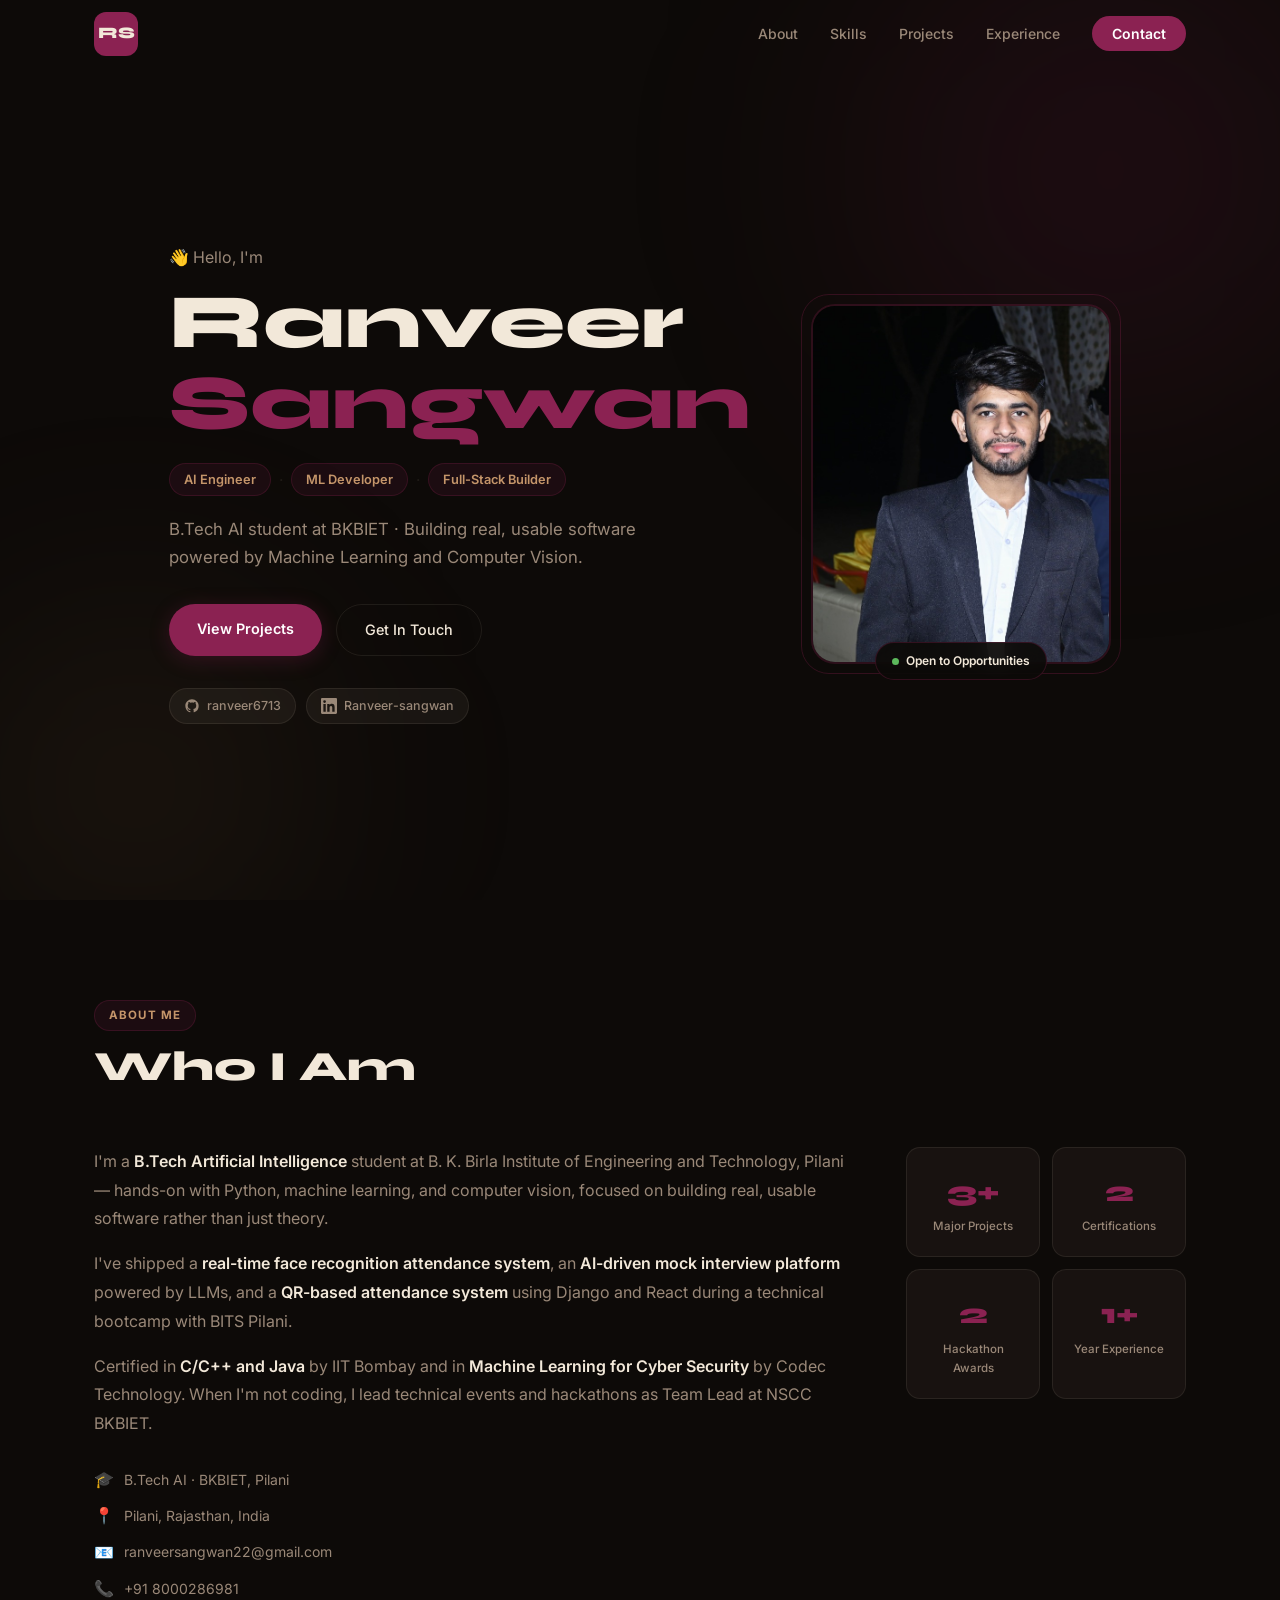
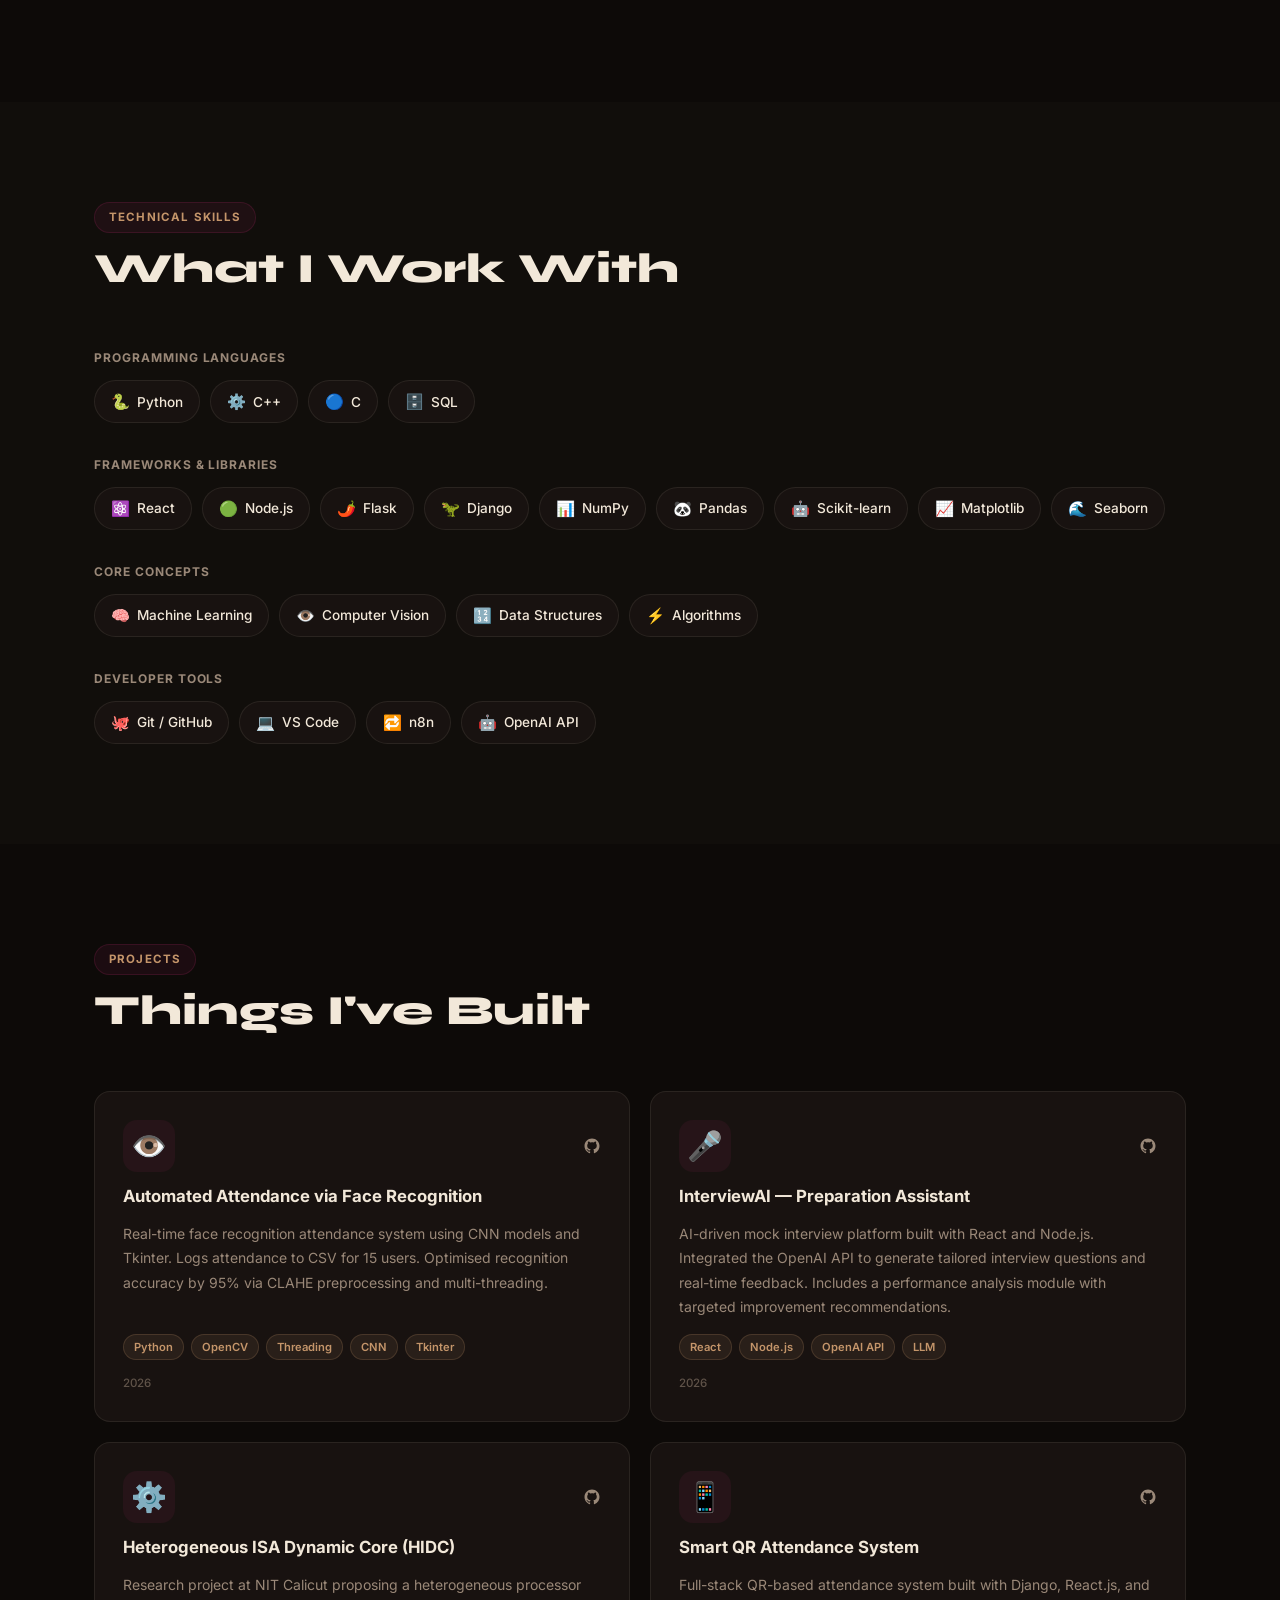
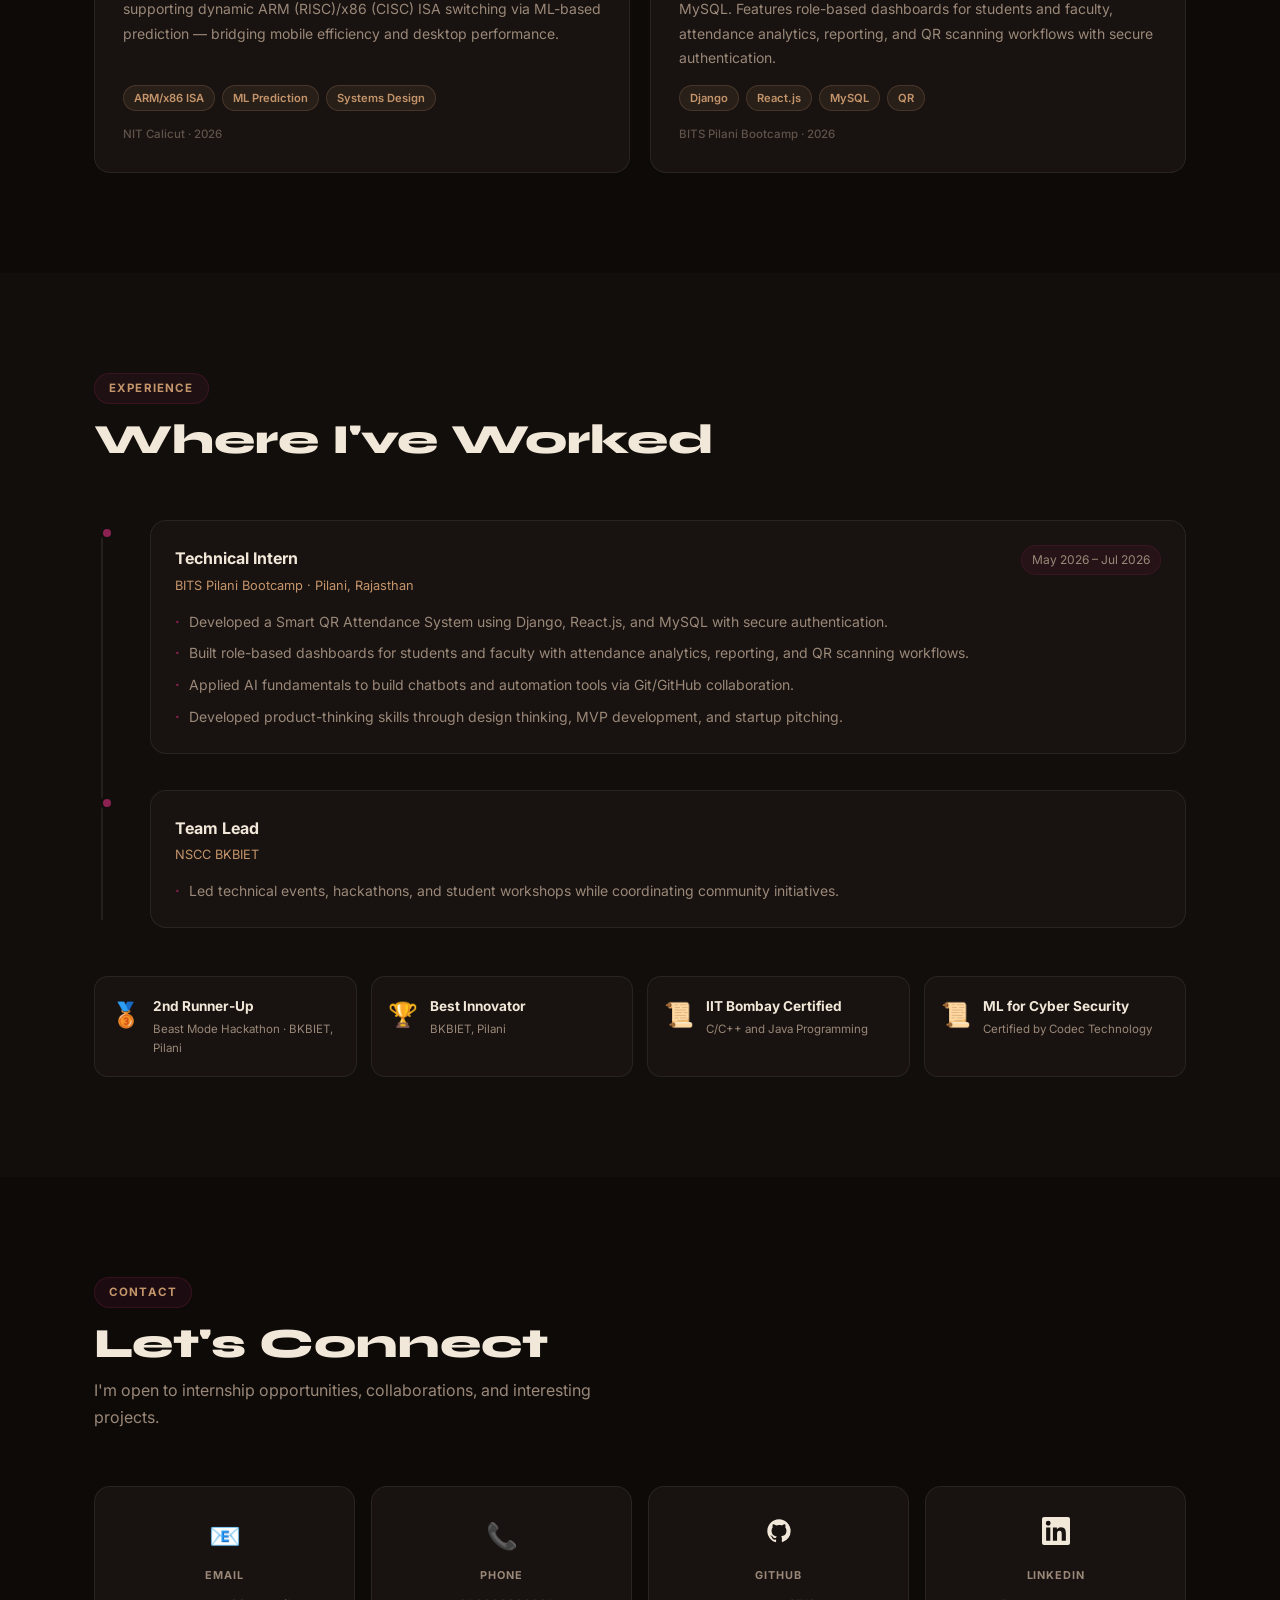
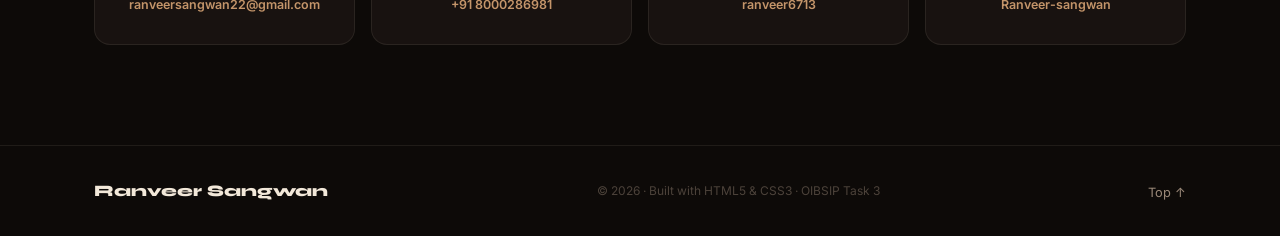
==== WebDevelopment-Task3-PersonalPortfolio/index.html @ 83afbff6 "Add Task 3 - Personal Portfolio (WebDevelopment-Task3-PersonalPortfolio)" ====
<!DOCTYPE html>
<html lang="en">
<head>
  <meta charset="UTF-8" />
  <meta name="viewport" content="width=device-width, initial-scale=1.0" />
  <meta name="description" content="Ranveer Sangwan — AI Engineer & Full-Stack Developer. Portfolio showcasing projects in Machine Learning, Computer Vision, and Web Development." />
  <title>Ranveer Sangwan — AI Engineer & Developer</title>
  <link rel="stylesheet" href="style.css" />
</head>
<body>

  <!-- ══ NAVBAR ══ -->
  <nav class="navbar" id="navbar" aria-label="Main Navigation">
    <div class="nav-inner container">
      <a href="#home" class="nav-brand" aria-label="Home">RS</a>
      <ul class="nav-links" id="navLinks" role="menubar">
        <li><a href="#about"   role="menuitem">About</a></li>
        <li><a href="#skills"  role="menuitem">Skills</a></li>
        <li><a href="#projects" role="menuitem">Projects</a></li>
        <li><a href="#experience" role="menuitem">Experience</a></li>
        <li><a href="#contact" class="nav-cta" role="menuitem" id="nav-contact-btn">Contact</a></li>
      </ul>
      <button class="hamburger" id="hamburger" aria-label="Toggle navigation" aria-expanded="false">
        <span></span><span></span><span></span>
      </button>
    </div>
  </nav>

  <!-- ══ HERO ══ -->
  <section class="hero" id="home">
    <div class="hero-bg-orb orb-1" aria-hidden="true"></div>
    <div class="hero-bg-orb orb-2" aria-hidden="true"></div>

    <div class="container hero-inner">
      <div class="hero-text">
        <div class="hero-greeting">👋 Hello, I'm</div>
        <h1 class="hero-name">Ranveer<br/><span class="name-accent">Sangwan</span></h1>
        <div class="hero-roles">
          <span class="role-badge">AI Engineer</span>
          <span class="role-sep">·</span>
          <span class="role-badge">ML Developer</span>
          <span class="role-sep">·</span>
          <span class="role-badge">Full-Stack Builder</span>
        </div>
        <p class="hero-bio">
          B.Tech AI student at BKBIET · Building real, usable software powered by Machine Learning and Computer Vision.
        </p>
        <div class="hero-actions">
          <a href="#projects" class="btn-primary" id="hero-projects-btn">View Projects</a>
          <a href="#contact"  class="btn-outline"  id="hero-contact-btn">Get In Touch</a>
        </div>
        <div class="hero-socials">
          <a href="https://github.com/ranveer6713"             target="_blank" rel="noopener" class="social-pill" aria-label="GitHub">
            <svg width="16" height="16" viewBox="0 0 24 24" fill="currentColor"><path d="M12 2C6.477 2 2 6.484 2 12.017c0 4.425 2.865 8.18 6.839 9.504.5.092.682-.217.682-.483 0-.237-.008-.868-.013-1.703-2.782.605-3.369-1.343-3.369-1.343-.454-1.158-1.11-1.466-1.11-1.466-.908-.62.069-.608.069-.608 1.003.07 1.531 1.032 1.531 1.032.892 1.53 2.341 1.088 2.91.832.092-.647.35-1.088.636-1.338-2.22-.253-4.555-1.113-4.555-4.951 0-1.093.39-1.988 1.029-2.688-.103-.253-.446-1.272.098-2.65 0 0 .84-.27 2.75 1.026A9.564 9.564 0 0112 6.844c.85.004 1.705.115 2.504.337 1.909-1.296 2.747-1.027 2.747-1.027.546 1.379.202 2.398.1 2.651.64.7 1.028 1.595 1.028 2.688 0 3.848-2.339 4.695-4.566 4.943.359.309.678.92.678 1.855 0 1.338-.012 2.419-.012 2.747 0 .268.18.58.688.482A10.019 10.019 0 0022 12.017C22 6.484 17.522 2 12 2z"/></svg>
            ranveer6713
          </a>
          <a href="https://linkedin.com/in/Ranveer-sangwan" target="_blank" rel="noopener" class="social-pill" aria-label="LinkedIn">
            <svg width="16" height="16" viewBox="0 0 24 24" fill="currentColor"><path d="M20.447 20.452h-3.554v-5.569c0-1.328-.027-3.037-1.852-3.037-1.853 0-2.136 1.445-2.136 2.939v5.667H9.351V9h3.414v1.561h.046c.477-.9 1.637-1.85 3.37-1.85 3.601 0 4.267 2.37 4.267 5.455v6.286zM5.337 7.433a2.062 2.062 0 01-2.063-2.065 2.064 2.064 0 112.063 2.065zm1.782 13.019H3.555V9h3.564v11.452zM22.225 0H1.771C.792 0 0 .774 0 1.729v20.542C0 23.227.792 24 1.771 24h20.451C23.2 24 24 23.227 24 22.271V1.729C24 .774 23.2 0 22.222 0h.003z"/></svg>
            Ranveer-sangwan
          </a>
        </div>
      </div>

      <div class="hero-photo-wrap">
        <div class="photo-ring" aria-hidden="true"></div>
        <img src="assets/profile.jpg" alt="Ranveer Sangwan" class="hero-photo" width="320" height="380" loading="eager" />
        <div class="photo-tag" aria-hidden="true">
          <span class="tag-dot"></span> Open to Opportunities
        </div>
      </div>
    </div>
  </section>

  <!-- ══ ABOUT ══ -->
  <section class="section" id="about">
    <div class="container">
      <div class="section-head">
        <span class="section-tag">About Me</span>
        <h2 class="section-title">Who I Am</h2>
      </div>

      <div class="about-grid">
        <div class="about-text">
          <p>
            I'm a <strong>B.Tech Artificial Intelligence</strong> student at B. K. Birla Institute of Engineering and Technology, Pilani — hands-on with Python, machine learning, and computer vision, focused on building real, usable software rather than just theory.
          </p>
          <p>
            I've shipped a <strong>real-time face recognition attendance system</strong>, an <strong>AI-driven mock interview platform</strong> powered by LLMs, and a <strong>QR-based attendance system</strong> using Django and React during a technical bootcamp with BITS Pilani.
          </p>
          <p>
            Certified in <strong>C/C++ and Java</strong> by IIT Bombay and in <strong>Machine Learning for Cyber Security</strong> by Codec Technology. When I'm not coding, I lead technical events and hackathons as Team Lead at NSCC BKBIET.
          </p>

          <div class="about-details">
            <div class="detail-item">
              <span class="detail-icon">🎓</span>
              <span>B.Tech AI · BKBIET, Pilani</span>
            </div>
            <div class="detail-item">
              <span class="detail-icon">📍</span>
              <span>Pilani, Rajasthan, India</span>
            </div>
            <div class="detail-item">
              <span class="detail-icon">📧</span>
              <span>ranveersangwan22@gmail.com</span>
            </div>
            <div class="detail-item">
              <span class="detail-icon">📞</span>
              <span>+91 8000286981</span>
            </div>
          </div>
        </div>

        <div class="about-stats">
          <div class="stat-box">
            <div class="stat-num">3+</div>
            <div class="stat-lbl">Major Projects</div>
          </div>
          <div class="stat-box">
            <div class="stat-num">2</div>
            <div class="stat-lbl">Certifications</div>
          </div>
          <div class="stat-box">
            <div class="stat-num">2</div>
            <div class="stat-lbl">Hackathon Awards</div>
          </div>
          <div class="stat-box">
            <div class="stat-num">1+</div>
            <div class="stat-lbl">Year Experience</div>
          </div>
        </div>
      </div>
    </div>
  </section>

  <!-- ══ SKILLS ══ -->
  <section class="section section--alt" id="skills">
    <div class="container">
      <div class="section-head">
        <span class="section-tag">Technical Skills</span>
        <h2 class="section-title">What I Work With</h2>
      </div>

      <div class="skills-wrapper">

        <div class="skill-group">
          <h3 class="skill-group-title">Programming Languages</h3>
          <div class="skill-grid">
            <div class="skill-chip"><span class="chip-icon">🐍</span> Python</div>
            <div class="skill-chip"><span class="chip-icon">⚙️</span> C++</div>
            <div class="skill-chip"><span class="chip-icon">🔵</span> C</div>
            <div class="skill-chip"><span class="chip-icon">🗄️</span> SQL</div>
          </div>
        </div>

        <div class="skill-group">
          <h3 class="skill-group-title">Frameworks & Libraries</h3>
          <div class="skill-grid">
            <div class="skill-chip"><span class="chip-icon">⚛️</span> React</div>
            <div class="skill-chip"><span class="chip-icon">🟢</span> Node.js</div>
            <div class="skill-chip"><span class="chip-icon">🌶️</span> Flask</div>
            <div class="skill-chip"><span class="chip-icon">🦖</span> Django</div>
            <div class="skill-chip"><span class="chip-icon">📊</span> NumPy</div>
            <div class="skill-chip"><span class="chip-icon">🐼</span> Pandas</div>
            <div class="skill-chip"><span class="chip-icon">🤖</span> Scikit-learn</div>
            <div class="skill-chip"><span class="chip-icon">📈</span> Matplotlib</div>
            <div class="skill-chip"><span class="chip-icon">🌊</span> Seaborn</div>
          </div>
        </div>

        <div class="skill-group">
          <h3 class="skill-group-title">Core Concepts</h3>
          <div class="skill-grid">
            <div class="skill-chip"><span class="chip-icon">🧠</span> Machine Learning</div>
            <div class="skill-chip"><span class="chip-icon">👁️</span> Computer Vision</div>
            <div class="skill-chip"><span class="chip-icon">🔢</span> Data Structures</div>
            <div class="skill-chip"><span class="chip-icon">⚡</span> Algorithms</div>
          </div>
        </div>

        <div class="skill-group">
          <h3 class="skill-group-title">Developer Tools</h3>
          <div class="skill-grid">
            <div class="skill-chip"><span class="chip-icon">🐙</span> Git / GitHub</div>
            <div class="skill-chip"><span class="chip-icon">💻</span> VS Code</div>
            <div class="skill-chip"><span class="chip-icon">🔁</span> n8n</div>
            <div class="skill-chip"><span class="chip-icon">🤖</span> OpenAI API</div>
          </div>
        </div>

      </div>
    </div>
  </section>

  <!-- ══ PROJECTS ══ -->
  <section class="section" id="projects">
    <div class="container">
      <div class="section-head">
        <span class="section-tag">Projects</span>
        <h2 class="section-title">Things I've Built</h2>
      </div>

      <div class="projects-grid">

        <article class="project-card" id="proj-attendance">
          <div class="proj-header">
            <div class="proj-icon">👁️</div>
            <div class="proj-links">
              <a href="https://github.com/ranveer6713" target="_blank" rel="noopener" class="proj-link" aria-label="GitHub repo">
                <svg width="18" height="18" viewBox="0 0 24 24" fill="currentColor"><path d="M12 2C6.477 2 2 6.484 2 12.017c0 4.425 2.865 8.18 6.839 9.504.5.092.682-.217.682-.483 0-.237-.008-.868-.013-1.703-2.782.605-3.369-1.343-3.369-1.343-.454-1.158-1.11-1.466-1.11-1.466-.908-.62.069-.608.069-.608 1.003.07 1.531 1.032 1.531 1.032.892 1.53 2.341 1.088 2.91.832.092-.647.35-1.088.636-1.338-2.22-.253-4.555-1.113-4.555-4.951 0-1.093.39-1.988 1.029-2.688-.103-.253-.446-1.272.098-2.65 0 0 .84-.27 2.75 1.026A9.564 9.564 0 0112 6.844c.85.004 1.705.115 2.504.337 1.909-1.296 2.747-1.027 2.747-1.027.546 1.379.202 2.398.1 2.651.64.7 1.028 1.595 1.028 2.688 0 3.848-2.339 4.695-4.566 4.943.359.309.678.92.678 1.855 0 1.338-.012 2.419-.012 2.747 0 .268.18.58.688.482A10.019 10.019 0 0022 12.017C22 6.484 17.522 2 12 2z"/></svg>
              </a>
            </div>
          </div>
          <h3 class="proj-title">Automated Attendance via Face Recognition</h3>
          <p class="proj-desc">Real-time face recognition attendance system using CNN models and Tkinter. Logs attendance to CSV for 15 users. Optimised recognition accuracy by 95% via CLAHE preprocessing and multi-threading.</p>
          <div class="proj-tags">
            <span class="proj-tag">Python</span>
            <span class="proj-tag">OpenCV</span>
            <span class="proj-tag">Threading</span>
            <span class="proj-tag">CNN</span>
            <span class="proj-tag">Tkinter</span>
          </div>
          <div class="proj-year">2026</div>
        </article>

        <article class="project-card" id="proj-interviewai">
          <div class="proj-header">
            <div class="proj-icon">🎤</div>
            <div class="proj-links">
              <a href="https://github.com/ranveer6713" target="_blank" rel="noopener" class="proj-link" aria-label="GitHub repo">
                <svg width="18" height="18" viewBox="0 0 24 24" fill="currentColor"><path d="M12 2C6.477 2 2 6.484 2 12.017c0 4.425 2.865 8.18 6.839 9.504.5.092.682-.217.682-.483 0-.237-.008-.868-.013-1.703-2.782.605-3.369-1.343-3.369-1.343-.454-1.158-1.11-1.466-1.11-1.466-.908-.62.069-.608.069-.608 1.003.07 1.531 1.032 1.531 1.032.892 1.53 2.341 1.088 2.91.832.092-.647.35-1.088.636-1.338-2.22-.253-4.555-1.113-4.555-4.951 0-1.093.39-1.988 1.029-2.688-.103-.253-.446-1.272.098-2.65 0 0 .84-.27 2.75 1.026A9.564 9.564 0 0112 6.844c.85.004 1.705.115 2.504.337 1.909-1.296 2.747-1.027 2.747-1.027.546 1.379.202 2.398.1 2.651.64.7 1.028 1.595 1.028 2.688 0 3.848-2.339 4.695-4.566 4.943.359.309.678.92.678 1.855 0 1.338-.012 2.419-.012 2.747 0 .268.18.58.688.482A10.019 10.019 0 0022 12.017C22 6.484 17.522 2 12 2z"/></svg>
              </a>
            </div>
          </div>
          <h3 class="proj-title">InterviewAI — Preparation Assistant</h3>
          <p class="proj-desc">AI-driven mock interview platform built with React and Node.js. Integrated the OpenAI API to generate tailored interview questions and real-time feedback. Includes a performance analysis module with targeted improvement recommendations.</p>
          <div class="proj-tags">
            <span class="proj-tag">React</span>
            <span class="proj-tag">Node.js</span>
            <span class="proj-tag">OpenAI API</span>
            <span class="proj-tag">LLM</span>
          </div>
          <div class="proj-year">2026</div>
        </article>

        <article class="project-card" id="proj-hidc">
          <div class="proj-header">
            <div class="proj-icon">⚙️</div>
            <div class="proj-links">
              <a href="https://github.com/ranveer6713" target="_blank" rel="noopener" class="proj-link" aria-label="GitHub repo">
                <svg width="18" height="18" viewBox="0 0 24 24" fill="currentColor"><path d="M12 2C6.477 2 2 6.484 2 12.017c0 4.425 2.865 8.18 6.839 9.504.5.092.682-.217.682-.483 0-.237-.008-.868-.013-1.703-2.782.605-3.369-1.343-3.369-1.343-.454-1.158-1.11-1.466-1.11-1.466-.908-.62.069-.608.069-.608 1.003.07 1.531 1.032 1.531 1.032.892 1.53 2.341 1.088 2.91.832.092-.647.35-1.088.636-1.338-2.22-.253-4.555-1.113-4.555-4.951 0-1.093.39-1.988 1.029-2.688-.103-.253-.446-1.272.098-2.65 0 0 .84-.27 2.75 1.026A9.564 9.564 0 0112 6.844c.85.004 1.705.115 2.504.337 1.909-1.296 2.747-1.027 2.747-1.027.546 1.379.202 2.398.1 2.651.64.7 1.028 1.595 1.028 2.688 0 3.848-2.339 4.695-4.566 4.943.359.309.678.92.678 1.855 0 1.338-.012 2.419-.012 2.747 0 .268.18.58.688.482A10.019 10.019 0 0022 12.017C22 6.484 17.522 2 12 2z"/></svg>
              </a>
            </div>
          </div>
          <h3 class="proj-title">Heterogeneous ISA Dynamic Core (HIDC)</h3>
          <p class="proj-desc">Research project at NIT Calicut proposing a heterogeneous processor supporting dynamic ARM (RISC)/x86 (CISC) ISA switching via ML-based prediction — bridging mobile efficiency and desktop performance.</p>
          <div class="proj-tags">
            <span class="proj-tag">ARM/x86 ISA</span>
            <span class="proj-tag">ML Prediction</span>
            <span class="proj-tag">Systems Design</span>
          </div>
          <div class="proj-year">NIT Calicut · 2026</div>
        </article>

        <article class="project-card" id="proj-qr">
          <div class="proj-header">
            <div class="proj-icon">📱</div>
            <div class="proj-links">
              <a href="https://github.com/ranveer6713" target="_blank" rel="noopener" class="proj-link" aria-label="GitHub repo">
                <svg width="18" height="18" viewBox="0 0 24 24" fill="currentColor"><path d="M12 2C6.477 2 2 6.484 2 12.017c0 4.425 2.865 8.18 6.839 9.504.5.092.682-.217.682-.483 0-.237-.008-.868-.013-1.703-2.782.605-3.369-1.343-3.369-1.343-.454-1.158-1.11-1.466-1.11-1.466-.908-.62.069-.608.069-.608 1.003.07 1.531 1.032 1.531 1.032.892 1.53 2.341 1.088 2.91.832.092-.647.35-1.088.636-1.338-2.22-.253-4.555-1.113-4.555-4.951 0-1.093.39-1.988 1.029-2.688-.103-.253-.446-1.272.098-2.65 0 0 .84-.27 2.75 1.026A9.564 9.564 0 0112 6.844c.85.004 1.705.115 2.504.337 1.909-1.296 2.747-1.027 2.747-1.027.546 1.379.202 2.398.1 2.651.64.7 1.028 1.595 1.028 2.688 0 3.848-2.339 4.695-4.566 4.943.359.309.678.92.678 1.855 0 1.338-.012 2.419-.012 2.747 0 .268.18.58.688.482A10.019 10.019 0 0022 12.017C22 6.484 17.522 2 12 2z"/></svg>
              </a>
            </div>
          </div>
          <h3 class="proj-title">Smart QR Attendance System</h3>
          <p class="proj-desc">Full-stack QR-based attendance system built with Django, React.js, and MySQL. Features role-based dashboards for students and faculty, attendance analytics, reporting, and QR scanning workflows with secure authentication.</p>
          <div class="proj-tags">
            <span class="proj-tag">Django</span>
            <span class="proj-tag">React.js</span>
            <span class="proj-tag">MySQL</span>
            <span class="proj-tag">QR</span>
          </div>
          <div class="proj-year">BITS Pilani Bootcamp · 2026</div>
        </article>

      </div>
    </div>
  </section>

  <!-- ══ EXPERIENCE ══ -->
  <section class="section section--alt" id="experience">
    <div class="container">
      <div class="section-head">
        <span class="section-tag">Experience</span>
        <h2 class="section-title">Where I've Worked</h2>
      </div>

      <div class="timeline">

        <div class="tl-item" id="exp-bits">
          <div class="tl-dot"></div>
          <div class="tl-card">
            <div class="tl-header">
              <div>
                <div class="tl-role">Technical Intern</div>
                <div class="tl-org">BITS Pilani Bootcamp · Pilani, Rajasthan</div>
              </div>
              <div class="tl-date">May 2026 – Jul 2026</div>
            </div>
            <ul class="tl-points">
              <li>Developed a Smart QR Attendance System using Django, React.js, and MySQL with secure authentication.</li>
              <li>Built role-based dashboards for students and faculty with attendance analytics, reporting, and QR scanning workflows.</li>
              <li>Applied AI fundamentals to build chatbots and automation tools via Git/GitHub collaboration.</li>
              <li>Developed product-thinking skills through design thinking, MVP development, and startup pitching.</li>
            </ul>
          </div>
        </div>

        <div class="tl-item" id="exp-nscc">
          <div class="tl-dot"></div>
          <div class="tl-card">
            <div class="tl-header">
              <div>
                <div class="tl-role">Team Lead</div>
                <div class="tl-org">NSCC BKBIET</div>
              </div>
            </div>
            <ul class="tl-points">
              <li>Led technical events, hackathons, and student workshops while coordinating community initiatives.</li>
            </ul>
          </div>
        </div>

      </div>

      <!-- Achievements -->
      <div class="achieve-row">
        <div class="achieve-card" id="ach-1">
          <span class="achieve-icon">🥉</span>
          <div>
            <div class="achieve-title">2nd Runner-Up</div>
            <div class="achieve-sub">Beast Mode Hackathon · BKBIET, Pilani</div>
          </div>
        </div>
        <div class="achieve-card" id="ach-2">
          <span class="achieve-icon">🏆</span>
          <div>
            <div class="achieve-title">Best Innovator</div>
            <div class="achieve-sub">BKBIET, Pilani</div>
          </div>
        </div>
        <div class="achieve-card" id="ach-3">
          <span class="achieve-icon">📜</span>
          <div>
            <div class="achieve-title">IIT Bombay Certified</div>
            <div class="achieve-sub">C/C++ and Java Programming</div>
          </div>
        </div>
        <div class="achieve-card" id="ach-4">
          <span class="achieve-icon">📜</span>
          <div>
            <div class="achieve-title">ML for Cyber Security</div>
            <div class="achieve-sub">Certified by Codec Technology</div>
          </div>
        </div>
      </div>

    </div>
  </section>

  <!-- ══ CONTACT ══ -->
  <section class="section" id="contact">
    <div class="container">
      <div class="section-head">
        <span class="section-tag">Contact</span>
        <h2 class="section-title">Let's Connect</h2>
        <p class="section-sub">I'm open to internship opportunities, collaborations, and interesting projects.</p>
      </div>

      <div class="contact-grid">

        <a href="mailto:ranveersangwan22@gmail.com" class="contact-card" id="contact-email" aria-label="Send Email">
          <div class="contact-icon">📧</div>
          <div class="contact-label">Email</div>
          <div class="contact-value">ranveersangwan22@gmail.com</div>
        </a>

        <a href="tel:+918000286981" class="contact-card" id="contact-phone" aria-label="Call">
          <div class="contact-icon">📞</div>
          <div class="contact-label">Phone</div>
          <div class="contact-value">+91 8000286981</div>
        </a>

        <a href="https://github.com/ranveer6713" target="_blank" rel="noopener" class="contact-card" id="contact-github" aria-label="GitHub Profile">
          <div class="contact-icon">
            <svg width="28" height="28" viewBox="0 0 24 24" fill="currentColor"><path d="M12 2C6.477 2 2 6.484 2 12.017c0 4.425 2.865 8.18 6.839 9.504.5.092.682-.217.682-.483 0-.237-.008-.868-.013-1.703-2.782.605-3.369-1.343-3.369-1.343-.454-1.158-1.11-1.466-1.11-1.466-.908-.62.069-.608.069-.608 1.003.07 1.531 1.032 1.531 1.032.892 1.53 2.341 1.088 2.91.832.092-.647.35-1.088.636-1.338-2.22-.253-4.555-1.113-4.555-4.951 0-1.093.39-1.988 1.029-2.688-.103-.253-.446-1.272.098-2.65 0 0 .84-.27 2.75 1.026A9.564 9.564 0 0112 6.844c.85.004 1.705.115 2.504.337 1.909-1.296 2.747-1.027 2.747-1.027.546 1.379.202 2.398.1 2.651.64.7 1.028 1.595 1.028 2.688 0 3.848-2.339 4.695-4.566 4.943.359.309.678.92.678 1.855 0 1.338-.012 2.419-.012 2.747 0 .268.18.58.688.482A10.019 10.019 0 0022 12.017C22 6.484 17.522 2 12 2z"/></svg>
          </div>
          <div class="contact-label">GitHub</div>
          <div class="contact-value">ranveer6713</div>
        </a>

        <a href="https://linkedin.com/in/Ranveer-sangwan" target="_blank" rel="noopener" class="contact-card" id="contact-linkedin" aria-label="LinkedIn Profile">
          <div class="contact-icon">
            <svg width="28" height="28" viewBox="0 0 24 24" fill="currentColor"><path d="M20.447 20.452h-3.554v-5.569c0-1.328-.027-3.037-1.852-3.037-1.853 0-2.136 1.445-2.136 2.939v5.667H9.351V9h3.414v1.561h.046c.477-.9 1.637-1.85 3.37-1.85 3.601 0 4.267 2.37 4.267 5.455v6.286zM5.337 7.433a2.062 2.062 0 01-2.063-2.065 2.064 2.064 0 112.063 2.065zm1.782 13.019H3.555V9h3.564v11.452zM22.225 0H1.771C.792 0 0 .774 0 1.729v20.542C0 23.227.792 24 1.771 24h20.451C23.2 24 24 23.227 24 22.271V1.729C24 .774 23.2 0 22.222 0h.003z"/></svg>
          </div>
          <div class="contact-label">LinkedIn</div>
          <div class="contact-value">Ranveer-sangwan</div>
        </a>

      </div>
    </div>
  </section>

  <!-- ══ FOOTER ══ -->
  <footer class="footer">
    <div class="container footer-inner">
      <div class="footer-brand">Ranveer Sangwan</div>
      <p class="footer-copy">© 2026 · Built with HTML5 & CSS3 · OIBSIP Task 3</p>
      <div class="footer-links">
        <a href="#home">Top ↑</a>
      </div>
    </div>
  </footer>

  <script src="script.js"></script>
</body>
</html>
---- WebDevelopment-Task3-PersonalPortfolio/style.css ----
/* =============================================
   OIBSIP Task 3 — Personal Portfolio · Ranveer
   ============================================= */

@import url('https://fonts.googleapis.com/css2?family=Inter:wght@300;400;500;600;700;800&family=Syne:wght@700;800&display=swap');

/* ── Reset ── */
*, *::before, *::after { box-sizing: border-box; margin: 0; padding: 0; }

/* ── Variables ── */
:root {
  --bg:          #0d0a08;
  --bg-alt:      #110e0b;
  --card:        #181210;
  --border:      rgba(245,232,210,0.08);
  --accent:      #8b2252;
  --accent-h:    #a0275f;
  --accent-dim:  rgba(139,34,82,0.12);
  --caramel:     #c4956a;
  --text:        #f2e8d9;
  --muted:       #9a8878;
  --nav-h:       68px;
  --radius:      16px;
  --tr:          0.28s ease;
  --max-w:       1140px;
}

html { scroll-behavior: smooth; }

body {
  font-family: 'Inter', sans-serif;
  background: var(--bg);
  color: var(--text);
  line-height: 1.65;
  overflow-x: hidden;
}

::-webkit-scrollbar { width: 5px; }
::-webkit-scrollbar-track { background: var(--bg); }
::-webkit-scrollbar-thumb { background: var(--accent); border-radius: 3px; }

/* ── Container ── */
.container {
  max-width: var(--max-w);
  margin: 0 auto;
  padding: 0 24px;
}

/* ══════════════════════════════════
   NAVBAR
══════════════════════════════════ */
.navbar {
  position: fixed;
  top: 0; left: 0; right: 0;
  height: var(--nav-h);
  z-index: 1000;
  transition: background var(--tr), border-color var(--tr);
  border-bottom: 1px solid transparent;
}

.navbar.scrolled {
  background: rgba(13,10,8,0.88);
  backdrop-filter: blur(18px);
  -webkit-backdrop-filter: blur(18px);
  border-color: var(--border);
}

.nav-inner {
  display: flex;
  align-items: center;
  justify-content: space-between;
  height: 100%;
}

.nav-brand {
  font-family: 'Syne', sans-serif;
  font-size: 1.4rem;
  font-weight: 800;
  color: var(--text);
  text-decoration: none;
  width: 44px;
  height: 44px;
  border-radius: 12px;
  background: var(--accent);
  display: flex;
  align-items: center;
  justify-content: center;
  font-size: 1rem;
  letter-spacing: 0;
  transition: background var(--tr);
}

.nav-brand:hover { background: var(--accent-h); }

.nav-links {
  display: flex;
  align-items: center;
  gap: 32px;
  list-style: none;
}

.nav-links a {
  text-decoration: none;
  color: var(--muted);
  font-size: 0.875rem;
  font-weight: 500;
  transition: color var(--tr);
  position: relative;
}

.nav-links a::after {
  content: '';
  position: absolute;
  bottom: -3px; left: 0;
  width: 0; height: 2px;
  background: var(--accent);
  border-radius: 2px;
  transition: width var(--tr);
}

.nav-links a:hover { color: var(--text); }
.nav-links a:hover::after { width: 100%; }

.nav-cta {
  padding: 9px 20px;
  background: var(--accent);
  border-radius: 50px;
  color: #fff !important;
  font-weight: 600 !important;
  transition: background var(--tr), transform var(--tr) !important;
}

.nav-cta:hover { background: var(--accent-h) !important; transform: translateY(-1px); }
.nav-cta::after { display: none !important; }

.hamburger {
  display: none;
  flex-direction: column;
  gap: 5px;
  cursor: pointer;
  background: none;
  border: none;
  padding: 4px;
}

.hamburger span {
  display: block;
  width: 22px;
  height: 2px;
  background: var(--text);
  border-radius: 2px;
  transition: var(--tr);
}

/* ══════════════════════════════════
   HERO
══════════════════════════════════ */
.hero {
  min-height: 100vh;
  display: flex;
  align-items: center;
  padding-top: var(--nav-h);
  position: relative;
  overflow: hidden;
}

.hero-bg-orb {
  position: absolute;
  border-radius: 50%;
  filter: blur(120px);
  pointer-events: none;
  z-index: 0;
}

.orb-1 {
  width: 500px; height: 500px;
  background: rgba(139,34,82,0.13);
  top: -80px; right: -80px;
}

.orb-2 {
  width: 350px; height: 350px;
  background: rgba(196,149,106,0.08);
  bottom: -60px; left: -40px;
}

.hero-inner {
  position: relative;
  z-index: 1;
  display: grid;
  grid-template-columns: 1fr auto;
  gap: 60px;
  align-items: center;
  padding: 80px 0;
}

.hero-greeting {
  font-size: 1rem;
  color: var(--muted);
  margin-bottom: 12px;
  animation: fadeUp 0.5s ease both;
}

.hero-name {
  font-family: 'Syne', sans-serif;
  font-size: clamp(3rem, 6vw, 5rem);
  font-weight: 800;
  line-height: 1.05;
  margin-bottom: 20px;
  animation: fadeUp 0.5s 0.08s ease both;
}

.name-accent { color: var(--accent); }

.hero-roles {
  display: flex;
  align-items: center;
  flex-wrap: wrap;
  gap: 8px;
  margin-bottom: 20px;
  animation: fadeUp 0.5s 0.14s ease both;
}

.role-badge {
  padding: 5px 14px;
  border-radius: 50px;
  background: var(--accent-dim);
  border: 1px solid rgba(139,34,82,0.25);
  font-size: 0.8rem;
  font-weight: 600;
  color: var(--caramel);
}

.role-sep { color: var(--border); font-size: 1rem; }

.hero-bio {
  font-size: 1.05rem;
  color: var(--muted);
  max-width: 520px;
  margin-bottom: 32px;
  animation: fadeUp 0.5s 0.2s ease both;
}

.hero-actions {
  display: flex;
  gap: 14px;
  flex-wrap: wrap;
  margin-bottom: 32px;
  animation: fadeUp 0.5s 0.26s ease both;
}

.btn-primary {
  padding: 13px 28px;
  background: var(--accent);
  border-radius: 50px;
  color: #fff;
  text-decoration: none;
  font-weight: 600;
  font-size: 0.9rem;
  box-shadow: 0 4px 20px rgba(139,34,82,0.28);
  transition: background var(--tr), transform var(--tr), box-shadow var(--tr);
}

.btn-primary:hover {
  background: var(--accent-h);
  transform: translateY(-2px);
  box-shadow: 0 6px 28px rgba(139,34,82,0.38);
}

.btn-outline {
  padding: 13px 28px;
  border: 1.5px solid var(--border);
  border-radius: 50px;
  color: var(--text);
  text-decoration: none;
  font-weight: 500;
  font-size: 0.9rem;
  transition: border-color var(--tr), background var(--tr);
}

.btn-outline:hover {
  border-color: rgba(139,34,82,0.5);
  background: var(--accent-dim);
}

.hero-socials {
  display: flex;
  gap: 10px;
  flex-wrap: wrap;
  animation: fadeUp 0.5s 0.32s ease both;
}

.social-pill {
  display: inline-flex;
  align-items: center;
  gap: 7px;
  padding: 7px 14px;
  border-radius: 50px;
  background: rgba(245,232,210,0.05);
  border: 1px solid var(--border);
  color: var(--muted);
  text-decoration: none;
  font-size: 0.78rem;
  font-weight: 500;
  transition: border-color var(--tr), background var(--tr), color var(--tr);
}

.social-pill:hover {
  border-color: rgba(139,34,82,0.4);
  background: var(--accent-dim);
  color: var(--text);
}

/* Photo */
.hero-photo-wrap {
  position: relative;
  flex-shrink: 0;
  animation: fadeUp 0.5s 0.1s ease both;
}

.photo-ring {
  position: absolute;
  inset: -10px;
  border-radius: 28px;
  border: 1.5px solid rgba(139,34,82,0.3);
  animation: spin-slow 12s linear infinite;
}

@keyframes spin-slow {
  to { transform: rotate(360deg); }
}

.hero-photo {
  width: 300px;
  height: 360px;
  object-fit: cover;
  object-position: top center;
  border-radius: 24px;
  border: 2px solid rgba(139,34,82,0.25);
  display: block;
  position: relative;
  z-index: 1;
}

.photo-tag {
  position: absolute;
  bottom: -16px;
  left: 50%;
  transform: translateX(-50%);
  white-space: nowrap;
  padding: 8px 16px;
  background: rgba(13,10,8,0.92);
  border: 1px solid rgba(139,34,82,0.3);
  border-radius: 50px;
  font-size: 0.75rem;
  font-weight: 600;
  color: var(--text);
  display: flex;
  align-items: center;
  gap: 7px;
  z-index: 2;
  backdrop-filter: blur(10px);
}

.tag-dot {
  width: 7px; height: 7px;
  border-radius: 50%;
  background: #5cb85c;
  animation: pulse 2s infinite;
}

@keyframes pulse {
  0%,100% { opacity:1; transform:scale(1); }
  50% { opacity:0.5; transform:scale(1.4); }
}

/* ══════════════════════════════════
   SECTION BASE
══════════════════════════════════ */
.section { padding: 100px 0; }
.section--alt { background: var(--bg-alt); }

.section-head {
  margin-bottom: 56px;
}

.section-head.centered { text-align: center; }
.section-head.centered .section-sub { margin: 12px auto 0; }

.section-tag {
  display: inline-block;
  padding: 5px 14px;
  border-radius: 50px;
  background: var(--accent-dim);
  border: 1px solid rgba(139,34,82,0.25);
  color: var(--caramel);
  font-size: 0.72rem;
  font-weight: 700;
  letter-spacing: 0.1em;
  text-transform: uppercase;
  margin-bottom: 12px;
}

.section-title {
  font-family: 'Syne', sans-serif;
  font-size: clamp(1.8rem, 3.5vw, 2.6rem);
  font-weight: 800;
  line-height: 1.15;
}

.section-sub {
  color: var(--muted);
  font-size: 1rem;
  max-width: 520px;
  margin-top: 10px;
}

/* ══════════════════════════════════
   ABOUT
══════════════════════════════════ */
.about-grid {
  display: grid;
  grid-template-columns: 1fr 280px;
  gap: 60px;
  align-items: start;
}

.about-text p {
  font-size: 1rem;
  color: var(--muted);
  line-height: 1.8;
  margin-bottom: 16px;
}

.about-text p:last-of-type { margin-bottom: 0; }
.about-text strong { color: var(--text); font-weight: 600; }

.about-details {
  margin-top: 28px;
  display: flex;
  flex-direction: column;
  gap: 10px;
}

.detail-item {
  display: flex;
  align-items: center;
  gap: 10px;
  font-size: 0.875rem;
  color: var(--muted);
}

.detail-icon { font-size: 1rem; flex-shrink: 0; }

.about-stats {
  display: grid;
  grid-template-columns: 1fr 1fr;
  gap: 12px;
}

.stat-box {
  padding: 20px;
  border-radius: 14px;
  background: var(--card);
  border: 1px solid var(--border);
  text-align: center;
  transition: border-color var(--tr), transform var(--tr);
}

.stat-box:hover { border-color: rgba(139,34,82,0.3); transform: translateY(-3px); }

.stat-num {
  font-family: 'Syne', sans-serif;
  font-size: 1.8rem;
  font-weight: 800;
  color: var(--accent);
}

.stat-lbl {
  font-size: 0.72rem;
  color: var(--muted);
  margin-top: 2px;
  font-weight: 500;
}

/* ══════════════════════════════════
   SKILLS
══════════════════════════════════ */
.skills-wrapper {
  display: flex;
  flex-direction: column;
  gap: 32px;
}

.skill-group-title {
  font-size: 0.75rem;
  font-weight: 700;
  letter-spacing: 0.08em;
  text-transform: uppercase;
  color: var(--muted);
  margin-bottom: 12px;
}

.skill-grid {
  display: flex;
  flex-wrap: wrap;
  gap: 10px;
}

.skill-chip {
  display: inline-flex;
  align-items: center;
  gap: 7px;
  padding: 8px 16px;
  border-radius: 50px;
  background: var(--card);
  border: 1px solid var(--border);
  font-size: 0.85rem;
  font-weight: 500;
  color: var(--text);
  transition: border-color var(--tr), background var(--tr), transform var(--tr);
  cursor: default;
}

.skill-chip:hover {
  border-color: rgba(139,34,82,0.4);
  background: rgba(139,34,82,0.08);
  transform: translateY(-2px);
}

.chip-icon { font-size: 0.95rem; }

/* ══════════════════════════════════
   PROJECTS
══════════════════════════════════ */
.projects-grid {
  display: grid;
  grid-template-columns: repeat(2, 1fr);
  gap: 20px;
}

.project-card {
  padding: 28px;
  border-radius: var(--radius);
  background: var(--card);
  border: 1.5px solid var(--border);
  display: flex;
  flex-direction: column;
  gap: 14px;
  transition: border-color var(--tr), transform var(--tr), box-shadow var(--tr);
  position: relative;
}

.project-card:hover {
  border-color: rgba(139,34,82,0.38);
  transform: translateY(-4px);
  box-shadow: 0 16px 50px rgba(0,0,0,0.3);
}

.proj-header {
  display: flex;
  align-items: center;
  justify-content: space-between;
}

.proj-icon {
  font-size: 1.8rem;
  width: 52px;
  height: 52px;
  border-radius: 14px;
  background: var(--accent-dim);
  display: flex;
  align-items: center;
  justify-content: center;
}

.proj-links { display: flex; gap: 10px; }

.proj-link {
  color: var(--muted);
  text-decoration: none;
  transition: color var(--tr);
  display: flex;
  align-items: center;
}

.proj-link:hover { color: var(--caramel); }

.proj-title {
  font-size: 1.05rem;
  font-weight: 700;
  line-height: 1.3;
}

.proj-desc {
  font-size: 0.875rem;
  color: var(--muted);
  line-height: 1.75;
  flex: 1;
}

.proj-tags {
  display: flex;
  flex-wrap: wrap;
  gap: 7px;
}

.proj-tag {
  padding: 3px 10px;
  border-radius: 50px;
  background: rgba(196,149,106,0.1);
  border: 1px solid rgba(196,149,106,0.2);
  font-size: 0.7rem;
  font-weight: 600;
  color: var(--caramel);
}

.proj-year {
  font-size: 0.72rem;
  color: rgba(154,136,120,0.55);
  font-weight: 500;
}

/* ══════════════════════════════════
   EXPERIENCE / TIMELINE
══════════════════════════════════ */
.timeline {
  position: relative;
  display: flex;
  flex-direction: column;
  gap: 0;
  margin-bottom: 48px;
  padding-left: 28px;
}

.timeline::before {
  content: '';
  position: absolute;
  left: 7px;
  top: 8px;
  bottom: 8px;
  width: 1.5px;
  background: var(--border);
}

.tl-item {
  position: relative;
  padding: 0 0 36px 28px;
}

.tl-item:last-child { padding-bottom: 0; }

.tl-dot {
  position: absolute;
  left: -22px;
  top: 6px;
  width: 14px;
  height: 14px;
  border-radius: 50%;
  background: var(--accent);
  border: 3px solid var(--bg-alt);
}

.tl-card {
  padding: 24px;
  border-radius: var(--radius);
  background: var(--card);
  border: 1px solid var(--border);
  transition: border-color var(--tr);
}

.tl-card:hover { border-color: rgba(139,34,82,0.3); }

.tl-header {
  display: flex;
  justify-content: space-between;
  align-items: flex-start;
  gap: 12px;
  margin-bottom: 14px;
  flex-wrap: wrap;
}

.tl-role {
  font-size: 1rem;
  font-weight: 700;
}

.tl-org {
  font-size: 0.8rem;
  color: var(--caramel);
  margin-top: 3px;
}

.tl-date {
  font-size: 0.75rem;
  color: var(--muted);
  white-space: nowrap;
  padding: 4px 10px;
  border-radius: 50px;
  background: var(--accent-dim);
  border: 1px solid rgba(139,34,82,0.2);
  flex-shrink: 0;
}

.tl-points {
  list-style: none;
  display: flex;
  flex-direction: column;
  gap: 8px;
}

.tl-points li {
  font-size: 0.875rem;
  color: var(--muted);
  padding-left: 14px;
  position: relative;
  line-height: 1.7;
}

.tl-points li::before {
  content: '·';
  position: absolute;
  left: 0;
  color: var(--accent);
  font-weight: 700;
}

/* Achievements */
.achieve-row {
  display: grid;
  grid-template-columns: repeat(4, 1fr);
  gap: 14px;
}

.achieve-card {
  padding: 18px 16px;
  border-radius: 14px;
  background: var(--card);
  border: 1px solid var(--border);
  display: flex;
  align-items: flex-start;
  gap: 12px;
  transition: border-color var(--tr), transform var(--tr);
}

.achieve-card:hover {
  border-color: rgba(139,34,82,0.3);
  transform: translateY(-3px);
}

.achieve-icon { font-size: 1.5rem; flex-shrink: 0; }
.achieve-title { font-size: 0.85rem; font-weight: 700; }
.achieve-sub { font-size: 0.72rem; color: var(--muted); margin-top: 2px; }

/* ══════════════════════════════════
   CONTACT
══════════════════════════════════ */
.contact-grid {
  display: grid;
  grid-template-columns: repeat(4, 1fr);
  gap: 16px;
}

.contact-card {
  padding: 28px 20px;
  border-radius: var(--radius);
  background: var(--card);
  border: 1.5px solid var(--border);
  display: flex;
  flex-direction: column;
  align-items: center;
  gap: 10px;
  text-align: center;
  text-decoration: none;
  color: inherit;
  transition: border-color var(--tr), transform var(--tr), box-shadow var(--tr);
}

.contact-card:hover {
  border-color: rgba(139,34,82,0.4);
  transform: translateY(-4px);
  box-shadow: 0 14px 40px rgba(0,0,0,0.25);
}

.contact-icon { font-size: 1.6rem; }

.contact-label {
  font-size: 0.68rem;
  font-weight: 700;
  letter-spacing: 0.08em;
  text-transform: uppercase;
  color: var(--muted);
}

.contact-value {
  font-size: 0.78rem;
  font-weight: 600;
  color: var(--caramel);
  word-break: break-all;
}

/* ══════════════════════════════════
   FOOTER
══════════════════════════════════ */
.footer {
  padding: 32px 0;
  border-top: 1px solid var(--border);
}

.footer-inner {
  display: flex;
  align-items: center;
  justify-content: space-between;
  gap: 16px;
  flex-wrap: wrap;
}

.footer-brand {
  font-family: 'Syne', sans-serif;
  font-weight: 800;
  font-size: 1rem;
}

.footer-copy {
  font-size: 0.75rem;
  color: rgba(154,136,120,0.45);
}

.footer-links a {
  color: var(--muted);
  text-decoration: none;
  font-size: 0.8rem;
  transition: color var(--tr);
}

.footer-links a:hover { color: var(--caramel); }

/* ── Fade-up animation ── */
@keyframes fadeUp {
  from { opacity: 0; transform: translateY(20px); }
  to   { opacity: 1; transform: translateY(0); }
}

/* ── Scroll-reveal class (added by JS) ── */
.reveal {
  opacity: 0;
  transform: translateY(24px);
  transition: opacity 0.55s ease, transform 0.55s ease;
}

.reveal.visible {
  opacity: 1;
  transform: translateY(0);
}

/* ══════════════════════════════════
   RESPONSIVE
══════════════════════════════════ */
@media (max-width: 1024px) {
  .achieve-row { grid-template-columns: repeat(2, 1fr); }
  .contact-grid { grid-template-columns: repeat(2, 1fr); }
}

@media (max-width: 860px) {
  .hero-inner { grid-template-columns: 1fr; text-align: center; }
  .hero-text { order: 2; }
  .hero-photo-wrap { order: 1; display: flex; justify-content: center; }
  .hero-roles, .hero-actions, .hero-socials { justify-content: center; }
  .about-grid { grid-template-columns: 1fr; }
  .projects-grid { grid-template-columns: 1fr; }
}

@media (max-width: 768px) {
  .nav-links {
    display: none;
    position: fixed;
    top: var(--nav-h); left: 0; right: 0;
    background: rgba(13,10,8,0.97);
    backdrop-filter: blur(18px);
    padding: 20px 24px;
    flex-direction: column;
    gap: 0;
    border-bottom: 1px solid var(--border);
  }

  .nav-links.open { display: flex; }

  .nav-links li { width: 100%; }

  .nav-links a {
    display: block;
    padding: 13px 0;
    border-bottom: 1px solid var(--border);
    font-size: 1rem;
  }

  .nav-links a::after { display: none; }
  .nav-cta { margin-top: 10px; border-radius: 8px !important; border-bottom: none !important; text-align: center; }
  .hamburger { display: flex; }

  .hero-photo { width: 240px; height: 290px; }
  .about-stats { grid-template-columns: repeat(4, 1fr); }
  .achieve-row { grid-template-columns: 1fr 1fr; }
  .contact-grid { grid-template-columns: repeat(2, 1fr); }
}

@media (max-width: 480px) {
  .section { padding: 72px 0; }
  .hero-photo { width: 200px; height: 240px; }
  .about-stats { grid-template-columns: 1fr 1fr; }
  .contact-grid { grid-template-columns: 1fr; }
  .achieve-row { grid-template-columns: 1fr; }
  .footer-inner { flex-direction: column; text-align: center; }
}
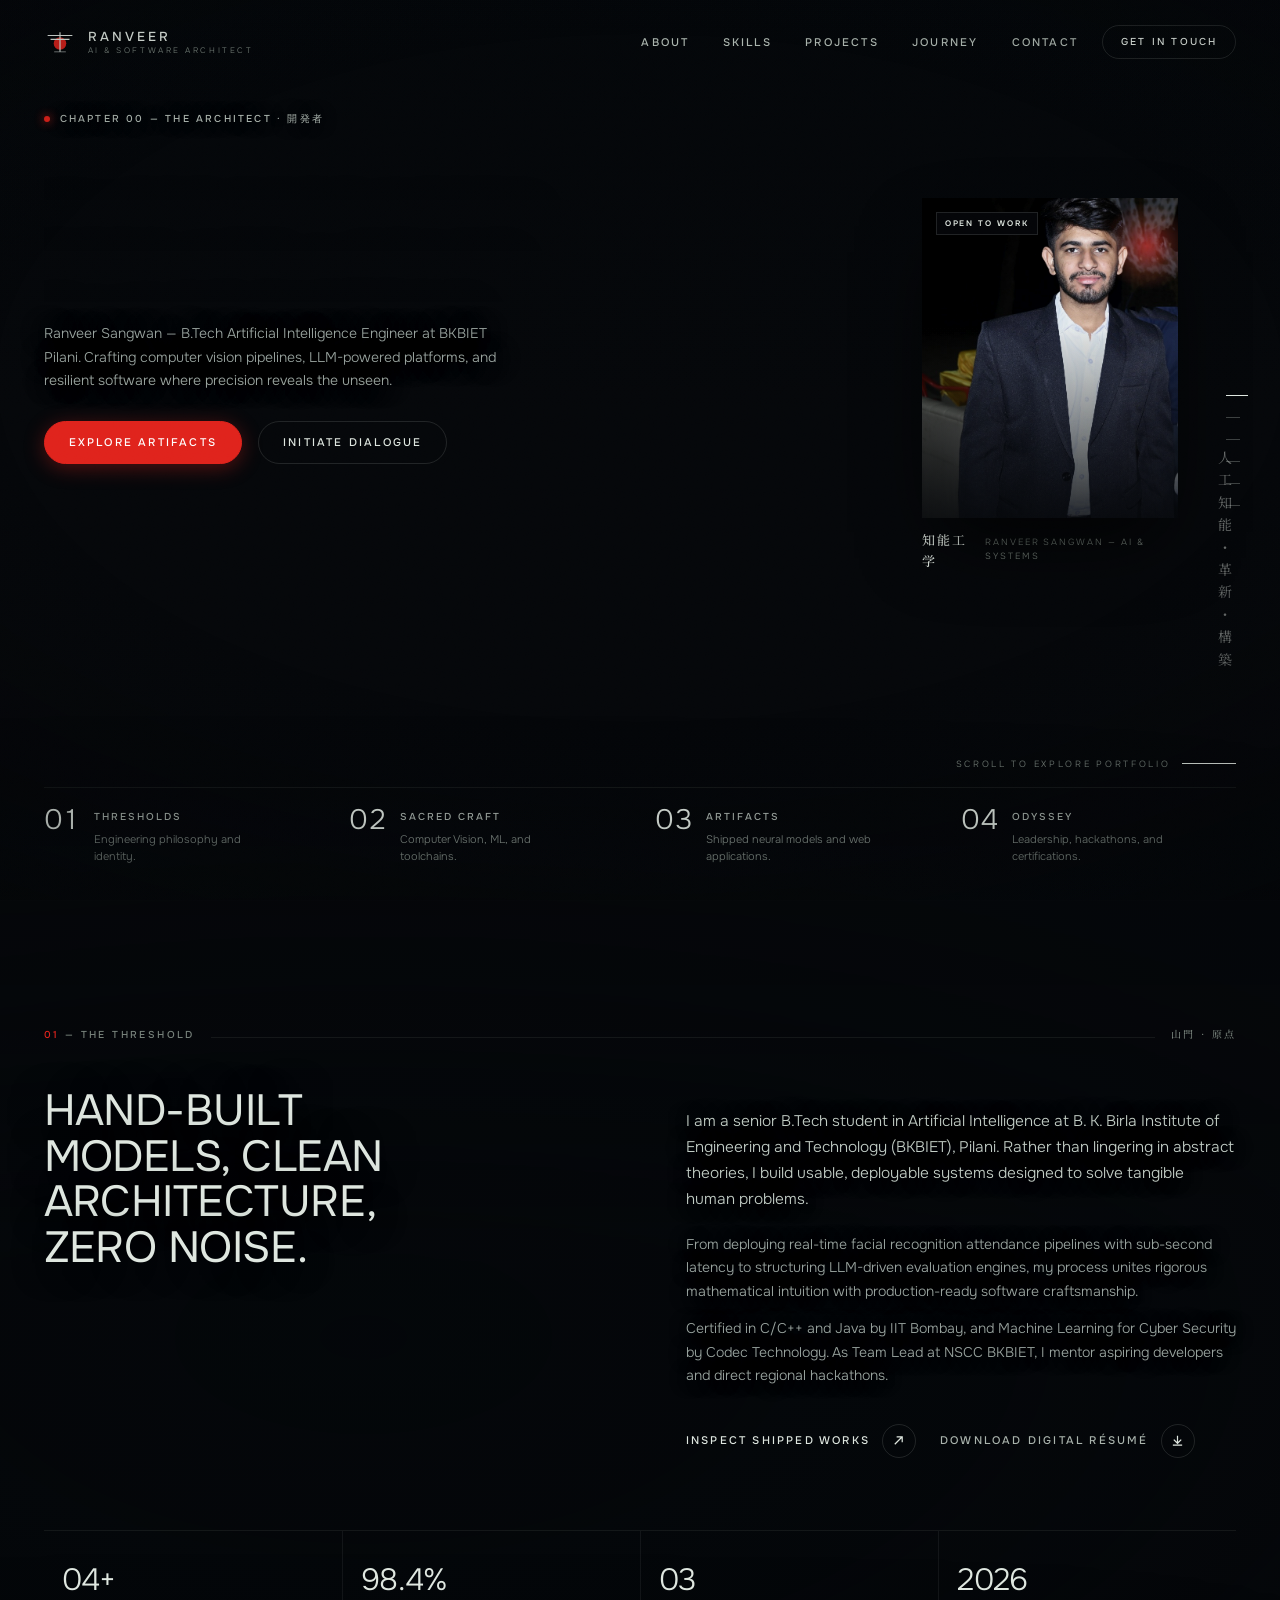
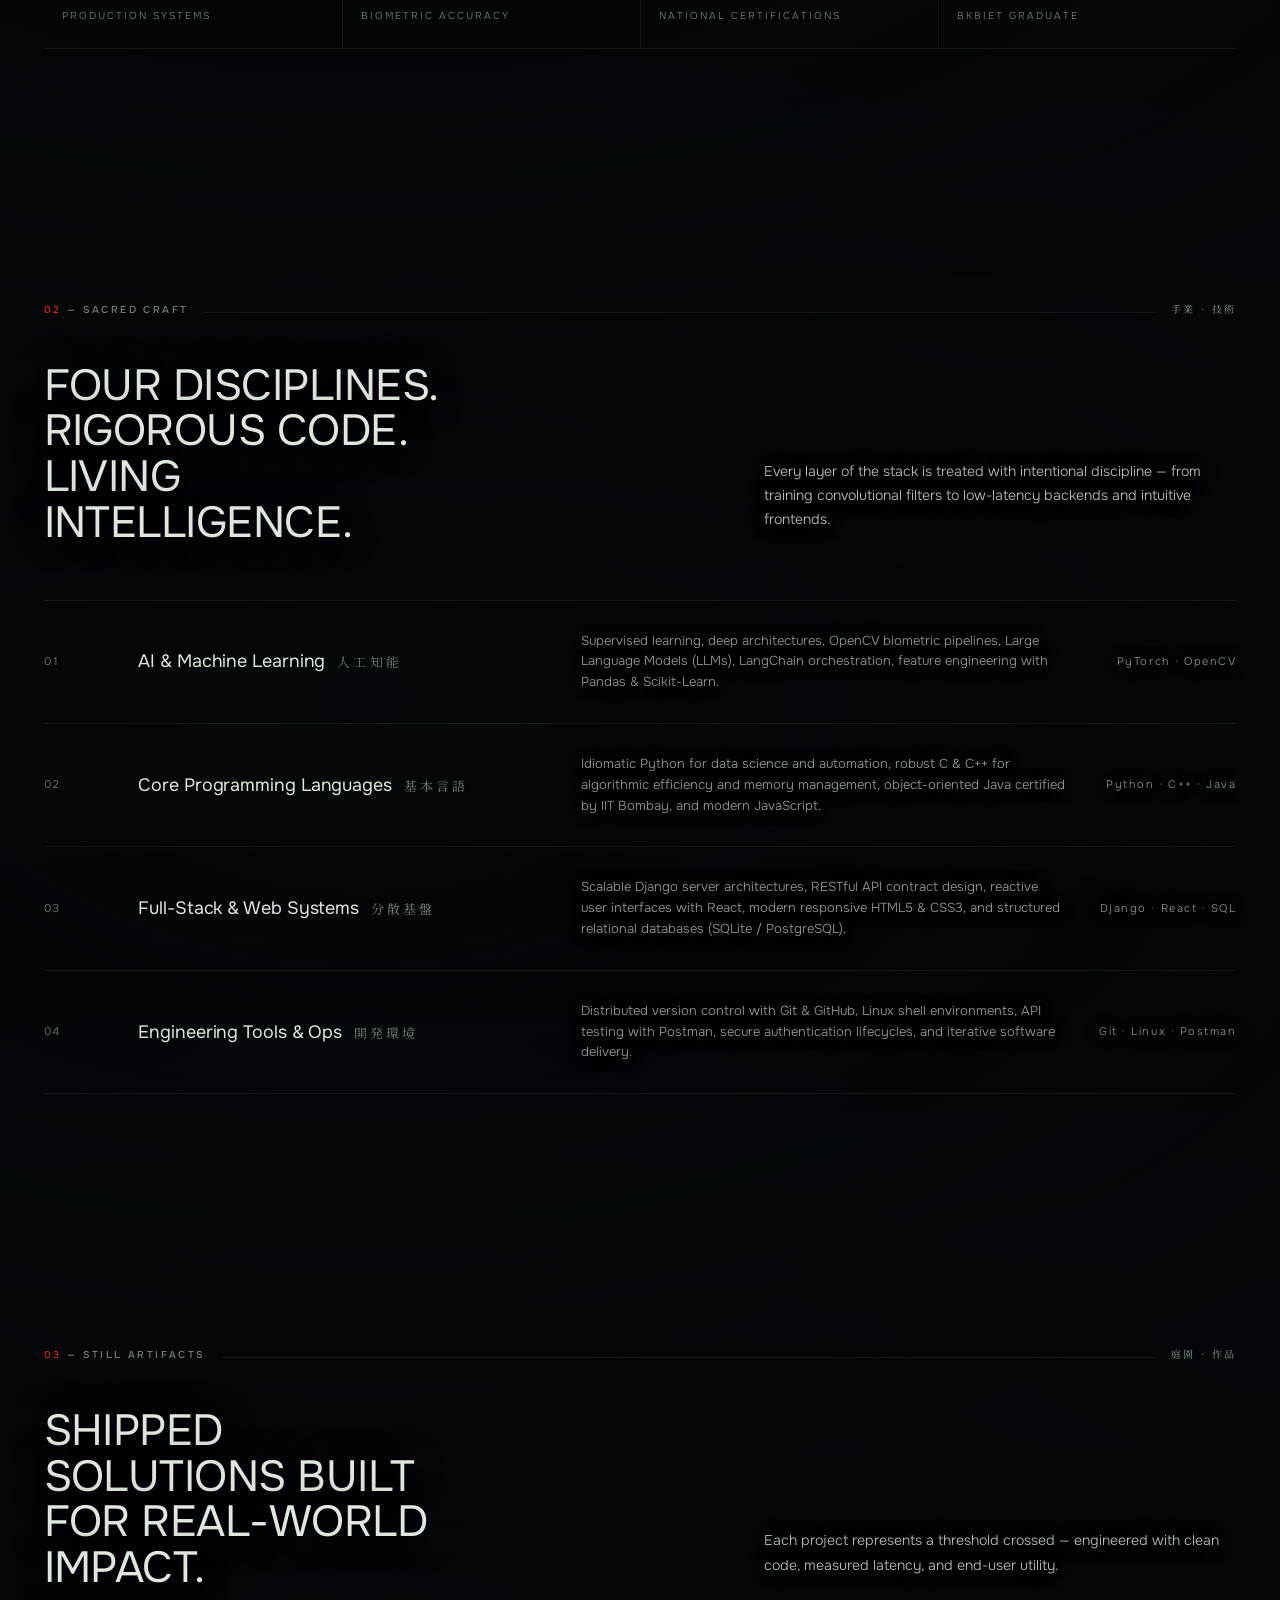
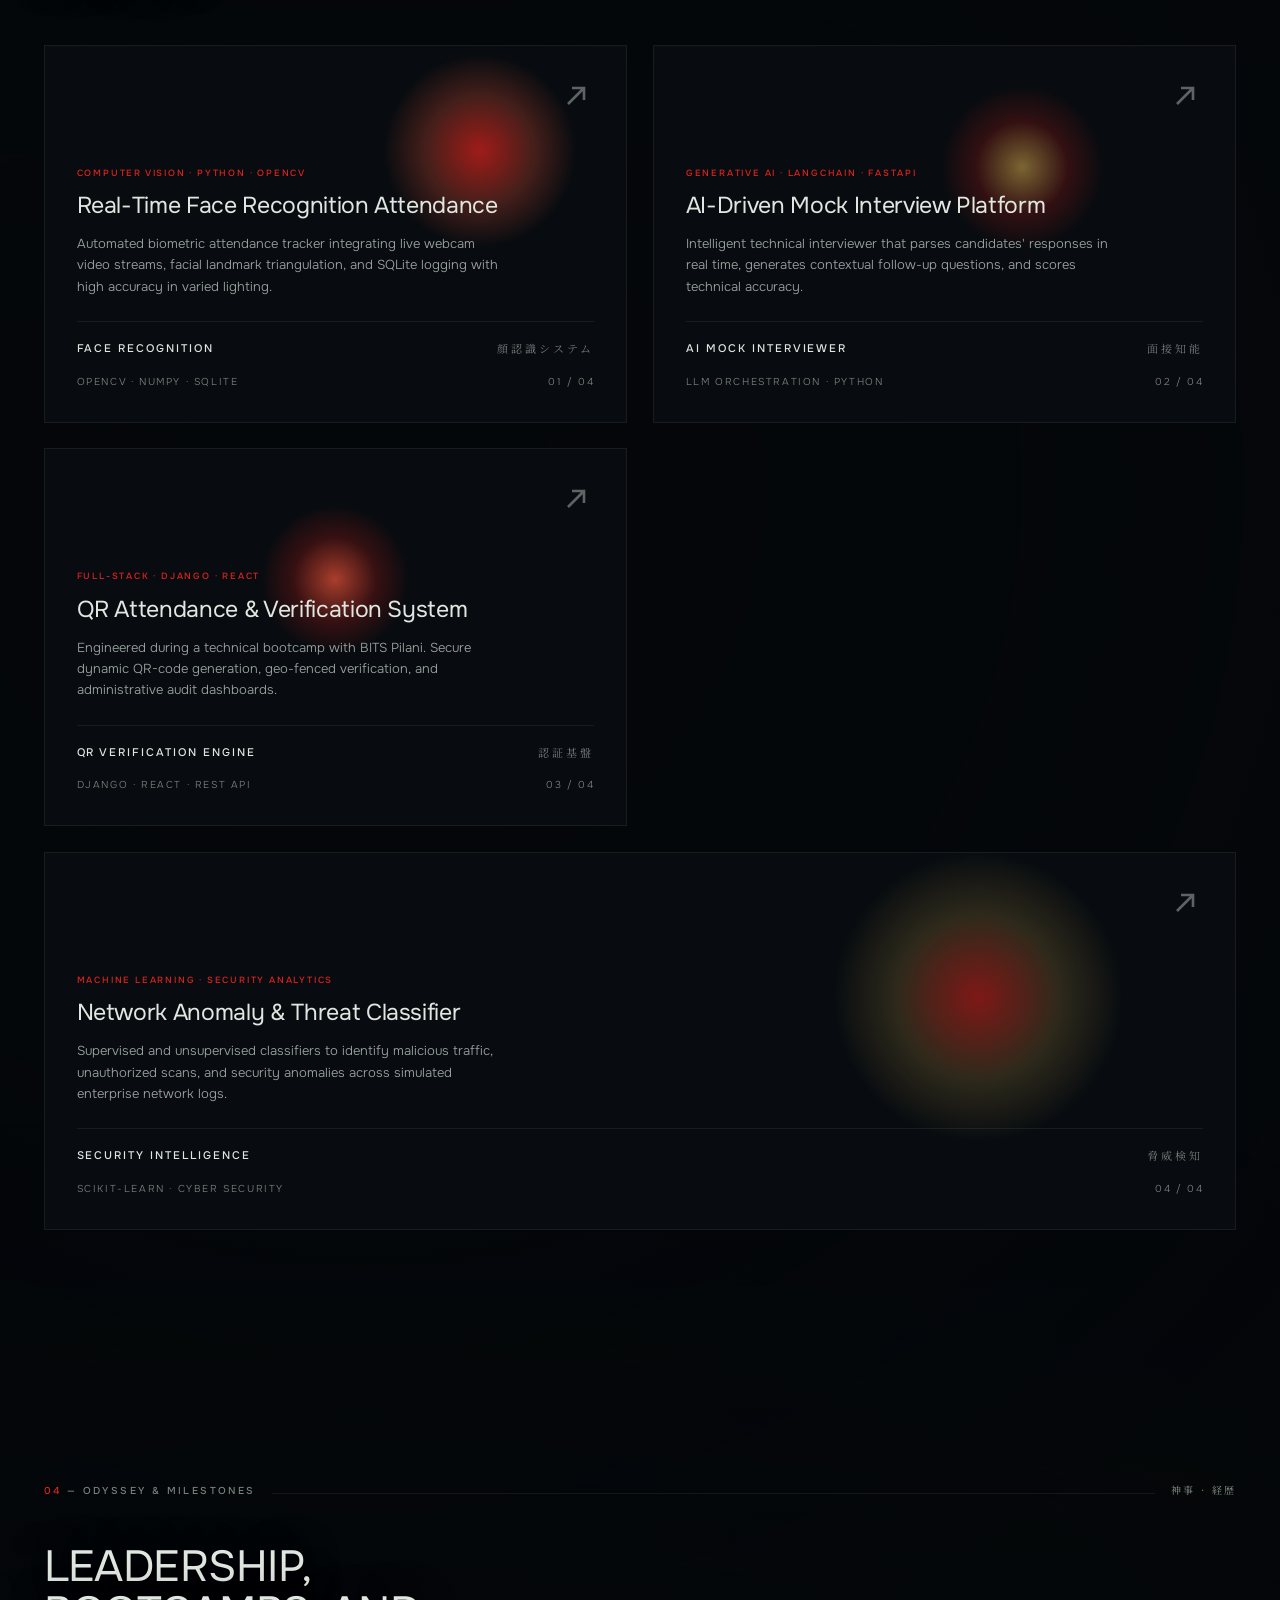
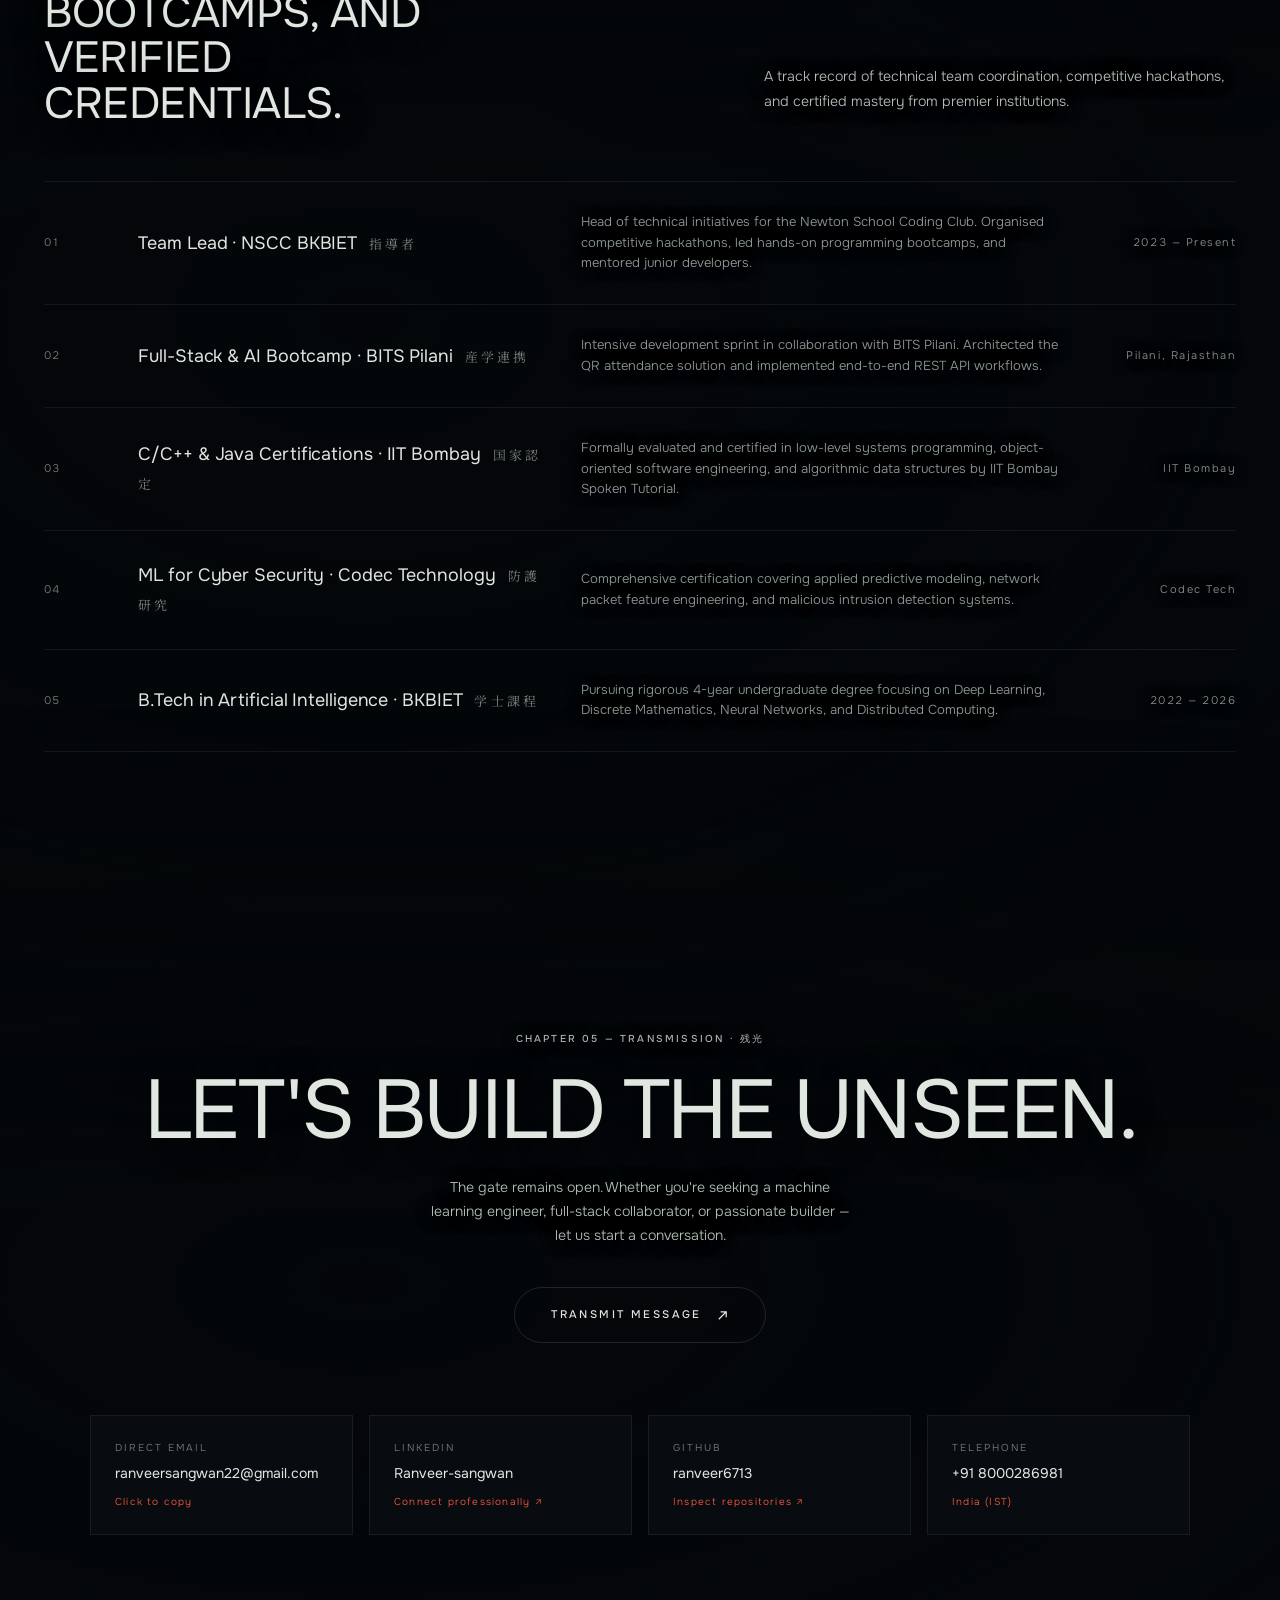
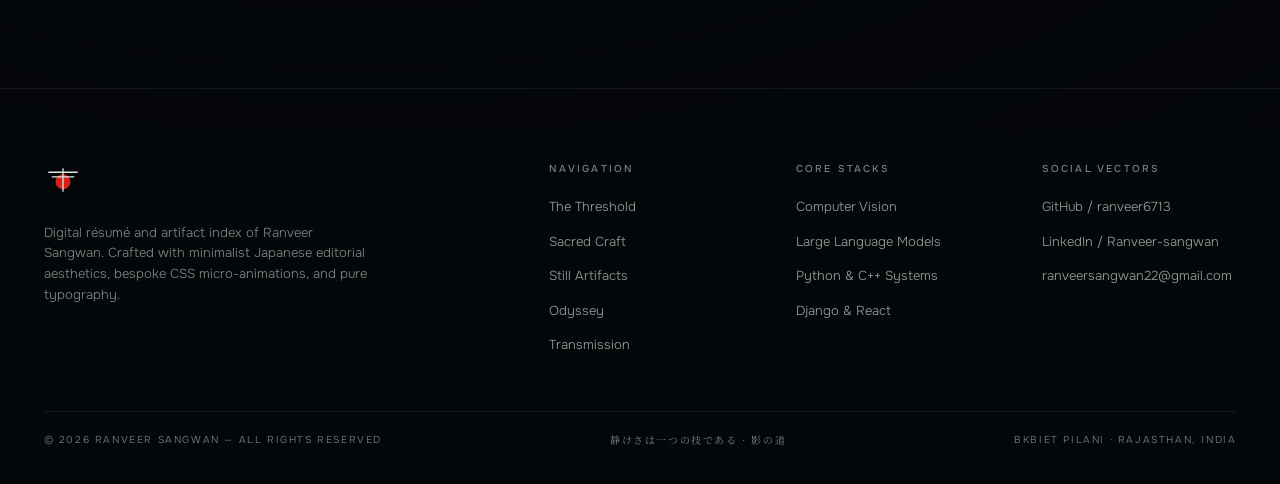
==== commit 95de88be: "Revamp Task 3 Portfolio with ultra-aesthetic Kage-inspired Japanese editorial UI" ====
--- a/WebDevelopment-Task3-PersonalPortfolio/index.html
+++ b/WebDevelopment-Task3-PersonalPortfolio/index.html
@@ -1,425 +1,580 @@
 <!DOCTYPE html>
 <html lang="en">
 <head>
-  <meta charset="UTF-8" />
-  <meta name="viewport" content="width=device-width, initial-scale=1.0" />
-  <meta name="description" content="Ranveer Sangwan — AI Engineer & Full-Stack Developer. Portfolio showcasing projects in Machine Learning, Computer Vision, and Web Development." />
-  <title>Ranveer Sangwan — AI Engineer & Developer</title>
-  <link rel="stylesheet" href="style.css" />
+  <meta charset="utf-8">
+  <meta name="viewport" content="width=device-width, initial-scale=1, viewport-fit=cover">
+  <title>Ranveer Sangwan — AI Engineer & Software Architect</title>
+  <meta name="description" content="Personal portfolio and digital résumé of Ranveer Sangwan. AI Engineer, Machine Learning developer, and Full-Stack builder.">
+  <link rel="icon" href="data:image/svg+xml,%3Csvg xmlns='http://www.w3.org/2000/svg' viewBox='0 0 32 32'%3E%3Crect width='32' height='32' fill='%2305070a'/%3E%3Ccircle cx='16' cy='17' r='8' fill='%23e0231c'/%3E%3Crect x='4' y='8' width='24' height='2.6' fill='%23dfe7e0'/%3E%3Crect x='7' y='13' width='18' height='2' fill='%23dfe7e0'/%3E%3C/svg%3E">
+  
+  <!-- Google Fonts: Onest & Noto Serif JP for pure editorial elegance -->
+  <link rel="preconnect" href="https://fonts.googleapis.com">
+  <link rel="preconnect" href="https://fonts.gstatic.com" crossorigin>
+  <link href="https://fonts.googleapis.com/css2?family=Noto+Serif+JP:wght@400;600&family=Onest:wght@200;300;400;500;600;700&display=swap" rel="stylesheet">
+  
+  <link rel="stylesheet" href="style.css">
 </head>
-<body>
-
-  <!-- ══ NAVBAR ══ -->
-  <nav class="navbar" id="navbar" aria-label="Main Navigation">
-    <div class="nav-inner container">
-      <a href="#home" class="nav-brand" aria-label="Home">RS</a>
-      <ul class="nav-links" id="navLinks" role="menubar">
-        <li><a href="#about"   role="menuitem">About</a></li>
-        <li><a href="#skills"  role="menuitem">Skills</a></li>
-        <li><a href="#projects" role="menuitem">Projects</a></li>
-        <li><a href="#experience" role="menuitem">Experience</a></li>
-        <li><a href="#contact" class="nav-cta" role="menuitem" id="nav-contact-btn">Contact</a></li>
-      </ul>
-      <button class="hamburger" id="hamburger" aria-label="Toggle navigation" aria-expanded="false">
-        <span></span><span></span><span></span>
+<body data-layout-hero="b" data-layout-story="b" data-layout-gallery="b" data-layout-curriculum="b" data-layout-closing="b" data-layout-footer="b">
+
+  <!-- Aesthetic Overlays -->
+  <div id="vignette" aria-hidden="true"></div>
+  <div id="grain" aria-hidden="true"></div>
+  <div class="cur-dot" id="cursor" aria-hidden="true"></div>
+
+  <!-- ══ NAVIGATION ══ -->
+  <header class="nav" id="nav">
+    <a class="brand" href="#top" data-cursor aria-label="Ranveer Sangwan Homepage">
+      <svg viewBox="0 0 44 44" fill="none" aria-hidden="true">
+        <circle cx="22" cy="24" r="8.6" fill="#e0231c" fill-opacity=".95"/>
+        <path d="M5 13h34M9 18.4h26M22 8.5v27" stroke="#dfe7e0" stroke-width="1.5"/>
+        <path d="M14 35.5h16" stroke="#dfe7e0" stroke-width="1.2" stroke-opacity=".6"/>
+      </svg>
+      <span class="brand-tx">
+        <b>RANVEER</b>
+        <i>AI & SOFTWARE ARCHITECT</i>
+      </span>
+    </a>
+
+    <nav class="nav-links" id="navlinks" aria-label="Main Navigation">
+      <a class="nav-link" href="#about" data-cursor><span>About</span><span class="alt">概要</span></a>
+      <a class="nav-link" href="#skills" data-cursor><span>Skills</span><span class="alt">技術</span></a>
+      <a class="nav-link" href="#projects" data-cursor><span>Projects</span><span class="alt">作品</span></a>
+      <a class="nav-link" href="#experience" data-cursor><span>Journey</span><span class="alt">経歴</span></a>
+      <a class="nav-link" href="#contact" data-cursor><span>Contact</span><span class="alt">連絡</span></a>
+    </nav>
+
+    <div class="nav-actions">
+      <a href="#contact" class="nav-cta-btn" data-cursor>Get in Touch</a>
+      <button class="nav-burger" id="burger" aria-label="Toggle Navigation" data-cursor>
+        <i></i><i></i>
       </button>
     </div>
-  </nav>
-
-  <!-- ══ HERO ══ -->
-  <section class="hero" id="home">
-    <div class="hero-bg-orb orb-1" aria-hidden="true"></div>
-    <div class="hero-bg-orb orb-2" aria-hidden="true"></div>
-
-    <div class="container hero-inner">
-      <div class="hero-text">
-        <div class="hero-greeting">👋 Hello, I'm</div>
-        <h1 class="hero-name">Ranveer<br/><span class="name-accent">Sangwan</span></h1>
-        <div class="hero-roles">
-          <span class="role-badge">AI Engineer</span>
-          <span class="role-sep">·</span>
-          <span class="role-badge">ML Developer</span>
-          <span class="role-sep">·</span>
-          <span class="role-badge">Full-Stack Builder</span>
-        </div>
-        <p class="hero-bio">
-          B.Tech AI student at BKBIET · Building real, usable software powered by Machine Learning and Computer Vision.
+  </header>
+
+  <!-- Progress Rail on Right Side -->
+  <aside class="rail" id="rail" aria-label="Section Navigation">
+    <button data-target="hero" aria-label="Hero Section" class="on" data-cursor><i></i></button>
+    <button data-target="about" aria-label="About Section" data-cursor><i></i></button>
+    <button data-target="skills" aria-label="Skills Section" data-cursor><i></i></button>
+    <button data-target="projects" aria-label="Projects Section" data-cursor><i></i></button>
+    <button data-target="experience" aria-label="Experience Section" data-cursor><i></i></button>
+    <button data-target="contact" aria-label="Contact Section" data-cursor><i></i></button>
+  </aside>
+
+  <!-- ══ MAIN PAGE CONTENT ══ -->
+  <div class="page" id="top">
+
+    <!-- ── 00 · HERO ── -->
+    <section class="hero" id="hero">
+      <div class="hero-top">
+        <div class="eyebrow" data-rv="fade">
+          <span class="dot"></span> Chapter 00 — The Architect · 開発者
+        </div>
+        <h1 class="display h-hero">
+          <span class="mask-line"><span>Where code meets</span></span>
+          <span class="mask-line"><span>deep intelligence</span></span>
+          <span class="mask-line"><span class="accent-text">&amp; living systems.</span></span>
+        </h1>
+        <p class="hero-sub body" data-rv="up">
+          Ranveer Sangwan — B.Tech Artificial Intelligence Engineer at BKBIET Pilani.
+          Crafting computer vision pipelines, LLM-powered platforms, and resilient software where precision reveals the unseen.
         </p>
-        <div class="hero-actions">
-          <a href="#projects" class="btn-primary" id="hero-projects-btn">View Projects</a>
-          <a href="#contact"  class="btn-outline"  id="hero-contact-btn">Get In Touch</a>
-        </div>
-        <div class="hero-socials">
-          <a href="https://github.com/ranveer6713"             target="_blank" rel="noopener" class="social-pill" aria-label="GitHub">
-            <svg width="16" height="16" viewBox="0 0 24 24" fill="currentColor"><path d="M12 2C6.477 2 2 6.484 2 12.017c0 4.425 2.865 8.18 6.839 9.504.5.092.682-.217.682-.483 0-.237-.008-.868-.013-1.703-2.782.605-3.369-1.343-3.369-1.343-.454-1.158-1.11-1.466-1.11-1.466-.908-.62.069-.608.069-.608 1.003.07 1.531 1.032 1.531 1.032.892 1.53 2.341 1.088 2.91.832.092-.647.35-1.088.636-1.338-2.22-.253-4.555-1.113-4.555-4.951 0-1.093.39-1.988 1.029-2.688-.103-.253-.446-1.272.098-2.65 0 0 .84-.27 2.75 1.026A9.564 9.564 0 0112 6.844c.85.004 1.705.115 2.504.337 1.909-1.296 2.747-1.027 2.747-1.027.546 1.379.202 2.398.1 2.651.64.7 1.028 1.595 1.028 2.688 0 3.848-2.339 4.695-4.566 4.943.359.309.678.92.678 1.855 0 1.338-.012 2.419-.012 2.747 0 .268.18.58.688.482A10.019 10.019 0 0022 12.017C22 6.484 17.522 2 12 2z"/></svg>
-            ranveer6713
+
+        <div class="hero-button-row" data-rv="up">
+          <a href="#projects" class="hero-btn primary" data-cursor>Explore Artifacts</a>
+          <a href="#contact" class="hero-btn secondary" data-cursor>Initiate Dialogue</a>
+        </div>
+      </div>
+
+      <!-- Floating profile peek window (Kage signature aesthetic) -->
+      <div class="peek" data-rv="fade">
+        <div class="peek-fr" data-cursor>
+          <img src="assets/profile.jpg" alt="Ranveer Sangwan" class="peek-img" loading="eager" />
+          <div class="peek-scanline"></div>
+          <i class="glow glow--flame" style="--gx:88%; --gy:15%; --gr:24%; --gt:4s; --gt2:6s; --gc1:rgba(224,35,28,.65); --gc2:rgba(255,90,60,.2)"></i>
+          <span class="peek-badge">OPEN TO WORK</span>
+        </div>
+        <div class="peek-cap">
+          <b class="jp">知能工学</b>
+          <i>Ranveer Sangwan — AI &amp; Systems</i>
+        </div>
+      </div>
+
+      <!-- Vertical Japanese Calligraphy Hanging on Right -->
+      <div class="hero-side" data-rv="up" aria-hidden="true">
+        <span class="v jp">人工知能・革新・構築</span>
+      </div>
+
+      <div class="hero-spacer"></div>
+
+      <!-- Hero Footer & Chapter Chips -->
+      <div class="hero-foot">
+        <div class="hero-cue" data-rv="fade">
+          <span>Scroll to explore portfolio</span>
+          <span class="track"><i></i></span>
+        </div>
+
+        <div class="chapters" id="chips">
+          <div class="chip on" data-chip="about" data-rv="up" data-cursor>
+            <span class="num">01</span>
+            <span class="tx">
+              <b>Thresholds</b>
+              <p>Engineering philosophy and identity.</p>
+            </span>
+          </div>
+
+          <div class="chip" data-chip="skills" data-rv="up" data-cursor>
+            <span class="num">02</span>
+            <span class="tx">
+              <b>Sacred Craft</b>
+              <p>Computer Vision, ML, and toolchains.</p>
+            </span>
+          </div>
+
+          <div class="chip" data-chip="projects" data-rv="up" data-cursor>
+            <span class="num">03</span>
+            <span class="tx">
+              <b>Artifacts</b>
+              <p>Shipped neural models and web applications.</p>
+            </span>
+          </div>
+
+          <div class="chip" data-chip="experience" data-rv="up" data-cursor>
+            <span class="num">04</span>
+            <span class="tx">
+              <b>Odyssey</b>
+              <p>Leadership, hackathons, and certifications.</p>
+            </span>
+          </div>
+        </div>
+      </div>
+    </section>
+
+    <!-- ── 01 · ABOUT ── -->
+    <section class="sec" id="about">
+      <div class="sec-head" data-rv="fade">
+        <span class="k"><b>01</b> — The Threshold</span>
+        <span class="rule"></span>
+        <span class="k jp">山門 · 原点</span>
+      </div>
+
+      <div class="gate-grid">
+        <h2 class="display h-sec" data-rv="up">
+          Hand-built models, clean architecture, zero noise.
+        </h2>
+
+        <div class="gate-copy">
+          <p class="lead" data-rv="up">
+            I am a senior B.Tech student in Artificial Intelligence at B. K. Birla Institute of Engineering and Technology (BKBIET), Pilani.
+            Rather than lingering in abstract theories, I build usable, deployable systems designed to solve tangible human problems.
+          </p>
+
+          <p class="body" data-rv="up">
+            From deploying real-time facial recognition attendance pipelines with sub-second latency to structuring LLM-driven evaluation engines,
+            my process unites rigorous mathematical intuition with production-ready software craftsmanship.
+          </p>
+
+          <p class="body" data-rv="up">
+            Certified in C/C++ and Java by IIT Bombay, and Machine Learning for Cyber Security by Codec Technology. As Team Lead at NSCC BKBIET,
+            I mentor aspiring developers and direct regional hackathons.
+          </p>
+
+          <div class="gate-actions" data-rv="fade">
+            <a class="arrowlink" href="#projects" data-cursor>
+              <span>Inspect Shipped Works</span>
+              <span class="ar">
+                <svg viewBox="0 0 14 14" fill="none"><path d="M3 11 11 3M5 3h6v6" stroke="#dfe7e0" stroke-width="1.3"/></svg>
+              </span>
+            </a>
+
+            <a class="arrowlink secondary-link" href="#contact" data-cursor>
+              <span>Download Digital Résumé</span>
+              <span class="ar">
+                <svg viewBox="0 0 14 14" fill="none"><path d="M7 2v8M3 6l4 4 4-4M2 12h10" stroke="#dfe7e0" stroke-width="1.3"/></svg>
+              </span>
+            </a>
+          </div>
+        </div>
+      </div>
+
+      <!-- Ruled stats band (Kage story spread aesthetic) -->
+      <div class="gate-stats" data-rv="up">
+        <div>
+          <b>04+</b>
+          <span>Production Systems</span>
+        </div>
+        <div>
+          <b>98.4%</b>
+          <span>Biometric Accuracy</span>
+        </div>
+        <div>
+          <b>03</b>
+          <span>National Certifications</span>
+        </div>
+        <div>
+          <b>2026</b>
+          <span>BKBIET Graduate</span>
+        </div>
+      </div>
+    </section>
+
+    <!-- ── 02 · SKILLS (SACRED CRAFT) ── -->
+    <section class="sec" id="skills">
+      <div class="sec-head" data-rv="fade">
+        <span class="k"><b>02</b> — Sacred Craft</span>
+        <span class="rule"></span>
+        <span class="k jp">手業 · 技術</span>
+      </div>
+
+      <div class="cur-head">
+        <h2 class="display h-sec" data-rv="up">
+          Four disciplines. Rigorous code. Living intelligence.
+        </h2>
+        <p class="body-lg" data-rv="up">
+          Every layer of the stack is treated with intentional discipline — from training convolutional filters to low-latency backends and intuitive frontends.
+        </p>
+      </div>
+
+      <div class="cur" id="cur">
+        <!-- Skill Item 1 -->
+        <div class="les" data-les="0" data-cursor>
+          <span class="k">01</span>
+          <h3>AI &amp; Machine Learning<em class="jp">人工知能</em></h3>
+          <p>Supervised learning, deep architectures, OpenCV biometric pipelines, Large Language Models (LLMs), LangChain orchestration, feature engineering with Pandas &amp; Scikit-Learn.</p>
+          <span class="t">PyTorch · OpenCV</span>
+          <i class="bar"></i>
+        </div>
+
+        <!-- Skill Item 2 -->
+        <div class="les" data-les="1" data-cursor>
+          <span class="k">02</span>
+          <h3>Core Programming Languages<em class="jp">基本言語</em></h3>
+          <p>Idiomatic Python for data science and automation, robust C &amp; C++ for algorithmic efficiency and memory management, object-oriented Java certified by IIT Bombay, and modern JavaScript.</p>
+          <span class="t">Python · C++ · Java</span>
+          <i class="bar"></i>
+        </div>
+
+        <!-- Skill Item 3 -->
+        <div class="les" data-les="2" data-cursor>
+          <span class="k">03</span>
+          <h3>Full-Stack &amp; Web Systems<em class="jp">分散基盤</em></h3>
+          <p>Scalable Django server architectures, RESTful API contract design, reactive user interfaces with React, modern responsive HTML5 &amp; CSS3, and structured relational databases (SQLite / PostgreSQL).</p>
+          <span class="t">Django · React · SQL</span>
+          <i class="bar"></i>
+        </div>
+
+        <!-- Skill Item 4 -->
+        <div class="les" data-les="3" data-cursor>
+          <span class="k">04</span>
+          <h3>Engineering Tools &amp; Ops<em class="jp">開発環境</em></h3>
+          <p>Distributed version control with Git &amp; GitHub, Linux shell environments, API testing with Postman, secure authentication lifecycles, and iterative software delivery.</p>
+          <span class="t">Git · Linux · Postman</span>
+          <i class="bar"></i>
+        </div>
+      </div>
+    </section>
+
+    <!-- ── 03 · PROJECTS (STILL GARDENS / ARTIFACTS) ── -->
+    <section class="sec" id="projects">
+      <div class="sec-head" data-rv="fade">
+        <span class="k"><b>03</b> — Still Artifacts</span>
+        <span class="rule"></span>
+        <span class="k jp">庭園 · 作品</span>
+      </div>
+
+      <div class="cur-head">
+        <h2 class="display h-sec" data-rv="up">
+          Shipped solutions built for real-world impact.
+        </h2>
+        <p class="body-lg" data-rv="up">
+          Each project represents a threshold crossed — engineered with clean code, measured latency, and end-user utility.
+        </p>
+      </div>
+
+      <!-- Kage Mosaic Cards Grid -->
+      <div class="cards" id="cards">
+
+        <!-- Card 1 (Lead Tall Card) -->
+        <article class="card" data-rv="up" data-cursor>
+          <a href="https://github.com/ranveer6713" target="_blank" rel="noopener" class="card-link" aria-label="Face Recognition Attendance System GitHub">
+            <div class="card-fr">
+              <span class="card-ar">
+                <svg viewBox="0 0 14 14" fill="none"><path d="M3 11 11 3M5 3h6v6" stroke="#dfe7e0" stroke-width="1.3"/></svg>
+              </span>
+              <!-- Screened vermilion ember glow -->
+              <i class="glow glow--flame" style="--gx:78%; --gy:26%; --gr:26%; --gt:4.2s; --gt2:6.8s; --gc1:rgba(224,35,28,.7); --gc2:rgba(255,90,60,.25)"></i>
+              
+              <div class="card-content-overlay">
+                <span class="card-tag">Computer Vision · Python · OpenCV</span>
+                <h3>Real-Time Face Recognition Attendance</h3>
+                <p>Automated biometric attendance tracker integrating live webcam video streams, facial landmark triangulation, and SQLite logging with high accuracy in varied lighting.</p>
+              </div>
+
+              <div class="card-lab">
+                <b>Face Recognition</b>
+                <span class="jp">顔認識システム</span>
+              </div>
+            </div>
+            <div class="card-meta">
+              <span>OpenCV · NumPy · SQLite</span>
+              <span>01 / 04</span>
+            </div>
           </a>
-          <a href="https://linkedin.com/in/Ranveer-sangwan" target="_blank" rel="noopener" class="social-pill" aria-label="LinkedIn">
-            <svg width="16" height="16" viewBox="0 0 24 24" fill="currentColor"><path d="M20.447 20.452h-3.554v-5.569c0-1.328-.027-3.037-1.852-3.037-1.853 0-2.136 1.445-2.136 2.939v5.667H9.351V9h3.414v1.561h.046c.477-.9 1.637-1.85 3.37-1.85 3.601 0 4.267 2.37 4.267 5.455v6.286zM5.337 7.433a2.062 2.062 0 01-2.063-2.065 2.064 2.064 0 112.063 2.065zm1.782 13.019H3.555V9h3.564v11.452zM22.225 0H1.771C.792 0 0 .774 0 1.729v20.542C0 23.227.792 24 1.771 24h20.451C23.2 24 24 23.227 24 22.271V1.729C24 .774 23.2 0 22.222 0h.003z"/></svg>
-            Ranveer-sangwan
+        </article>
+
+        <!-- Card 2 -->
+        <article class="card" data-rv="up" data-cursor>
+          <a href="https://github.com/ranveer6713" target="_blank" rel="noopener" class="card-link" aria-label="AI Mock Interview Platform GitHub">
+            <div class="card-fr">
+              <span class="card-ar">
+                <svg viewBox="0 0 14 14" fill="none"><path d="M3 11 11 3M5 3h6v6" stroke="#dfe7e0" stroke-width="1.3"/></svg>
+              </span>
+              <i class="glow" style="--gx:65%; --gy:32%; --gr:22%; --gt:5.8s; --gt2:8.4s; --gc1:rgba(201,162,74,.6); --gc2:rgba(224,35,28,.2)"></i>
+
+              <div class="card-content-overlay">
+                <span class="card-tag">Generative AI · LangChain · FastAPI</span>
+                <h3>AI-Driven Mock Interview Platform</h3>
+                <p>Intelligent technical interviewer that parses candidates' responses in real time, generates contextual follow-up questions, and scores technical accuracy.</p>
+              </div>
+
+              <div class="card-lab">
+                <b>AI Mock Interviewer</b>
+                <span class="jp">面接知能</span>
+              </div>
+            </div>
+            <div class="card-meta">
+              <span>LLM Orchestration · Python</span>
+              <span>02 / 04</span>
+            </div>
           </a>
-        </div>
-      </div>
-
-      <div class="hero-photo-wrap">
-        <div class="photo-ring" aria-hidden="true"></div>
-        <img src="assets/profile.jpg" alt="Ranveer Sangwan" class="hero-photo" width="320" height="380" loading="eager" />
-        <div class="photo-tag" aria-hidden="true">
-          <span class="tag-dot"></span> Open to Opportunities
-        </div>
-      </div>
-    </div>
-  </section>
-
-  <!-- ══ ABOUT ══ -->
-  <section class="section" id="about">
-    <div class="container">
-      <div class="section-head">
-        <span class="section-tag">About Me</span>
-        <h2 class="section-title">Who I Am</h2>
-      </div>
-
-      <div class="about-grid">
-        <div class="about-text">
+        </article>
+
+        <!-- Card 3 -->
+        <article class="card" data-rv="up" data-cursor>
+          <a href="https://github.com/ranveer6713" target="_blank" rel="noopener" class="card-link" aria-label="QR Attendance System GitHub">
+            <div class="card-fr">
+              <span class="card-ar">
+                <svg viewBox="0 0 14 14" fill="none"><path d="M3 11 11 3M5 3h6v6" stroke="#dfe7e0" stroke-width="1.3"/></svg>
+              </span>
+              <i class="glow glow--flame" style="--gx:50%; --gy:35%; --gr:20%; --gt:3.6s; --gt2:5.2s; --gc1:rgba(255,90,60,.65); --gc2:rgba(224,35,28,.22)"></i>
+
+              <div class="card-content-overlay">
+                <span class="card-tag">Full-Stack · Django · React</span>
+                <h3>QR Attendance &amp; Verification System</h3>
+                <p>Engineered during a technical bootcamp with BITS Pilani. Secure dynamic QR-code generation, geo-fenced verification, and administrative audit dashboards.</p>
+              </div>
+
+              <div class="card-lab">
+                <b>QR Verification Engine</b>
+                <span class="jp">認証基盤</span>
+              </div>
+            </div>
+            <div class="card-meta">
+              <span>Django · React · REST API</span>
+              <span>03 / 04</span>
+            </div>
+          </a>
+        </article>
+
+        <!-- Card 4 (Full Width Card) -->
+        <article class="card card-wide" data-rv="up" data-cursor>
+          <a href="https://github.com/ranveer6713" target="_blank" rel="noopener" class="card-link" aria-label="Cyber Security Anomaly Detection GitHub">
+            <div class="card-fr">
+              <span class="card-ar">
+                <svg viewBox="0 0 14 14" fill="none"><path d="M3 11 11 3M5 3h6v6" stroke="#dfe7e0" stroke-width="1.3"/></svg>
+              </span>
+              <i class="glow" style="--gx:80%; --gy:40%; --gr:18%; --gt:6.5s; --gt2:9.5s; --gc1:rgba(224,35,28,.55); --gc2:rgba(201,162,74,.2)"></i>
+
+              <div class="card-content-overlay">
+                <span class="card-tag">Machine Learning · Security Analytics</span>
+                <h3>Network Anomaly &amp; Threat Classifier</h3>
+                <p>Supervised and unsupervised classifiers to identify malicious traffic, unauthorized scans, and security anomalies across simulated enterprise network logs.</p>
+              </div>
+
+              <div class="card-lab">
+                <b>Security Intelligence</b>
+                <span class="jp">脅威検知</span>
+              </div>
+            </div>
+            <div class="card-meta">
+              <span>Scikit-Learn · Cyber Security</span>
+              <span>04 / 04</span>
+            </div>
+          </a>
+        </article>
+
+      </div>
+    </section>
+
+    <!-- ── 04 · EXPERIENCE & ODYSSEY (RITUALS) ── -->
+    <section class="sec" id="experience">
+      <div class="sec-head" data-rv="fade">
+        <span class="k"><b>04</b> — Odyssey &amp; Milestones</span>
+        <span class="rule"></span>
+        <span class="k jp">神事 · 経歴</span>
+      </div>
+
+      <div class="cur-head">
+        <h2 class="display h-sec" data-rv="up">
+          Leadership, bootcamps, and verified credentials.
+        </h2>
+        <p class="body-lg" data-rv="up">
+          A track record of technical team coordination, competitive hackathons, and certified mastery from premier institutions.
+        </p>
+      </div>
+
+      <div class="cur">
+        <!-- Milestone 1 -->
+        <div class="les" data-cursor>
+          <span class="k">01</span>
+          <h3>Team Lead · NSCC BKBIET<em class="jp">指導者</em></h3>
+          <p>Head of technical initiatives for the Newton School Coding Club. Organised competitive hackathons, led hands-on programming bootcamps, and mentored junior developers.</p>
+          <span class="t">2023 — Present</span>
+          <i class="bar"></i>
+        </div>
+
+        <!-- Milestone 2 -->
+        <div class="les" data-cursor>
+          <span class="k">02</span>
+          <h3>Full-Stack &amp; AI Bootcamp · BITS Pilani<em class="jp">産学連携</em></h3>
+          <p>Intensive development sprint in collaboration with BITS Pilani. Architected the QR attendance solution and implemented end-to-end REST API workflows.</p>
+          <span class="t">Pilani, Rajasthan</span>
+          <i class="bar"></i>
+        </div>
+
+        <!-- Milestone 3 -->
+        <div class="les" data-cursor>
+          <span class="k">03</span>
+          <h3>C/C++ &amp; Java Certifications · IIT Bombay<em class="jp">国家認定</em></h3>
+          <p>Formally evaluated and certified in low-level systems programming, object-oriented software engineering, and algorithmic data structures by IIT Bombay Spoken Tutorial.</p>
+          <span class="t">IIT Bombay</span>
+          <i class="bar"></i>
+        </div>
+
+        <!-- Milestone 4 -->
+        <div class="les" data-cursor>
+          <span class="k">04</span>
+          <h3>ML for Cyber Security · Codec Technology<em class="jp">防護研究</em></h3>
+          <p>Comprehensive certification covering applied predictive modeling, network packet feature engineering, and malicious intrusion detection systems.</p>
+          <span class="t">Codec Tech</span>
+          <i class="bar"></i>
+        </div>
+
+        <!-- Milestone 5 -->
+        <div class="les" data-cursor>
+          <span class="k">05</span>
+          <h3>B.Tech in Artificial Intelligence · BKBIET<em class="jp">学士課程</em></h3>
+          <p>Pursuing rigorous 4-year undergraduate degree focusing on Deep Learning, Discrete Mathematics, Neural Networks, and Distributed Computing.</p>
+          <span class="t">2022 — 2026</span>
+          <i class="bar"></i>
+        </div>
+      </div>
+    </section>
+
+    <!-- ── 05 · CONTACT (AFTERLIGHT / ETERNITY) ── -->
+    <section class="sec fin" id="contact">
+      <div class="eyebrow" data-rv="fade">
+        <span class="dot"></span> Chapter 05 — Transmission · 残光
+      </div>
+      
+      <h2 class="display" data-rv="up">
+        Let's Build the Unseen.
+      </h2>
+      
+      <p class="body-lg" data-rv="up">
+        The gate remains open. Whether you're seeking a machine learning engineer, full-stack collaborator, or passionate builder — let us start a conversation.
+      </p>
+
+      <div class="cta-wrap" data-rv="fade">
+        <a class="cta" href="mailto:ranveersangwan22@gmail.com" data-cursor>
+          <i></i>
+          <span>Transmit Message</span>
+          <svg viewBox="0 0 14 14" fill="none" width="13" height="13">
+            <path d="M3 11 11 3M5 3h6v6" stroke="#dfe7e0" stroke-width="1.3"/>
+          </svg>
+        </a>
+      </div>
+
+      <!-- Contact details row -->
+      <div class="contact-cards-grid" data-rv="up">
+        <div class="c-card" data-cursor onclick="navigator.clipboard.writeText('ranveersangwan22@gmail.com'); alert('Copied email to clipboard!');">
+          <span class="c-label">Direct Email</span>
+          <b class="c-val">ranveersangwan22@gmail.com</b>
+          <span class="c-sub">Click to copy</span>
+        </div>
+
+        <a class="c-card" href="https://linkedin.com/in/Ranveer-sangwan" target="_blank" rel="noopener" data-cursor>
+          <span class="c-label">LinkedIn</span>
+          <b class="c-val">Ranveer-sangwan</b>
+          <span class="c-sub">Connect professionally ↗</span>
+        </a>
+
+        <a class="c-card" href="https://github.com/ranveer6713" target="_blank" rel="noopener" data-cursor>
+          <span class="c-label">GitHub</span>
+          <b class="c-val">ranveer6713</b>
+          <span class="c-sub">Inspect repositories ↗</span>
+        </a>
+
+        <div class="c-card" data-cursor>
+          <span class="c-label">Telephone</span>
+          <b class="c-val">+91 8000286981</b>
+          <span class="c-sub">India (IST)</span>
+        </div>
+      </div>
+    </section>
+
+    <!-- ── FOOTER (COLOPHON) ── -->
+    <footer class="foot">
+      <div class="foot-grid">
+        <div class="foot-brand">
+          <svg viewBox="0 0 44 44" fill="none" width="38" height="38" aria-hidden="true">
+            <circle cx="22" cy="24" r="8.6" fill="#e0231c" fill-opacity=".95"/>
+            <path d="M5 13h34M9 18.4h26M22 8.5v27" stroke="#dfe7e0" stroke-width="1.5"/>
+          </svg>
           <p>
-            I'm a <strong>B.Tech Artificial Intelligence</strong> student at B. K. Birla Institute of Engineering and Technology, Pilani — hands-on with Python, machine learning, and computer vision, focused on building real, usable software rather than just theory.
+            Digital résumé and artifact index of Ranveer Sangwan. Crafted with minimalist Japanese editorial aesthetics, bespoke CSS micro-animations, and pure typography.
           </p>
-          <p>
-            I've shipped a <strong>real-time face recognition attendance system</strong>, an <strong>AI-driven mock interview platform</strong> powered by LLMs, and a <strong>QR-based attendance system</strong> using Django and React during a technical bootcamp with BITS Pilani.
-          </p>
-          <p>
-            Certified in <strong>C/C++ and Java</strong> by IIT Bombay and in <strong>Machine Learning for Cyber Security</strong> by Codec Technology. When I'm not coding, I lead technical events and hackathons as Team Lead at NSCC BKBIET.
-          </p>
-
-          <div class="about-details">
-            <div class="detail-item">
-              <span class="detail-icon">🎓</span>
-              <span>B.Tech AI · BKBIET, Pilani</span>
-            </div>
-            <div class="detail-item">
-              <span class="detail-icon">📍</span>
-              <span>Pilani, Rajasthan, India</span>
-            </div>
-            <div class="detail-item">
-              <span class="detail-icon">📧</span>
-              <span>ranveersangwan22@gmail.com</span>
-            </div>
-            <div class="detail-item">
-              <span class="detail-icon">📞</span>
-              <span>+91 8000286981</span>
-            </div>
-          </div>
-        </div>
-
-        <div class="about-stats">
-          <div class="stat-box">
-            <div class="stat-num">3+</div>
-            <div class="stat-lbl">Major Projects</div>
-          </div>
-          <div class="stat-box">
-            <div class="stat-num">2</div>
-            <div class="stat-lbl">Certifications</div>
-          </div>
-          <div class="stat-box">
-            <div class="stat-num">2</div>
-            <div class="stat-lbl">Hackathon Awards</div>
-          </div>
-          <div class="stat-box">
-            <div class="stat-num">1+</div>
-            <div class="stat-lbl">Year Experience</div>
-          </div>
-        </div>
-      </div>
-    </div>
-  </section>
-
-  <!-- ══ SKILLS ══ -->
-  <section class="section section--alt" id="skills">
-    <div class="container">
-      <div class="section-head">
-        <span class="section-tag">Technical Skills</span>
-        <h2 class="section-title">What I Work With</h2>
-      </div>
-
-      <div class="skills-wrapper">
-
-        <div class="skill-group">
-          <h3 class="skill-group-title">Programming Languages</h3>
-          <div class="skill-grid">
-            <div class="skill-chip"><span class="chip-icon">🐍</span> Python</div>
-            <div class="skill-chip"><span class="chip-icon">⚙️</span> C++</div>
-            <div class="skill-chip"><span class="chip-icon">🔵</span> C</div>
-            <div class="skill-chip"><span class="chip-icon">🗄️</span> SQL</div>
-          </div>
-        </div>
-
-        <div class="skill-group">
-          <h3 class="skill-group-title">Frameworks & Libraries</h3>
-          <div class="skill-grid">
-            <div class="skill-chip"><span class="chip-icon">⚛️</span> React</div>
-            <div class="skill-chip"><span class="chip-icon">🟢</span> Node.js</div>
-            <div class="skill-chip"><span class="chip-icon">🌶️</span> Flask</div>
-            <div class="skill-chip"><span class="chip-icon">🦖</span> Django</div>
-            <div class="skill-chip"><span class="chip-icon">📊</span> NumPy</div>
-            <div class="skill-chip"><span class="chip-icon">🐼</span> Pandas</div>
-            <div class="skill-chip"><span class="chip-icon">🤖</span> Scikit-learn</div>
-            <div class="skill-chip"><span class="chip-icon">📈</span> Matplotlib</div>
-            <div class="skill-chip"><span class="chip-icon">🌊</span> Seaborn</div>
-          </div>
-        </div>
-
-        <div class="skill-group">
-          <h3 class="skill-group-title">Core Concepts</h3>
-          <div class="skill-grid">
-            <div class="skill-chip"><span class="chip-icon">🧠</span> Machine Learning</div>
-            <div class="skill-chip"><span class="chip-icon">👁️</span> Computer Vision</div>
-            <div class="skill-chip"><span class="chip-icon">🔢</span> Data Structures</div>
-            <div class="skill-chip"><span class="chip-icon">⚡</span> Algorithms</div>
-          </div>
-        </div>
-
-        <div class="skill-group">
-          <h3 class="skill-group-title">Developer Tools</h3>
-          <div class="skill-grid">
-            <div class="skill-chip"><span class="chip-icon">🐙</span> Git / GitHub</div>
-            <div class="skill-chip"><span class="chip-icon">💻</span> VS Code</div>
-            <div class="skill-chip"><span class="chip-icon">🔁</span> n8n</div>
-            <div class="skill-chip"><span class="chip-icon">🤖</span> OpenAI API</div>
-          </div>
-        </div>
-
-      </div>
-    </div>
-  </section>
-
-  <!-- ══ PROJECTS ══ -->
-  <section class="section" id="projects">
-    <div class="container">
-      <div class="section-head">
-        <span class="section-tag">Projects</span>
-        <h2 class="section-title">Things I've Built</h2>
-      </div>
-
-      <div class="projects-grid">
-
-        <article class="project-card" id="proj-attendance">
-          <div class="proj-header">
-            <div class="proj-icon">👁️</div>
-            <div class="proj-links">
-              <a href="https://github.com/ranveer6713" target="_blank" rel="noopener" class="proj-link" aria-label="GitHub repo">
-                <svg width="18" height="18" viewBox="0 0 24 24" fill="currentColor"><path d="M12 2C6.477 2 2 6.484 2 12.017c0 4.425 2.865 8.18 6.839 9.504.5.092.682-.217.682-.483 0-.237-.008-.868-.013-1.703-2.782.605-3.369-1.343-3.369-1.343-.454-1.158-1.11-1.466-1.11-1.466-.908-.62.069-.608.069-.608 1.003.07 1.531 1.032 1.531 1.032.892 1.53 2.341 1.088 2.91.832.092-.647.35-1.088.636-1.338-2.22-.253-4.555-1.113-4.555-4.951 0-1.093.39-1.988 1.029-2.688-.103-.253-.446-1.272.098-2.65 0 0 .84-.27 2.75 1.026A9.564 9.564 0 0112 6.844c.85.004 1.705.115 2.504.337 1.909-1.296 2.747-1.027 2.747-1.027.546 1.379.202 2.398.1 2.651.64.7 1.028 1.595 1.028 2.688 0 3.848-2.339 4.695-4.566 4.943.359.309.678.92.678 1.855 0 1.338-.012 2.419-.012 2.747 0 .268.18.58.688.482A10.019 10.019 0 0022 12.017C22 6.484 17.522 2 12 2z"/></svg>
-              </a>
-            </div>
-          </div>
-          <h3 class="proj-title">Automated Attendance via Face Recognition</h3>
-          <p class="proj-desc">Real-time face recognition attendance system using CNN models and Tkinter. Logs attendance to CSV for 15 users. Optimised recognition accuracy by 95% via CLAHE preprocessing and multi-threading.</p>
-          <div class="proj-tags">
-            <span class="proj-tag">Python</span>
-            <span class="proj-tag">OpenCV</span>
-            <span class="proj-tag">Threading</span>
-            <span class="proj-tag">CNN</span>
-            <span class="proj-tag">Tkinter</span>
-          </div>
-          <div class="proj-year">2026</div>
-        </article>
-
-        <article class="project-card" id="proj-interviewai">
-          <div class="proj-header">
-            <div class="proj-icon">🎤</div>
-            <div class="proj-links">
-              <a href="https://github.com/ranveer6713" target="_blank" rel="noopener" class="proj-link" aria-label="GitHub repo">
-                <svg width="18" height="18" viewBox="0 0 24 24" fill="currentColor"><path d="M12 2C6.477 2 2 6.484 2 12.017c0 4.425 2.865 8.18 6.839 9.504.5.092.682-.217.682-.483 0-.237-.008-.868-.013-1.703-2.782.605-3.369-1.343-3.369-1.343-.454-1.158-1.11-1.466-1.11-1.466-.908-.62.069-.608.069-.608 1.003.07 1.531 1.032 1.531 1.032.892 1.53 2.341 1.088 2.91.832.092-.647.35-1.088.636-1.338-2.22-.253-4.555-1.113-4.555-4.951 0-1.093.39-1.988 1.029-2.688-.103-.253-.446-1.272.098-2.65 0 0 .84-.27 2.75 1.026A9.564 9.564 0 0112 6.844c.85.004 1.705.115 2.504.337 1.909-1.296 2.747-1.027 2.747-1.027.546 1.379.202 2.398.1 2.651.64.7 1.028 1.595 1.028 2.688 0 3.848-2.339 4.695-4.566 4.943.359.309.678.92.678 1.855 0 1.338-.012 2.419-.012 2.747 0 .268.18.58.688.482A10.019 10.019 0 0022 12.017C22 6.484 17.522 2 12 2z"/></svg>
-              </a>
-            </div>
-          </div>
-          <h3 class="proj-title">InterviewAI — Preparation Assistant</h3>
-          <p class="proj-desc">AI-driven mock interview platform built with React and Node.js. Integrated the OpenAI API to generate tailored interview questions and real-time feedback. Includes a performance analysis module with targeted improvement recommendations.</p>
-          <div class="proj-tags">
-            <span class="proj-tag">React</span>
-            <span class="proj-tag">Node.js</span>
-            <span class="proj-tag">OpenAI API</span>
-            <span class="proj-tag">LLM</span>
-          </div>
-          <div class="proj-year">2026</div>
-        </article>
-
-        <article class="project-card" id="proj-hidc">
-          <div class="proj-header">
-            <div class="proj-icon">⚙️</div>
-            <div class="proj-links">
-              <a href="https://github.com/ranveer6713" target="_blank" rel="noopener" class="proj-link" aria-label="GitHub repo">
-                <svg width="18" height="18" viewBox="0 0 24 24" fill="currentColor"><path d="M12 2C6.477 2 2 6.484 2 12.017c0 4.425 2.865 8.18 6.839 9.504.5.092.682-.217.682-.483 0-.237-.008-.868-.013-1.703-2.782.605-3.369-1.343-3.369-1.343-.454-1.158-1.11-1.466-1.11-1.466-.908-.62.069-.608.069-.608 1.003.07 1.531 1.032 1.531 1.032.892 1.53 2.341 1.088 2.91.832.092-.647.35-1.088.636-1.338-2.22-.253-4.555-1.113-4.555-4.951 0-1.093.39-1.988 1.029-2.688-.103-.253-.446-1.272.098-2.65 0 0 .84-.27 2.75 1.026A9.564 9.564 0 0112 6.844c.85.004 1.705.115 2.504.337 1.909-1.296 2.747-1.027 2.747-1.027.546 1.379.202 2.398.1 2.651.64.7 1.028 1.595 1.028 2.688 0 3.848-2.339 4.695-4.566 4.943.359.309.678.92.678 1.855 0 1.338-.012 2.419-.012 2.747 0 .268.18.58.688.482A10.019 10.019 0 0022 12.017C22 6.484 17.522 2 12 2z"/></svg>
-              </a>
-            </div>
-          </div>
-          <h3 class="proj-title">Heterogeneous ISA Dynamic Core (HIDC)</h3>
-          <p class="proj-desc">Research project at NIT Calicut proposing a heterogeneous processor supporting dynamic ARM (RISC)/x86 (CISC) ISA switching via ML-based prediction — bridging mobile efficiency and desktop performance.</p>
-          <div class="proj-tags">
-            <span class="proj-tag">ARM/x86 ISA</span>
-            <span class="proj-tag">ML Prediction</span>
-            <span class="proj-tag">Systems Design</span>
-          </div>
-          <div class="proj-year">NIT Calicut · 2026</div>
-        </article>
-
-        <article class="project-card" id="proj-qr">
-          <div class="proj-header">
-            <div class="proj-icon">📱</div>
-            <div class="proj-links">
-              <a href="https://github.com/ranveer6713" target="_blank" rel="noopener" class="proj-link" aria-label="GitHub repo">
-                <svg width="18" height="18" viewBox="0 0 24 24" fill="currentColor"><path d="M12 2C6.477 2 2 6.484 2 12.017c0 4.425 2.865 8.18 6.839 9.504.5.092.682-.217.682-.483 0-.237-.008-.868-.013-1.703-2.782.605-3.369-1.343-3.369-1.343-.454-1.158-1.11-1.466-1.11-1.466-.908-.62.069-.608.069-.608 1.003.07 1.531 1.032 1.531 1.032.892 1.53 2.341 1.088 2.91.832.092-.647.35-1.088.636-1.338-2.22-.253-4.555-1.113-4.555-4.951 0-1.093.39-1.988 1.029-2.688-.103-.253-.446-1.272.098-2.65 0 0 .84-.27 2.75 1.026A9.564 9.564 0 0112 6.844c.85.004 1.705.115 2.504.337 1.909-1.296 2.747-1.027 2.747-1.027.546 1.379.202 2.398.1 2.651.64.7 1.028 1.595 1.028 2.688 0 3.848-2.339 4.695-4.566 4.943.359.309.678.92.678 1.855 0 1.338-.012 2.419-.012 2.747 0 .268.18.58.688.482A10.019 10.019 0 0022 12.017C22 6.484 17.522 2 12 2z"/></svg>
-              </a>
-            </div>
-          </div>
-          <h3 class="proj-title">Smart QR Attendance System</h3>
-          <p class="proj-desc">Full-stack QR-based attendance system built with Django, React.js, and MySQL. Features role-based dashboards for students and faculty, attendance analytics, reporting, and QR scanning workflows with secure authentication.</p>
-          <div class="proj-tags">
-            <span class="proj-tag">Django</span>
-            <span class="proj-tag">React.js</span>
-            <span class="proj-tag">MySQL</span>
-            <span class="proj-tag">QR</span>
-          </div>
-          <div class="proj-year">BITS Pilani Bootcamp · 2026</div>
-        </article>
-
-      </div>
-    </div>
-  </section>
-
-  <!-- ══ EXPERIENCE ══ -->
-  <section class="section section--alt" id="experience">
-    <div class="container">
-      <div class="section-head">
-        <span class="section-tag">Experience</span>
-        <h2 class="section-title">Where I've Worked</h2>
-      </div>
-
-      <div class="timeline">
-
-        <div class="tl-item" id="exp-bits">
-          <div class="tl-dot"></div>
-          <div class="tl-card">
-            <div class="tl-header">
-              <div>
-                <div class="tl-role">Technical Intern</div>
-                <div class="tl-org">BITS Pilani Bootcamp · Pilani, Rajasthan</div>
-              </div>
-              <div class="tl-date">May 2026 – Jul 2026</div>
-            </div>
-            <ul class="tl-points">
-              <li>Developed a Smart QR Attendance System using Django, React.js, and MySQL with secure authentication.</li>
-              <li>Built role-based dashboards for students and faculty with attendance analytics, reporting, and QR scanning workflows.</li>
-              <li>Applied AI fundamentals to build chatbots and automation tools via Git/GitHub collaboration.</li>
-              <li>Developed product-thinking skills through design thinking, MVP development, and startup pitching.</li>
-            </ul>
-          </div>
-        </div>
-
-        <div class="tl-item" id="exp-nscc">
-          <div class="tl-dot"></div>
-          <div class="tl-card">
-            <div class="tl-header">
-              <div>
-                <div class="tl-role">Team Lead</div>
-                <div class="tl-org">NSCC BKBIET</div>
-              </div>
-            </div>
-            <ul class="tl-points">
-              <li>Led technical events, hackathons, and student workshops while coordinating community initiatives.</li>
-            </ul>
-          </div>
-        </div>
-
-      </div>
-
-      <!-- Achievements -->
-      <div class="achieve-row">
-        <div class="achieve-card" id="ach-1">
-          <span class="achieve-icon">🥉</span>
-          <div>
-            <div class="achieve-title">2nd Runner-Up</div>
-            <div class="achieve-sub">Beast Mode Hackathon · BKBIET, Pilani</div>
-          </div>
-        </div>
-        <div class="achieve-card" id="ach-2">
-          <span class="achieve-icon">🏆</span>
-          <div>
-            <div class="achieve-title">Best Innovator</div>
-            <div class="achieve-sub">BKBIET, Pilani</div>
-          </div>
-        </div>
-        <div class="achieve-card" id="ach-3">
-          <span class="achieve-icon">📜</span>
-          <div>
-            <div class="achieve-title">IIT Bombay Certified</div>
-            <div class="achieve-sub">C/C++ and Java Programming</div>
-          </div>
-        </div>
-        <div class="achieve-card" id="ach-4">
-          <span class="achieve-icon">📜</span>
-          <div>
-            <div class="achieve-title">ML for Cyber Security</div>
-            <div class="achieve-sub">Certified by Codec Technology</div>
-          </div>
-        </div>
-      </div>
-
-    </div>
-  </section>
-
-  <!-- ══ CONTACT ══ -->
-  <section class="section" id="contact">
-    <div class="container">
-      <div class="section-head">
-        <span class="section-tag">Contact</span>
-        <h2 class="section-title">Let's Connect</h2>
-        <p class="section-sub">I'm open to internship opportunities, collaborations, and interesting projects.</p>
-      </div>
-
-      <div class="contact-grid">
-
-        <a href="mailto:ranveersangwan22@gmail.com" class="contact-card" id="contact-email" aria-label="Send Email">
-          <div class="contact-icon">📧</div>
-          <div class="contact-label">Email</div>
-          <div class="contact-value">ranveersangwan22@gmail.com</div>
-        </a>
-
-        <a href="tel:+918000286981" class="contact-card" id="contact-phone" aria-label="Call">
-          <div class="contact-icon">📞</div>
-          <div class="contact-label">Phone</div>
-          <div class="contact-value">+91 8000286981</div>
-        </a>
-
-        <a href="https://github.com/ranveer6713" target="_blank" rel="noopener" class="contact-card" id="contact-github" aria-label="GitHub Profile">
-          <div class="contact-icon">
-            <svg width="28" height="28" viewBox="0 0 24 24" fill="currentColor"><path d="M12 2C6.477 2 2 6.484 2 12.017c0 4.425 2.865 8.18 6.839 9.504.5.092.682-.217.682-.483 0-.237-.008-.868-.013-1.703-2.782.605-3.369-1.343-3.369-1.343-.454-1.158-1.11-1.466-1.11-1.466-.908-.62.069-.608.069-.608 1.003.07 1.531 1.032 1.531 1.032.892 1.53 2.341 1.088 2.91.832.092-.647.35-1.088.636-1.338-2.22-.253-4.555-1.113-4.555-4.951 0-1.093.39-1.988 1.029-2.688-.103-.253-.446-1.272.098-2.65 0 0 .84-.27 2.75 1.026A9.564 9.564 0 0112 6.844c.85.004 1.705.115 2.504.337 1.909-1.296 2.747-1.027 2.747-1.027.546 1.379.202 2.398.1 2.651.64.7 1.028 1.595 1.028 2.688 0 3.848-2.339 4.695-4.566 4.943.359.309.678.92.678 1.855 0 1.338-.012 2.419-.012 2.747 0 .268.18.58.688.482A10.019 10.019 0 0022 12.017C22 6.484 17.522 2 12 2z"/></svg>
-          </div>
-          <div class="contact-label">GitHub</div>
-          <div class="contact-value">ranveer6713</div>
-        </a>
-
-        <a href="https://linkedin.com/in/Ranveer-sangwan" target="_blank" rel="noopener" class="contact-card" id="contact-linkedin" aria-label="LinkedIn Profile">
-          <div class="contact-icon">
-            <svg width="28" height="28" viewBox="0 0 24 24" fill="currentColor"><path d="M20.447 20.452h-3.554v-5.569c0-1.328-.027-3.037-1.852-3.037-1.853 0-2.136 1.445-2.136 2.939v5.667H9.351V9h3.414v1.561h.046c.477-.9 1.637-1.85 3.37-1.85 3.601 0 4.267 2.37 4.267 5.455v6.286zM5.337 7.433a2.062 2.062 0 01-2.063-2.065 2.064 2.064 0 112.063 2.065zm1.782 13.019H3.555V9h3.564v11.452zM22.225 0H1.771C.792 0 0 .774 0 1.729v20.542C0 23.227.792 24 1.771 24h20.451C23.2 24 24 23.227 24 22.271V1.729C24 .774 23.2 0 22.222 0h.003z"/></svg>
-          </div>
-          <div class="contact-label">LinkedIn</div>
-          <div class="contact-value">Ranveer-sangwan</div>
-        </a>
-
-      </div>
-    </div>
-  </section>
-
-  <!-- ══ FOOTER ══ -->
-  <footer class="footer">
-    <div class="container footer-inner">
-      <div class="footer-brand">Ranveer Sangwan</div>
-      <p class="footer-copy">© 2026 · Built with HTML5 & CSS3 · OIBSIP Task 3</p>
-      <div class="footer-links">
-        <a href="#home">Top ↑</a>
-      </div>
-    </div>
-  </footer>
+        </div>
+
+        <div>
+          <h4>Navigation</h4>
+          <ul>
+            <li><a href="#about" data-cursor>The Threshold</a></li>
+            <li><a href="#skills" data-cursor>Sacred Craft</a></li>
+            <li><a href="#projects" data-cursor>Still Artifacts</a></li>
+            <li><a href="#experience" data-cursor>Odyssey</a></li>
+            <li><a href="#contact" data-cursor>Transmission</a></li>
+          </ul>
+        </div>
+
+        <div>
+          <h4>Core Stacks</h4>
+          <ul>
+            <li><a href="#skills" data-cursor>Computer Vision</a></li>
+            <li><a href="#skills" data-cursor>Large Language Models</a></li>
+            <li><a href="#skills" data-cursor>Python &amp; C++ Systems</a></li>
+            <li><a href="#skills" data-cursor>Django &amp; React</a></li>
+          </ul>
+        </div>
+
+        <div>
+          <h4>Social Vectors</h4>
+          <ul>
+            <li><a href="https://github.com/ranveer6713" target="_blank" rel="noopener" data-cursor>GitHub / ranveer6713</a></li>
+            <li><a href="https://linkedin.com/in/Ranveer-sangwan" target="_blank" rel="noopener" data-cursor>LinkedIn / Ranveer-sangwan</a></li>
+            <li><a href="mailto:ranveersangwan22@gmail.com" data-cursor>ranveersangwan22@gmail.com</a></li>
+          </ul>
+        </div>
+      </div>
+
+      <div class="foot-base">
+        <span>© 2026 Ranveer Sangwan — All Rights Reserved</span>
+        <span class="jp">静けさは一つの技である · 影の道</span>
+        <span>BKBIET Pilani · Rajasthan, India</span>
+      </div>
+    </footer>
+
+  </div><!-- /.page -->
 
   <script src="script.js"></script>
 </body>
--- a/WebDevelopment-Task3-PersonalPortfolio/style.css
+++ b/WebDevelopment-Task3-PersonalPortfolio/style.css
@@ -1,914 +1,1593 @@
-/* =============================================
-   OIBSIP Task 3 — Personal Portfolio · Ranveer
-   ============================================= */
-
-@import url('https://fonts.googleapis.com/css2?family=Inter:wght@300;400;500;600;700;800&family=Syne:wght@700;800&display=swap');
-
-/* ── Reset ── */
-*, *::before, *::after { box-sizing: border-box; margin: 0; padding: 0; }
-
-/* ── Variables ── */
+/* =============================================================
+   KAGE-INSPIRED EDITORIAL UI · RANVEER SANGWAN PORTFOLIO
+   Palette: Ink black, Bone sage, Vermilion flame, Muted gold
+   ============================================================= */
+
 :root {
-  --bg:          #0d0a08;
-  --bg-alt:      #110e0b;
-  --card:        #181210;
-  --border:      rgba(245,232,210,0.08);
-  --accent:      #8b2252;
-  --accent-h:    #a0275f;
-  --accent-dim:  rgba(139,34,82,0.12);
-  --caramel:     #c4956a;
-  --text:        #f2e8d9;
-  --muted:       #9a8878;
-  --nav-h:       68px;
-  --radius:      16px;
-  --tr:          0.28s ease;
-  --max-w:       1140px;
-}
-
-html { scroll-behavior: smooth; }
+  --ink: #05070a;          /* page deep black */
+  --ink-2: #0a0e12;        /* raised obsidian */
+  --ink-card: #080c10;     /* card surface */
+  --bone: #dfe7e0;         /* pale sage white */
+  --bone-dim: #aab4ad;
+  --muted: #78837c;
+  --line: rgba(223, 231, 224, 0.13);
+  --line-soft: rgba(223, 231, 224, 0.07);
+  --vermilion: #e0231c;
+  --ember: #ff5a3c;
+  --gold: #c9a24a;
+  --pad: clamp(20px, 3.4vw, 56px);
+  --nav-h: 84px;
+  --ease: cubic-bezier(.22, .61, .36, 1);
+  --ease-out: cubic-bezier(.16, 1, .3, 1);
+  --ease-io: cubic-bezier(.65, 0, .35, 1);
+}
+
+*, *::before, *::after {
+  box-sizing: border-box;
+}
+
+html {
+  -webkit-text-size-adjust: 100%;
+  scroll-behavior: smooth;
+  background: var(--ink);
+}
 
 body {
-  font-family: 'Inter', sans-serif;
-  background: var(--bg);
-  color: var(--text);
-  line-height: 1.65;
+  margin: 0;
+  background: var(--ink);
+  color: var(--bone);
+  font-family: 'Onest', system-ui, -apple-system, sans-serif;
+  font-weight: 300;
+  font-size: 16px;
+  line-height: 1.6;
+  -webkit-font-smoothing: antialiased;
+  -moz-osx-font-smoothing: grayscale;
   overflow-x: hidden;
-}
-
-::-webkit-scrollbar { width: 5px; }
-::-webkit-scrollbar-track { background: var(--bg); }
-::-webkit-scrollbar-thumb { background: var(--accent); border-radius: 3px; }
-
-/* ── Container ── */
-.container {
-  max-width: var(--max-w);
-  margin: 0 auto;
-  padding: 0 24px;
-}
-
-/* ══════════════════════════════════
-   NAVBAR
-══════════════════════════════════ */
-.navbar {
+  position: relative;
+}
+
+::selection {
+  background: var(--vermilion);
+  color: #fff;
+}
+
+img {
+  max-width: 100%;
+  display: block;
+}
+
+a {
+  color: inherit;
+  text-decoration: none;
+}
+
+button {
+  font: inherit;
+  color: inherit;
+  background: none;
+  border: 0;
+  cursor: pointer;
+}
+
+/* ============================================================= ATMOSPHERE LAYERS */
+
+#grain {
   position: fixed;
-  top: 0; left: 0; right: 0;
+  inset: -1px;
+  z-index: 60;
+  pointer-events: none;
+  opacity: 0.045;
+  mix-blend-mode: overlay;
+  background-image: url("data:image/svg+xml,%3Csvg viewBox='0 0 200 200' xmlns='http://www.w3.org/2000/svg'%3E%3Cfilter id='noiseFilter'%3E%3CfeTurbulence type='fractalNoise' baseFrequency='0.85' numOctaves='3' stitchTiles='stitch'/%3E%3C/filter%3E%3Crect width='100%25' height='100%25' filter='url(%23noiseFilter)'/%3E%3C/svg%3E");
+  background-repeat: repeat;
+  background-size: 180px 180px;
+}
+
+#vignette {
+  position: fixed;
+  inset: 0;
+  z-index: 55;
+  pointer-events: none;
+  background: radial-gradient(125% 95% at 50% 42%, transparent 40%, rgba(2, 4, 6, 0.65) 100%);
+}
+
+.page {
+  position: relative;
+  z-index: 10;
+}
+
+/* ============================================================= TYPOGRAPHY */
+
+.eyebrow {
+  font-size: 10px;
+  font-weight: 500;
+  letter-spacing: 0.22em;
+  text-transform: uppercase;
+  color: var(--bone-dim);
+  text-shadow: 0 1px 16px rgba(3, 6, 8, 0.9);
+}
+
+.jp {
+  font-family: 'Noto Serif JP', 'Onest', serif;
+  font-weight: 400;
+}
+
+h1, h2, h3, h4 {
+  font-weight: 400;
+  margin: 0;
+  letter-spacing: -0.015em;
+}
+
+.display {
+  text-transform: uppercase;
+  line-height: 1.05;
+  letter-spacing: -0.012em;
+  font-weight: 400;
+  text-shadow: 0 2px 34px rgba(3, 6, 8, 0.72);
+}
+
+.h-hero {
+  font-size: clamp(30px, 3.8vw, 56px);
+}
+
+.h-sec {
+  font-size: clamp(28px, 3.4vw, 50px);
+}
+
+.body-lg {
+  font-size: clamp(14px, 1.1vw, 17px);
+  line-height: 1.72;
+  color: #b4bfb7;
+  font-weight: 300;
+  text-shadow: 0 1px 20px rgba(3, 6, 8, 0.88);
+}
+
+.body {
+  font-size: 14px;
+  line-height: 1.68;
+  color: #9aa5a0;
+  font-weight: 300;
+  text-shadow: 0 1px 18px rgba(3, 6, 8, 0.85);
+}
+
+.num {
+  font-size: clamp(24px, 2.2vw, 34px);
+  font-weight: 300;
+  letter-spacing: -0.02em;
+  color: var(--bone);
+  font-variant-numeric: tabular-nums;
+}
+
+.accent-text {
+  color: var(--ember);
+}
+
+/* ============================================================= REVEAL ANIMATIONS */
+
+[data-rv] {
+  opacity: 0;
+  transition: opacity 0.9s var(--ease-out), transform 1.05s var(--ease-out);
+}
+
+[data-rv="up"] {
+  transform: translate3d(0, 26px, 0);
+}
+
+[data-rv="fade"] {
+  transform: none;
+}
+
+[data-rv].rv-in {
+  opacity: 1;
+  transform: none;
+}
+
+.mask-line {
+  display: block;
+  overflow: hidden;
+}
+
+.mask-line > span {
+  display: block;
+  transform: translate3d(0, 110%, 0);
+  transition: transform 1.05s var(--ease-out);
+}
+
+.rv-in .mask-line > span,
+.mask-line.rv-in > span {
+  transform: none;
+}
+
+/* ============================================================= NAVIGATION */
+
+.nav {
+  position: fixed;
+  top: 0;
+  left: 0;
+  width: 100%;
   height: var(--nav-h);
-  z-index: 1000;
-  transition: background var(--tr), border-color var(--tr);
-  border-bottom: 1px solid transparent;
-}
-
-.navbar.scrolled {
-  background: rgba(13,10,8,0.88);
-  backdrop-filter: blur(18px);
-  -webkit-backdrop-filter: blur(18px);
-  border-color: var(--border);
-}
-
-.nav-inner {
+  z-index: 50;
   display: flex;
   align-items: center;
-  justify-content: space-between;
-  height: 100%;
-}
-
-.nav-brand {
-  font-family: 'Syne', sans-serif;
-  font-size: 1.4rem;
-  font-weight: 800;
-  color: var(--text);
-  text-decoration: none;
-  width: 44px;
-  height: 44px;
-  border-radius: 12px;
-  background: var(--accent);
-  display: flex;
+  gap: 24px;
+  padding: 0 var(--pad);
+  transition: transform 0.55s var(--ease);
+}
+
+.nav::before {
+  content: '';
+  position: absolute;
+  inset: 0;
+  z-index: -1;
+  pointer-events: none;
+  background: rgba(5, 7, 10, 0.72);
+  backdrop-filter: blur(16px) saturate(1.1);
+  -webkit-backdrop-filter: blur(16px) saturate(1.1);
+  opacity: 0;
+  transition: opacity 0.5s linear;
+}
+
+.nav.stuck::before {
+  opacity: 1;
+}
+
+.nav::after {
+  content: '';
+  position: absolute;
+  left: var(--pad);
+  right: var(--pad);
+  bottom: 0;
+  height: 1px;
+  background: var(--line-soft);
+  opacity: 0;
+  transition: opacity 0.5s;
+}
+
+.nav.stuck::after {
+  opacity: 1;
+}
+
+.brand {
+  display: flex;
+  align-items: center;
+  gap: 12px;
+  flex: 0 0 auto;
+}
+
+.brand svg {
+  width: 32px;
+  height: 32px;
+  display: block;
+}
+
+.brand-tx {
+  display: flex;
+  flex-direction: column;
+  line-height: 1;
+  gap: 3px;
+}
+
+.brand-tx b {
+  font-size: 13px;
+  font-weight: 500;
+  letter-spacing: 0.24em;
+}
+
+.brand-tx i {
+  font-style: normal;
+  font-size: 8px;
+  letter-spacing: 0.32em;
+  color: var(--muted);
+}
+
+.nav-links {
+  display: flex;
+  gap: clamp(18px, 2.6vw, 44px);
+  margin-left: auto;
+}
+
+.nav-link {
+  position: relative;
+  font-size: 11px;
+  font-weight: 500;
+  letter-spacing: 0.2em;
+  text-transform: uppercase;
+  color: var(--bone-dim);
+  display: block;
+  height: 16px;
+  line-height: 16px;
+  overflow: hidden;
+}
+
+.nav-link span {
+  display: block;
+  height: 16px;
+  line-height: 16px;
+  transition: transform 0.55s var(--ease-out), color 0.3s;
+}
+
+.nav-link .alt {
+  position: absolute;
+  inset: 0;
+  transform: translate3d(0, 100%, 0);
+  color: var(--bone);
+  letter-spacing: 0.32em;
+}
+
+.nav-link:hover span {
+  transform: translate3d(0, -100%, 0);
+}
+
+.nav-link:hover .alt {
+  transform: none;
+}
+
+.nav-actions {
+  display: flex;
+  align-items: center;
+  gap: 16px;
+}
+
+.nav-cta-btn {
+  font-size: 10px;
+  font-weight: 500;
+  letter-spacing: 0.22em;
+  text-transform: uppercase;
+  padding: 8px 18px;
+  border: 1px solid var(--line);
+  border-radius: 100px;
+  color: var(--bone);
+  transition: background 0.4s, border-color 0.4s, color 0.4s;
+}
+
+.nav-cta-btn:hover {
+  background: var(--bone);
+  color: var(--ink);
+  border-color: var(--bone);
+}
+
+.nav-burger {
+  display: none;
+  width: 26px;
+  height: 16px;
+  position: relative;
+  flex: 0 0 auto;
+}
+
+.nav-burger i {
+  position: absolute;
+  right: 0;
+  height: 1.5px;
+  background: var(--bone);
+  transition: width 0.45s var(--ease-out), transform 0.45s var(--ease-out);
+}
+
+.nav-burger i:nth-child(1) {
+  top: 4px;
+  width: 26px;
+}
+
+.nav-burger i:nth-child(2) {
+  top: 11px;
+  width: 18px;
+}
+
+.nav-burger:hover i:nth-child(2) {
+  width: 26px;
+}
+
+/* ============================================================= HERO SECTION */
+
+.hero {
+  position: relative;
+  min-height: 100svh;
+  padding: 0 var(--pad);
+  display: flex;
+  flex-direction: column;
+}
+
+.hero::before {
+  content: '';
+  position: absolute;
+  left: 0;
+  right: 0;
+  top: 0;
+  height: 50%;
+  pointer-events: none;
+  background: linear-gradient(rgba(3, 6, 9, 0.75), rgba(3, 6, 9, 0.35) 50%, transparent);
+}
+
+.hero-top {
+  padding-top: calc(var(--nav-h) + clamp(16px, 3vh, 40px));
+  max-width: min(620px, 50vw);
+  position: relative;
+  z-index: 2;
+}
+
+.hero-top .eyebrow {
+  display: flex;
+  align-items: center;
+  gap: 10px;
+  margin-bottom: 22px;
+}
+
+.hero-top .eyebrow .dot {
+  width: 6px;
+  height: 6px;
+  border-radius: 50%;
+  background: var(--vermilion);
+  box-shadow: 0 0 10px var(--vermilion);
+}
+
+.hero h1 {
+  margin-bottom: 20px;
+}
+
+.hero-sub {
+  max-width: 480px;
+  margin-bottom: 28px;
+  text-shadow: 0 1px 26px rgba(3, 6, 8, 0.95);
+}
+
+.hero-button-row {
+  display: flex;
+  gap: 16px;
+  align-items: center;
+}
+
+.hero-btn {
+  font-size: 11px;
+  font-weight: 500;
+  letter-spacing: 0.2em;
+  text-transform: uppercase;
+  padding: 12px 24px;
+  border-radius: 100px;
+  display: inline-flex;
   align-items: center;
   justify-content: center;
-  font-size: 1rem;
-  letter-spacing: 0;
-  transition: background var(--tr);
-}
-
-.nav-brand:hover { background: var(--accent-h); }
-
-.nav-links {
-  display: flex;
+  transition: all 0.4s var(--ease-out);
+}
+
+.hero-btn.primary {
+  background: var(--vermilion);
+  color: #fff;
+  border: 1px solid var(--vermilion);
+  box-shadow: 0 4px 20px rgba(224, 35, 28, 0.35);
+}
+
+.hero-btn.primary:hover {
+  background: var(--ember);
+  border-color: var(--ember);
+  transform: translateY(-2px);
+  box-shadow: 0 6px 26px rgba(255, 90, 60, 0.5);
+}
+
+.hero-btn.secondary {
+  border: 1px solid var(--line);
+  color: var(--bone);
+}
+
+.hero-btn.secondary:hover {
+  background: rgba(223, 231, 224, 0.08);
+  border-color: var(--bone);
+  transform: translateY(-2px);
+}
+
+.hero-spacer {
+  flex: 1 1 auto;
+  min-height: clamp(80px, 16vh, 180px);
+}
+
+/* Floating Peek Card (Kage Hero Window) */
+.peek {
+  position: absolute;
+  z-index: 2;
+  right: clamp(40px, 8vw, 140px);
+  top: clamp(130px, 22vh, 230px);
+  width: clamp(200px, 20vw, 300px);
+  display: block;
+  transition: transform 0.8s var(--ease-out);
+}
+
+.peek:hover {
+  transform: translateY(-6px);
+}
+
+.peek-fr {
+  position: relative;
+  aspect-ratio: 4 / 5;
+  outline: 1px solid rgba(223, 231, 224, 0.18);
+  outline-offset: -1px;
+  box-shadow: 0 34px 80px -20px rgba(0, 0, 0, 0.95);
+  overflow: hidden;
+  background: var(--ink-card);
+  transition: outline-color 0.5s;
+}
+
+.peek:hover .peek-fr {
+  outline-color: rgba(224, 35, 28, 0.45);
+}
+
+.peek-img {
+  width: 100%;
+  height: 100%;
+  object-fit: cover;
+  filter: saturate(0.9) brightness(0.92) contrast(1.05);
+  transition: transform 0.8s var(--ease-out);
+}
+
+.peek:hover .peek-img {
+  transform: scale(1.04);
+}
+
+.peek-scanline {
+  position: absolute;
+  inset: 0;
+  pointer-events: none;
+  background: linear-gradient(180deg, transparent 40%, rgba(5, 7, 10, 0.85) 100%);
+}
+
+.peek-badge {
+  position: absolute;
+  top: 14px;
+  left: 14px;
+  font-size: 8px;
+  letter-spacing: 0.24em;
+  font-weight: 600;
+  padding: 4px 8px;
+  background: rgba(5, 7, 10, 0.85);
+  border: 1px solid var(--line);
+  color: var(--bone);
+  backdrop-filter: blur(8px);
+}
+
+.peek-cap {
+  display: flex;
+  align-items: baseline;
+  gap: 10px;
+  margin-top: 12px;
+}
+
+.peek-cap b {
+  font-size: 13px;
+  font-weight: 500;
+  letter-spacing: 0.16em;
+  color: var(--bone);
+}
+
+.peek-cap i {
+  font-style: normal;
+  font-size: 9px;
+  letter-spacing: 0.22em;
+  text-transform: uppercase;
+  color: var(--muted);
+}
+
+/* Vertical Japanese Calligraphy on Right Margin */
+.hero-side {
+  position: absolute;
+  z-index: 2;
+  right: var(--pad);
+  top: 50%;
+  transform: translateY(-50%);
+  display: flex;
+  flex-direction: column;
   align-items: center;
-  gap: 32px;
-  list-style: none;
-}
-
-.nav-links a {
-  text-decoration: none;
+  pointer-events: none;
+}
+
+.hero-side .v {
+  writing-mode: vertical-rl;
+  font-size: 14px;
+  letter-spacing: 0.6em;
+  color: rgba(223, 231, 224, 0.45);
+}
+
+/* Hero Cue & Chapter Chips */
+.hero-foot {
+  padding-bottom: clamp(24px, 4vh, 46px);
+  position: relative;
+  z-index: 2;
+}
+
+.hero-cue {
+  display: flex;
+  align-items: center;
+  justify-content: flex-end;
+  gap: 12px;
+  margin-bottom: 16px;
+  font-size: 9px;
+  letter-spacing: 0.3em;
+  text-transform: uppercase;
   color: var(--muted);
-  font-size: 0.875rem;
+}
+
+.hero-cue .track {
+  width: 54px;
+  height: 1px;
+  background: var(--line);
+  position: relative;
+  overflow: hidden;
+}
+
+.hero-cue .track i {
+  position: absolute;
+  inset: 0;
+  background: var(--bone);
+  transform-origin: left;
+  animation: cue 2.8s var(--ease-io) infinite;
+}
+
+@keyframes cue {
+  0% { transform: scaleX(0); }
+  42% { transform: scaleX(1); }
+  100% { transform: scaleX(1) translateX(100%); }
+}
+
+.chapters {
+  display: grid;
+  grid-template-columns: repeat(4, 1fr);
+  gap: clamp(14px, 2.4vw, 40px);
+  border-top: 1px solid var(--line-soft);
+  padding-top: 18px;
+}
+
+.chip {
+  display: flex;
+  gap: 14px;
+  align-items: flex-start;
+  cursor: pointer;
+  transition: all 0.4s var(--ease-out);
+}
+
+.chip .num {
+  line-height: 1;
+  flex: 0 0 auto;
+  transition: color 0.4s, transform 0.5s var(--ease-out);
+}
+
+.chip .tx {
+  min-width: 0;
+  padding-top: 3px;
+}
+
+.chip b {
+  display: block;
+  font-size: 10px;
   font-weight: 500;
-  transition: color var(--tr);
-  position: relative;
-}
-
-.nav-links a::after {
+  letter-spacing: 0.2em;
+  text-transform: uppercase;
+  color: var(--bone-dim);
+  margin-bottom: 6px;
+  transition: color 0.4s;
+}
+
+.chip p {
+  margin: 0;
+  font-size: 11px;
+  line-height: 1.5;
+  color: #7d8781;
+  max-width: 24ch;
+  transition: color 0.4s;
+}
+
+.chip:hover .num,
+.chip.on .num {
+  color: var(--ember);
+  transform: translate3d(0, -2px, 0);
+}
+
+.chip:hover b,
+.chip.on b {
+  color: var(--bone);
+}
+
+.chip:hover p,
+.chip.on p {
+  color: var(--bone-dim);
+}
+
+/* ============================================================= GENERAL SECTIONS */
+
+.sec {
+  position: relative;
+  padding: clamp(80px, 14vh, 180px) var(--pad);
+  overflow-x: clip;
+}
+
+.sec::before {
   content: '';
   position: absolute;
-  bottom: -3px; left: 0;
-  width: 0; height: 2px;
-  background: var(--accent);
-  border-radius: 2px;
-  transition: width var(--tr);
-}
-
-.nav-links a:hover { color: var(--text); }
-.nav-links a:hover::after { width: 100%; }
-
-.nav-cta {
-  padding: 9px 20px;
-  background: var(--accent);
-  border-radius: 50px;
-  color: #fff !important;
-  font-weight: 600 !important;
-  transition: background var(--tr), transform var(--tr) !important;
-}
-
-.nav-cta:hover { background: var(--accent-h) !important; transform: translateY(-1px); }
-.nav-cta::after { display: none !important; }
-
-.hamburger {
-  display: none;
-  flex-direction: column;
-  gap: 5px;
-  cursor: pointer;
-  background: none;
-  border: none;
-  padding: 4px;
-}
-
-.hamburger span {
-  display: block;
-  width: 22px;
-  height: 2px;
-  background: var(--text);
-  border-radius: 2px;
-  transition: var(--tr);
-}
-
-/* ══════════════════════════════════
-   HERO
-══════════════════════════════════ */
-.hero {
-  min-height: 100vh;
-  display: flex;
+  inset: -22% -4%;
+  z-index: -1;
+  pointer-events: none;
+  background: radial-gradient(110% 62% at 30% 50%, rgba(4, 7, 10, 0.88), rgba(4, 7, 10, 0.62) 42%, rgba(4, 7, 10, 0.18) 74%, transparent);
+  -webkit-mask-image: linear-gradient(transparent, #000 44%);
+  mask-image: linear-gradient(transparent, #000 44%);
+}
+
+.sec-head {
+  display: flex;
+  align-items: baseline;
+  gap: 16px;
+  margin-bottom: clamp(30px, 5vh, 64px);
+}
+
+.sec-head .k {
+  font-size: 10px;
+  font-weight: 500;
+  letter-spacing: 0.24em;
+  text-transform: uppercase;
+  color: var(--muted);
+}
+
+.sec-head .k b {
+  color: var(--vermilion);
+  font-weight: 500;
+}
+
+.rule {
+  flex: 1 1 auto;
+  height: 1px;
+  background: var(--line-soft);
+}
+
+/* ============================================================= CHAPTER 01: THE THRESHOLD (ABOUT) */
+
+.gate-grid {
+  display: grid;
+  grid-template-columns: minmax(0, 1.05fr) minmax(0, 1fr);
+  gap: clamp(28px, 5vw, 90px);
+  align-items: start;
+}
+
+.gate-grid h2 {
+  max-width: 12ch;
+}
+
+.gate-copy {
+  padding-top: 6px;
+}
+
+.gate-copy .lead {
+  font-size: clamp(15px, 1.2vw, 19px);
+  line-height: 1.68;
+  color: #c2cdc5;
+  text-shadow: 0 1px 20px rgba(3, 6, 8, 0.9);
+}
+
+.gate-copy .lead + p {
+  margin-top: 20px;
+}
+
+.gate-actions {
+  display: flex;
+  gap: 24px;
+  flex-wrap: wrap;
   align-items: center;
-  padding-top: var(--nav-h);
-  position: relative;
-  overflow: hidden;
-}
-
-.hero-bg-orb {
-  position: absolute;
-  border-radius: 50%;
-  filter: blur(120px);
-  pointer-events: none;
-  z-index: 0;
-}
-
-.orb-1 {
-  width: 500px; height: 500px;
-  background: rgba(139,34,82,0.13);
-  top: -80px; right: -80px;
-}
-
-.orb-2 {
-  width: 350px; height: 350px;
-  background: rgba(196,149,106,0.08);
-  bottom: -60px; left: -40px;
-}
-
-.hero-inner {
-  position: relative;
-  z-index: 1;
-  display: grid;
-  grid-template-columns: 1fr auto;
-  gap: 60px;
-  align-items: center;
-  padding: 80px 0;
-}
-
-.hero-greeting {
-  font-size: 1rem;
-  color: var(--muted);
-  margin-bottom: 12px;
-  animation: fadeUp 0.5s ease both;
-}
-
-.hero-name {
-  font-family: 'Syne', sans-serif;
-  font-size: clamp(3rem, 6vw, 5rem);
-  font-weight: 800;
-  line-height: 1.05;
-  margin-bottom: 20px;
-  animation: fadeUp 0.5s 0.08s ease both;
-}
-
-.name-accent { color: var(--accent); }
-
-.hero-roles {
-  display: flex;
-  align-items: center;
-  flex-wrap: wrap;
-  gap: 8px;
-  margin-bottom: 20px;
-  animation: fadeUp 0.5s 0.14s ease both;
-}
-
-.role-badge {
-  padding: 5px 14px;
-  border-radius: 50px;
-  background: var(--accent-dim);
-  border: 1px solid rgba(139,34,82,0.25);
-  font-size: 0.8rem;
-  font-weight: 600;
-  color: var(--caramel);
-}
-
-.role-sep { color: var(--border); font-size: 1rem; }
-
-.hero-bio {
-  font-size: 1.05rem;
-  color: var(--muted);
-  max-width: 520px;
-  margin-bottom: 32px;
-  animation: fadeUp 0.5s 0.2s ease both;
-}
-
-.hero-actions {
-  display: flex;
-  gap: 14px;
-  flex-wrap: wrap;
-  margin-bottom: 32px;
-  animation: fadeUp 0.5s 0.26s ease both;
-}
-
-.btn-primary {
-  padding: 13px 28px;
-  background: var(--accent);
-  border-radius: 50px;
-  color: #fff;
-  text-decoration: none;
-  font-weight: 600;
-  font-size: 0.9rem;
-  box-shadow: 0 4px 20px rgba(139,34,82,0.28);
-  transition: background var(--tr), transform var(--tr), box-shadow var(--tr);
-}
-
-.btn-primary:hover {
-  background: var(--accent-h);
-  transform: translateY(-2px);
-  box-shadow: 0 6px 28px rgba(139,34,82,0.38);
-}
-
-.btn-outline {
-  padding: 13px 28px;
-  border: 1.5px solid var(--border);
-  border-radius: 50px;
-  color: var(--text);
-  text-decoration: none;
-  font-weight: 500;
-  font-size: 0.9rem;
-  transition: border-color var(--tr), background var(--tr);
-}
-
-.btn-outline:hover {
-  border-color: rgba(139,34,82,0.5);
-  background: var(--accent-dim);
-}
-
-.hero-socials {
-  display: flex;
-  gap: 10px;
-  flex-wrap: wrap;
-  animation: fadeUp 0.5s 0.32s ease both;
-}
-
-.social-pill {
+  margin-top: 36px;
+}
+
+.arrowlink {
   display: inline-flex;
   align-items: center;
-  gap: 7px;
-  padding: 7px 14px;
-  border-radius: 50px;
-  background: rgba(245,232,210,0.05);
-  border: 1px solid var(--border);
+  gap: 12px;
+  font-size: 11px;
+  font-weight: 500;
+  letter-spacing: 0.2em;
+  text-transform: uppercase;
+  color: var(--bone);
+}
+
+.arrowlink .ar {
+  width: 34px;
+  height: 34px;
+  border: 1px solid var(--line);
+  border-radius: 50%;
+  display: grid;
+  place-items: center;
+  transition: background 0.45s var(--ease), border-color 0.45s, transform 0.5s var(--ease-out);
+}
+
+.arrowlink .ar svg {
+  width: 13px;
+  height: 13px;
+  transition: transform 0.5s var(--ease-out);
+}
+
+.arrowlink:hover .ar {
+  background: var(--bone);
+  border-color: var(--bone);
+  transform: translate3d(2px, -2px, 0);
+}
+
+.arrowlink:hover .ar svg path {
+  stroke: var(--ink);
+}
+
+.secondary-link {
+  color: var(--bone-dim);
+}
+
+.gate-stats {
+  display: grid;
+  grid-template-columns: repeat(4, 1fr);
+  gap: 0;
+  margin-top: clamp(48px, 8vh, 96px);
+  border-top: 1px solid var(--line-soft);
+  border-bottom: 1px solid var(--line-soft);
+}
+
+.gate-stats div {
+  padding: 24px 18px;
+  border-left: 1px solid var(--line-soft);
+}
+
+.gate-stats div:first-child {
+  border-left: 0;
+}
+
+.gate-stats div b {
+  display: block;
+  font-size: clamp(24px, 2.4vw, 36px);
+  font-weight: 300;
+  letter-spacing: -0.02em;
+  color: var(--bone);
+}
+
+.gate-stats div span {
+  font-size: 10px;
+  letter-spacing: 0.2em;
+  text-transform: uppercase;
   color: var(--muted);
-  text-decoration: none;
-  font-size: 0.78rem;
+  margin-top: 4px;
+  display: block;
+}
+
+/* ============================================================= CHAPTER 02 & 04: CURRICULUM / SKILLS & JOURNEY */
+
+.cur-head {
+  display: grid;
+  grid-template-columns: minmax(0, 1fr) minmax(0, 0.72fr);
+  gap: clamp(28px, 5vw, 90px);
+  align-items: end;
+  margin-bottom: clamp(34px, 6vh, 72px);
+}
+
+.cur-head h2 {
+  max-width: 14ch;
+}
+
+.cur {
+  border-top: 1px solid var(--line-soft);
+}
+
+.les {
+  position: relative;
+  display: grid;
+  align-items: center;
+  grid-template-columns: 64px minmax(0, 1.15fr) minmax(0, 1.35fr) 140px;
+  gap: clamp(14px, 2.4vw, 40px);
+  padding: clamp(20px, 2.4vw, 30px) 0;
+  border-bottom: 1px solid var(--line-soft);
+  cursor: pointer;
+  transition: padding 0.5s var(--ease-out);
+}
+
+.les::before {
+  content: '';
+  position: absolute;
+  left: calc(var(--pad) * -1);
+  right: 0;
+  top: 0;
+  bottom: 0;
+  background: linear-gradient(90deg, rgba(224, 35, 28, 0.08), transparent 46%);
+  opacity: 0;
+  transition: opacity 0.55s var(--ease);
+  pointer-events: none;
+}
+
+.les:hover::before {
+  opacity: 1;
+}
+
+.les:hover {
+  padding-left: clamp(8px, 1.2vw, 18px);
+}
+
+.les .k {
+  font-size: 11px;
+  letter-spacing: 0.16em;
+  color: var(--muted);
+  font-variant-numeric: tabular-nums;
+  transition: color 0.4s;
+}
+
+.les:hover .k {
+  color: var(--vermilion);
+}
+
+.les h3 {
+  font-size: clamp(16px, 1.4vw, 22px);
+  font-weight: 400;
+  letter-spacing: -0.005em;
+  color: var(--bone);
+}
+
+.les h3 em {
+  font-style: normal;
+  font-size: 0.72em;
+  color: var(--muted);
+  margin-left: 12px;
+  letter-spacing: 0.24em;
+}
+
+.les p {
+  margin: 0;
+  font-size: 13px;
+  line-height: 1.6;
+  color: #909b95;
+  text-shadow: 0 1px 16px rgba(3, 6, 8, 0.92);
+}
+
+.les .t {
+  text-align: right;
+  font-size: 11px;
+  letter-spacing: 0.14em;
+  color: #8b958f;
+  font-variant-numeric: tabular-nums;
+  text-shadow: 0 1px 16px rgba(3, 6, 8, 0.92);
+}
+
+.les .bar {
+  position: absolute;
+  left: 0;
+  bottom: -1px;
+  height: 1px;
+  width: 100%;
+  background: var(--vermilion);
+  transform: scaleX(0);
+  transform-origin: left;
+  transition: transform 0.7s var(--ease-out);
+}
+
+.les:hover .bar {
+  transform: scaleX(1);
+}
+
+/* ============================================================= CHAPTER 03: MOSAIC CARDS (PROJECTS) */
+
+.cards {
+  display: grid;
+  grid-template-columns: repeat(2, 1fr);
+  gap: clamp(16px, 2vw, 28px);
+  align-items: stretch;
+}
+
+.card {
+  position: relative;
+  cursor: pointer;
+  background: var(--ink-card);
+  border: 1px solid var(--line-soft);
+  transition: border-color 0.5s var(--ease), transform 0.6s var(--ease-out);
+}
+
+.card:hover {
+  border-color: rgba(223, 231, 224, 0.3);
+  transform: translateY(-4px);
+}
+
+.card-link {
+  display: flex;
+  flex-direction: column;
+  height: 100%;
+  padding: clamp(20px, 2.5vw, 36px);
+  position: relative;
+  overflow: hidden;
+}
+
+.card-fr {
+  position: relative;
+  min-height: 280px;
+  display: flex;
+  flex-direction: column;
+  justify-content: space-between;
+  isolation: isolate;
+}
+
+.card-content-overlay {
+  position: relative;
+  z-index: 2;
+  margin-top: auto;
+  padding-bottom: 24px;
+}
+
+.card-tag {
+  display: inline-block;
+  font-size: 9px;
   font-weight: 500;
-  transition: border-color var(--tr), background var(--tr), color var(--tr);
-}
-
-.social-pill:hover {
-  border-color: rgba(139,34,82,0.4);
-  background: var(--accent-dim);
-  color: var(--text);
-}
-
-/* Photo */
-.hero-photo-wrap {
-  position: relative;
-  flex-shrink: 0;
-  animation: fadeUp 0.5s 0.1s ease both;
-}
-
-.photo-ring {
-  position: absolute;
-  inset: -10px;
-  border-radius: 28px;
-  border: 1.5px solid rgba(139,34,82,0.3);
-  animation: spin-slow 12s linear infinite;
-}
-
-@keyframes spin-slow {
-  to { transform: rotate(360deg); }
-}
-
-.hero-photo {
-  width: 300px;
-  height: 360px;
-  object-fit: cover;
-  object-position: top center;
-  border-radius: 24px;
-  border: 2px solid rgba(139,34,82,0.25);
-  display: block;
-  position: relative;
+  letter-spacing: 0.2em;
+  text-transform: uppercase;
+  color: var(--vermilion);
+  margin-bottom: 12px;
+}
+
+.card-content-overlay h3 {
+  font-size: clamp(20px, 1.8vw, 26px);
+  margin-bottom: 12px;
+  line-height: 1.25;
+  color: var(--bone);
+}
+
+.card-content-overlay p {
+  margin: 0;
+  font-size: 13px;
+  line-height: 1.65;
+  color: #9aa5a0;
+  max-width: 48ch;
+}
+
+.card-lab {
+  position: relative;
+  z-index: 2;
+  display: flex;
+  align-items: flex-end;
+  justify-content: space-between;
+  padding-top: 18px;
+  border-top: 1px solid var(--line-soft);
+}
+
+.card-lab b {
+  font-size: 11px;
+  font-weight: 500;
+  letter-spacing: 0.18em;
+  text-transform: uppercase;
+  color: var(--bone);
+}
+
+.card-lab .jp {
+  font-size: 11px;
+  letter-spacing: 0.28em;
+  color: rgba(223, 231, 224, 0.5);
+}
+
+.card-ar {
+  position: absolute;
+  top: 0;
+  right: 0;
+  z-index: 2;
+  width: 28px;
+  height: 28px;
+  opacity: 0.4;
+  transform: translate3d(-4px, 4px, 0);
+  transition: 0.5s var(--ease-out);
+}
+
+.card:hover .card-ar {
+  opacity: 1;
+  transform: none;
+}
+
+.card-meta {
+  display: flex;
+  justify-content: space-between;
+  margin-top: 16px;
+  font-size: 10px;
+  letter-spacing: 0.16em;
+  text-transform: uppercase;
+  color: var(--muted);
+}
+
+.card-wide {
+  grid-column: 1 / -1;
+}
+
+/* ============================================================= THE GLOWS (KAGE LIVING EMBERS) */
+
+.glow {
+  position: absolute;
   z-index: 1;
-}
-
-.photo-tag {
-  position: absolute;
-  bottom: -16px;
-  left: 50%;
-  transform: translateX(-50%);
-  white-space: nowrap;
-  padding: 8px 16px;
-  background: rgba(13,10,8,0.92);
-  border: 1px solid rgba(139,34,82,0.3);
-  border-radius: 50px;
-  font-size: 0.75rem;
-  font-weight: 600;
-  color: var(--text);
-  display: flex;
+  pointer-events: none;
+  left: var(--gx);
+  top: var(--gy);
+  width: calc(var(--gr) * 2);
+  aspect-ratio: 1;
+  translate: -50% -50%;
+  mix-blend-mode: screen;
+  animation: glow-swell var(--gt2) var(--ease-io) infinite alternate;
+}
+
+.glow::before {
+  content: '';
+  position: absolute;
+  inset: 0;
+  border-radius: 50%;
+  background: radial-gradient(closest-side, var(--gc1), var(--gc2) 40%, transparent 72%);
+  animation: glow-pulse var(--gt) var(--ease-io) infinite;
+}
+
+@keyframes glow-swell {
+  from { transform: scale(0.92); }
+  to { transform: scale(1.08); }
+}
+
+@keyframes glow-pulse {
+  from { opacity: 0.75; }
+  50% { opacity: 1; }
+  to { opacity: 0.75; }
+}
+
+@keyframes glow-flame {
+  0% { opacity: 0.74; }
+  6% { opacity: 0.98; }
+  12% { opacity: 0.62; }
+  19% { opacity: 0.91; }
+  27% { opacity: 0.55; }
+  34% { opacity: 0.95; }
+  42% { opacity: 0.70; }
+  51% { opacity: 1; }
+  58% { opacity: 0.58; }
+  66% { opacity: 0.88; }
+  74% { opacity: 0.65; }
+  83% { opacity: 0.96; }
+  91% { opacity: 0.71; }
+  100% { opacity: 0.74; }
+}
+
+.glow--flame::before {
+  animation-name: glow-flame;
+}
+
+/* ============================================================= CHAPTER 05: TRANSMISSION (CONTACT) */
+
+.fin {
+  min-height: 90svh;
+  display: flex;
+  flex-direction: column;
+  justify-content: center;
   align-items: center;
-  gap: 7px;
-  z-index: 2;
-  backdrop-filter: blur(10px);
-}
-
-.tag-dot {
-  width: 7px; height: 7px;
-  border-radius: 50%;
-  background: #5cb85c;
-  animation: pulse 2s infinite;
-}
-
-@keyframes pulse {
-  0%,100% { opacity:1; transform:scale(1); }
-  50% { opacity:0.5; transform:scale(1.4); }
-}
-
-/* ══════════════════════════════════
-   SECTION BASE
-══════════════════════════════════ */
-.section { padding: 100px 0; }
-.section--alt { background: var(--bg-alt); }
-
-.section-head {
-  margin-bottom: 56px;
-}
-
-.section-head.centered { text-align: center; }
-.section-head.centered .section-sub { margin: 12px auto 0; }
-
-.section-tag {
-  display: inline-block;
-  padding: 5px 14px;
-  border-radius: 50px;
-  background: var(--accent-dim);
-  border: 1px solid rgba(139,34,82,0.25);
-  color: var(--caramel);
-  font-size: 0.72rem;
-  font-weight: 700;
-  letter-spacing: 0.1em;
-  text-transform: uppercase;
-  margin-bottom: 12px;
-}
-
-.section-title {
-  font-family: 'Syne', sans-serif;
-  font-size: clamp(1.8rem, 3.5vw, 2.6rem);
-  font-weight: 800;
-  line-height: 1.15;
-}
-
-.section-sub {
-  color: var(--muted);
-  font-size: 1rem;
-  max-width: 520px;
-  margin-top: 10px;
-}
-
-/* ══════════════════════════════════
-   ABOUT
-══════════════════════════════════ */
-.about-grid {
-  display: grid;
-  grid-template-columns: 1fr 280px;
-  gap: 60px;
-  align-items: start;
-}
-
-.about-text p {
-  font-size: 1rem;
-  color: var(--muted);
-  line-height: 1.8;
-  margin-bottom: 16px;
-}
-
-.about-text p:last-of-type { margin-bottom: 0; }
-.about-text strong { color: var(--text); font-weight: 600; }
-
-.about-details {
-  margin-top: 28px;
-  display: flex;
-  flex-direction: column;
-  gap: 10px;
-}
-
-.detail-item {
-  display: flex;
-  align-items: center;
-  gap: 10px;
-  font-size: 0.875rem;
-  color: var(--muted);
-}
-
-.detail-icon { font-size: 1rem; flex-shrink: 0; }
-
-.about-stats {
-  display: grid;
-  grid-template-columns: 1fr 1fr;
-  gap: 12px;
-}
-
-.stat-box {
-  padding: 20px;
-  border-radius: 14px;
-  background: var(--card);
-  border: 1px solid var(--border);
   text-align: center;
-  transition: border-color var(--tr), transform var(--tr);
-}
-
-.stat-box:hover { border-color: rgba(139,34,82,0.3); transform: translateY(-3px); }
-
-.stat-num {
-  font-family: 'Syne', sans-serif;
-  font-size: 1.8rem;
-  font-weight: 800;
-  color: var(--accent);
-}
-
-.stat-lbl {
-  font-size: 0.72rem;
-  color: var(--muted);
-  margin-top: 2px;
-  font-weight: 500;
-}
-
-/* ══════════════════════════════════
-   SKILLS
-══════════════════════════════════ */
-.skills-wrapper {
-  display: flex;
-  flex-direction: column;
-  gap: 32px;
-}
-
-.skill-group-title {
-  font-size: 0.75rem;
-  font-weight: 700;
-  letter-spacing: 0.08em;
-  text-transform: uppercase;
-  color: var(--muted);
-  margin-bottom: 12px;
-}
-
-.skill-grid {
-  display: flex;
-  flex-wrap: wrap;
-  gap: 10px;
-}
-
-.skill-chip {
+  padding: clamp(80px, 14vh, 160px) var(--pad);
+}
+
+.fin .eyebrow {
+  margin-bottom: 24px;
+}
+
+.fin h2 {
+  font-size: clamp(38px, 6.5vw, 100px);
+  line-height: 0.96;
+  letter-spacing: -0.03em;
+  text-transform: uppercase;
+}
+
+.fin p {
+  max-width: 48ch;
+  margin: 24px auto 0;
+}
+
+.cta-wrap {
+  margin-top: 40px;
+}
+
+.cta {
+  position: relative;
   display: inline-flex;
   align-items: center;
-  gap: 7px;
-  padding: 8px 16px;
-  border-radius: 50px;
-  background: var(--card);
-  border: 1px solid var(--border);
-  font-size: 0.85rem;
+  gap: 14px;
+  padding: 18px 36px;
+  border: 1px solid var(--line);
+  border-radius: 100px;
+  overflow: hidden;
+  font-size: 11px;
   font-weight: 500;
-  color: var(--text);
-  transition: border-color var(--tr), background var(--tr), transform var(--tr);
-  cursor: default;
-}
-
-.skill-chip:hover {
-  border-color: rgba(139,34,82,0.4);
-  background: rgba(139,34,82,0.08);
-  transform: translateY(-2px);
-}
-
-.chip-icon { font-size: 0.95rem; }
-
-/* ══════════════════════════════════
-   PROJECTS
-══════════════════════════════════ */
-.projects-grid {
-  display: grid;
-  grid-template-columns: repeat(2, 1fr);
-  gap: 20px;
-}
-
-.project-card {
-  padding: 28px;
-  border-radius: var(--radius);
-  background: var(--card);
-  border: 1.5px solid var(--border);
-  display: flex;
-  flex-direction: column;
-  gap: 14px;
-  transition: border-color var(--tr), transform var(--tr), box-shadow var(--tr);
-  position: relative;
-}
-
-.project-card:hover {
-  border-color: rgba(139,34,82,0.38);
-  transform: translateY(-4px);
-  box-shadow: 0 16px 50px rgba(0,0,0,0.3);
-}
-
-.proj-header {
-  display: flex;
-  align-items: center;
-  justify-content: space-between;
-}
-
-.proj-icon {
-  font-size: 1.8rem;
-  width: 52px;
-  height: 52px;
-  border-radius: 14px;
-  background: var(--accent-dim);
-  display: flex;
-  align-items: center;
-  justify-content: center;
-}
-
-.proj-links { display: flex; gap: 10px; }
-
-.proj-link {
-  color: var(--muted);
-  text-decoration: none;
-  transition: color var(--tr);
-  display: flex;
-  align-items: center;
-}
-
-.proj-link:hover { color: var(--caramel); }
-
-.proj-title {
-  font-size: 1.05rem;
-  font-weight: 700;
-  line-height: 1.3;
-}
-
-.proj-desc {
-  font-size: 0.875rem;
-  color: var(--muted);
-  line-height: 1.75;
-  flex: 1;
-}
-
-.proj-tags {
-  display: flex;
-  flex-wrap: wrap;
-  gap: 7px;
-}
-
-.proj-tag {
-  padding: 3px 10px;
-  border-radius: 50px;
-  background: rgba(196,149,106,0.1);
-  border: 1px solid rgba(196,149,106,0.2);
-  font-size: 0.7rem;
-  font-weight: 600;
-  color: var(--caramel);
-}
-
-.proj-year {
-  font-size: 0.72rem;
-  color: rgba(154,136,120,0.55);
-  font-weight: 500;
-}
-
-/* ══════════════════════════════════
-   EXPERIENCE / TIMELINE
-══════════════════════════════════ */
-.timeline {
-  position: relative;
-  display: flex;
-  flex-direction: column;
-  gap: 0;
-  margin-bottom: 48px;
-  padding-left: 28px;
-}
-
-.timeline::before {
-  content: '';
-  position: absolute;
-  left: 7px;
-  top: 8px;
-  bottom: 8px;
-  width: 1.5px;
-  background: var(--border);
-}
-
-.tl-item {
-  position: relative;
-  padding: 0 0 36px 28px;
-}
-
-.tl-item:last-child { padding-bottom: 0; }
-
-.tl-dot {
-  position: absolute;
-  left: -22px;
-  top: 6px;
-  width: 14px;
-  height: 14px;
-  border-radius: 50%;
-  background: var(--accent);
-  border: 3px solid var(--bg-alt);
-}
-
-.tl-card {
-  padding: 24px;
-  border-radius: var(--radius);
-  background: var(--card);
-  border: 1px solid var(--border);
-  transition: border-color var(--tr);
-}
-
-.tl-card:hover { border-color: rgba(139,34,82,0.3); }
-
-.tl-header {
-  display: flex;
-  justify-content: space-between;
-  align-items: flex-start;
-  gap: 12px;
-  margin-bottom: 14px;
-  flex-wrap: wrap;
-}
-
-.tl-role {
-  font-size: 1rem;
-  font-weight: 700;
-}
-
-.tl-org {
-  font-size: 0.8rem;
-  color: var(--caramel);
-  margin-top: 3px;
-}
-
-.tl-date {
-  font-size: 0.75rem;
-  color: var(--muted);
-  white-space: nowrap;
-  padding: 4px 10px;
-  border-radius: 50px;
-  background: var(--accent-dim);
-  border: 1px solid rgba(139,34,82,0.2);
-  flex-shrink: 0;
-}
-
-.tl-points {
-  list-style: none;
-  display: flex;
-  flex-direction: column;
-  gap: 8px;
-}
-
-.tl-points li {
-  font-size: 0.875rem;
-  color: var(--muted);
-  padding-left: 14px;
-  position: relative;
-  line-height: 1.7;
-}
-
-.tl-points li::before {
-  content: '·';
-  position: absolute;
-  left: 0;
-  color: var(--accent);
-  font-weight: 700;
-}
-
-/* Achievements */
-.achieve-row {
-  display: grid;
-  grid-template-columns: repeat(4, 1fr);
-  gap: 14px;
-}
-
-.achieve-card {
-  padding: 18px 16px;
-  border-radius: 14px;
-  background: var(--card);
-  border: 1px solid var(--border);
-  display: flex;
-  align-items: flex-start;
-  gap: 12px;
-  transition: border-color var(--tr), transform var(--tr);
-}
-
-.achieve-card:hover {
-  border-color: rgba(139,34,82,0.3);
-  transform: translateY(-3px);
-}
-
-.achieve-icon { font-size: 1.5rem; flex-shrink: 0; }
-.achieve-title { font-size: 0.85rem; font-weight: 700; }
-.achieve-sub { font-size: 0.72rem; color: var(--muted); margin-top: 2px; }
-
-/* ══════════════════════════════════
-   CONTACT
-══════════════════════════════════ */
-.contact-grid {
+  letter-spacing: 0.22em;
+  text-transform: uppercase;
+  color: var(--bone);
+  transition: color 0.45s var(--ease), border-color 0.45s;
+}
+
+.cta i {
+  position: absolute;
+  inset: 0;
+  background: var(--bone);
+  transform: translate3d(0, 101%, 0);
+  transition: transform 0.62s var(--ease-out);
+  z-index: -1;
+}
+
+.cta span,
+.cta svg {
+  position: relative;
+  z-index: 1;
+}
+
+.cta:hover {
+  color: #05070a;
+  border-color: var(--bone);
+}
+
+.cta:hover i {
+  transform: none;
+}
+
+.cta:hover svg path {
+  stroke: #05070a;
+}
+
+/* Ruled Contact Cards Grid */
+.contact-cards-grid {
   display: grid;
   grid-template-columns: repeat(4, 1fr);
   gap: 16px;
-}
-
-.contact-card {
-  padding: 28px 20px;
-  border-radius: var(--radius);
-  background: var(--card);
-  border: 1.5px solid var(--border);
+  width: 100%;
+  max-width: 1100px;
+  margin-top: clamp(48px, 8vh, 84px);
+  text-align: left;
+}
+
+.c-card {
+  padding: 24px;
+  background: var(--ink-card);
+  border: 1px solid var(--line-soft);
   display: flex;
   flex-direction: column;
+  gap: 6px;
+  cursor: pointer;
+  transition: border-color 0.4s, transform 0.4s var(--ease-out);
+}
+
+.c-card:hover {
+  border-color: rgba(223, 231, 224, 0.35);
+  transform: translateY(-3px);
+}
+
+.c-label {
+  font-size: 10px;
+  letter-spacing: 0.2em;
+  text-transform: uppercase;
+  color: var(--muted);
+}
+
+.c-val {
+  font-size: 14px;
+  font-weight: 400;
+  color: var(--bone);
+  word-break: break-all;
+}
+
+.c-sub {
+  font-size: 10px;
+  letter-spacing: 0.12em;
+  color: var(--ember);
+  margin-top: 4px;
+}
+
+/* ============================================================= FOOTER */
+
+.foot {
+  position: relative;
+  padding: clamp(50px, 8vh, 96px) var(--pad) clamp(26px, 4vh, 40px);
+  border-top: 1px solid var(--line-soft);
+}
+
+.foot::before {
+  content: '';
+  position: absolute;
+  inset: 0;
+  z-index: -1;
+  pointer-events: none;
+  background: linear-gradient(rgba(4, 7, 10, 0.55), rgba(4, 7, 10, 0.95) 40%, rgba(4, 7, 10, 0.98));
+}
+
+.foot-grid {
+  display: grid;
+  grid-template-columns: minmax(0, 1.4fr) repeat(3, minmax(0, 0.6fr));
+  gap: clamp(22px, 4vw, 60px);
+}
+
+.foot h4 {
+  margin: 0 0 16px;
+  font-size: 10px;
+  font-weight: 500;
+  letter-spacing: 0.22em;
+  text-transform: uppercase;
+  color: var(--muted);
+}
+
+.foot ul {
+  list-style: none;
+  margin: 0;
+  padding: 0;
+  display: flex;
+  flex-direction: column;
+  gap: 9px;
+}
+
+.foot li a {
+  font-size: 13px;
+  color: #8f9a93;
+  transition: color 0.35s;
+}
+
+.foot li a:hover {
+  color: var(--bone);
+}
+
+.foot-brand p {
+  margin: 16px 0 0;
+  max-width: 36ch;
+  font-size: 13px;
+  color: #79847e;
+  line-height: 1.6;
+}
+
+.foot-base {
+  display: flex;
+  justify-content: space-between;
   align-items: center;
-  gap: 10px;
-  text-align: center;
-  text-decoration: none;
-  color: inherit;
-  transition: border-color var(--tr), transform var(--tr), box-shadow var(--tr);
-}
-
-.contact-card:hover {
-  border-color: rgba(139,34,82,0.4);
-  transform: translateY(-4px);
-  box-shadow: 0 14px 40px rgba(0,0,0,0.25);
-}
-
-.contact-icon { font-size: 1.6rem; }
-
-.contact-label {
-  font-size: 0.68rem;
-  font-weight: 700;
-  letter-spacing: 0.08em;
+  gap: 20px;
+  flex-wrap: wrap;
+  margin-top: clamp(38px, 6vh, 74px);
+  padding-top: 20px;
+  border-top: 1px solid var(--line-soft);
+  font-size: 10px;
+  letter-spacing: 0.16em;
   text-transform: uppercase;
   color: var(--muted);
 }
 
-.contact-value {
-  font-size: 0.78rem;
-  font-weight: 600;
-  color: var(--caramel);
-  word-break: break-all;
-}
-
-/* ══════════════════════════════════
-   FOOTER
-══════════════════════════════════ */
-.footer {
-  padding: 32px 0;
-  border-top: 1px solid var(--border);
-}
-
-.footer-inner {
-  display: flex;
+/* ============================================================= PROGRESS RAIL */
+
+.rail {
+  position: fixed;
+  right: calc(var(--pad) - 6px);
+  top: 50%;
+  transform: translateY(-50%);
+  z-index: 45;
+  display: flex;
+  flex-direction: column;
+  gap: 12px;
   align-items: center;
-  justify-content: space-between;
-  gap: 16px;
-  flex-wrap: wrap;
-}
-
-.footer-brand {
-  font-family: 'Syne', sans-serif;
-  font-weight: 800;
-  font-size: 1rem;
-}
-
-.footer-copy {
-  font-size: 0.75rem;
-  color: rgba(154,136,120,0.45);
-}
-
-.footer-links a {
-  color: var(--muted);
-  text-decoration: none;
-  font-size: 0.8rem;
-  transition: color var(--tr);
-}
-
-.footer-links a:hover { color: var(--caramel); }
-
-/* ── Fade-up animation ── */
-@keyframes fadeUp {
-  from { opacity: 0; transform: translateY(20px); }
-  to   { opacity: 1; transform: translateY(0); }
-}
-
-/* ── Scroll-reveal class (added by JS) ── */
-.reveal {
+}
+
+.rail button {
+  width: 22px;
+  height: 10px;
+  display: grid;
+  place-items: center;
+}
+
+.rail i {
+  display: block;
+  width: 14px;
+  height: 1px;
+  background: rgba(223, 231, 224, 0.26);
+  transition: 0.5s var(--ease-out);
+}
+
+.rail button.on i {
+  width: 22px;
+  background: var(--bone);
+}
+
+.rail button:hover i {
+  width: 22px;
+  background: var(--bone-dim);
+}
+
+/* ============================================================= INTERACTIVE CURSOR */
+
+.cur-dot {
+  position: fixed;
+  z-index: 80;
+  top: 0;
+  left: 0;
+  width: 26px;
+  height: 26px;
+  margin: -13px 0 0 -13px;
+  border: 1px solid rgba(223, 231, 224, 0.45);
+  border-radius: 50%;
+  pointer-events: none;
+  transition: width 0.35s var(--ease-out), height 0.35s var(--ease-out),
+              margin 0.35s var(--ease-out), background 0.35s, border-color 0.35s, opacity 0.3s;
   opacity: 0;
-  transform: translateY(24px);
-  transition: opacity 0.55s ease, transform 0.55s ease;
-}
-
-.reveal.visible {
-  opacity: 1;
-  transform: translateY(0);
-}
-
-/* ══════════════════════════════════
-   RESPONSIVE
-══════════════════════════════════ */
-@media (max-width: 1024px) {
-  .achieve-row { grid-template-columns: repeat(2, 1fr); }
-  .contact-grid { grid-template-columns: repeat(2, 1fr); }
-}
-
-@media (max-width: 860px) {
-  .hero-inner { grid-template-columns: 1fr; text-align: center; }
-  .hero-text { order: 2; }
-  .hero-photo-wrap { order: 1; display: flex; justify-content: center; }
-  .hero-roles, .hero-actions, .hero-socials { justify-content: center; }
-  .about-grid { grid-template-columns: 1fr; }
-  .projects-grid { grid-template-columns: 1fr; }
-}
-
-@media (max-width: 768px) {
+}
+
+.cur-dot.act {
+  width: 52px;
+  height: 52px;
+  margin: -26px 0 0 -26px;
+  background: rgba(223, 231, 224, 0.08);
+  border-color: var(--vermilion);
+}
+
+@media (hover: hover) and (pointer: fine) {
+  .cur-dot {
+    opacity: 1;
+  }
+}
+
+/* ============================================================= RESPONSIVE ADAPTATIONS */
+
+@media (max-width: 1080px) {
+  .hero-top {
+    max-width: none;
+  }
+
+  .gate-grid {
+    grid-template-columns: 1fr;
+    gap: 32px;
+  }
+
+  .cur-head {
+    grid-template-columns: 1fr;
+    gap: 20px;
+  }
+
+  .les {
+    grid-template-columns: 44px minmax(0, 1fr) 110px;
+  }
+
+  .les p {
+    display: none;
+  }
+
+  .cards {
+    grid-template-columns: 1fr;
+  }
+
+  .contact-cards-grid {
+    grid-template-columns: repeat(2, 1fr);
+  }
+
+  .foot-grid {
+    grid-template-columns: 1fr 1fr;
+  }
+}
+
+@media (max-width: 820px) {
   .nav-links {
+    display: flex;
+    position: fixed;
+    top: 0;
+    right: 0;
+    bottom: 0;
+    width: min(84vw, 360px);
+    padding: calc(var(--nav-h) + 28px) var(--pad) 34px;
+    flex-direction: column;
+    align-items: flex-start;
+    gap: 0;
+    background: rgba(5, 7, 10, 0.98);
+    border-left: 1px solid var(--line-soft);
+    transform: translate3d(100%, 0, 0);
+    opacity: 0;
+    visibility: hidden;
+    pointer-events: none;
+    transition: transform 0.65s var(--ease-out), opacity 0.4s, visibility 0s linear 0.65s;
+  }
+
+  .nav.menu-open .nav-links {
+    transform: none;
+    opacity: 1;
+    visibility: visible;
+    pointer-events: auto;
+    transition-delay: 0s;
+  }
+
+  .nav-links .nav-link {
+    width: 100%;
+    height: auto;
+    padding: 16px 0;
+    overflow: visible;
+    border-bottom: 1px solid var(--line-soft);
+    font-size: 16px;
+    line-height: 1.2;
+  }
+
+  .nav-links .nav-link span {
+    height: auto;
+    line-height: 1.2;
+    transform: none !important;
+  }
+
+  .nav-links .nav-link .alt {
+    position: static;
+    margin-top: 6px;
+    font-size: 10px;
+    color: var(--muted);
+  }
+
+  .nav-burger {
+    display: block;
+    margin-left: auto;
+  }
+
+  .nav-burger.active i:nth-child(1) {
+    top: 7px;
+    width: 26px;
+    transform: rotate(45deg);
+  }
+
+  .nav-burger.active i:nth-child(2) {
+    top: 7px;
+    width: 26px;
+    transform: rotate(-45deg);
+  }
+
+  .nav-cta-btn {
     display: none;
-    position: fixed;
-    top: var(--nav-h); left: 0; right: 0;
-    background: rgba(13,10,8,0.97);
-    backdrop-filter: blur(18px);
-    padding: 20px 24px;
+  }
+
+  .peek {
+    display: none;
+  }
+
+  .hero-side {
+    display: none;
+  }
+
+  .rail {
+    display: none;
+  }
+
+  .chapters {
+    grid-template-columns: repeat(2, 1fr);
+    gap: 18px 14px;
+  }
+
+  .gate-stats {
+    grid-template-columns: repeat(2, 1fr);
+  }
+
+  .gate-stats div:nth-child(3) {
+    border-left: 0;
+    border-top: 1px solid var(--line-soft);
+  }
+
+  .gate-stats div:nth-child(4) {
+    border-top: 1px solid var(--line-soft);
+  }
+
+  .contact-cards-grid {
+    grid-template-columns: 1fr;
+  }
+
+  .foot-grid {
+    grid-template-columns: 1fr;
+  }
+
+  .hero-cue {
+    display: none;
+  }
+}
+
+@media (max-width: 560px) {
+  .chapters {
+    grid-template-columns: 1fr 1fr;
+  }
+
+  .hero-button-row {
     flex-direction: column;
-    gap: 0;
-    border-bottom: 1px solid var(--border);
-  }
-
-  .nav-links.open { display: flex; }
-
-  .nav-links li { width: 100%; }
-
-  .nav-links a {
-    display: block;
-    padding: 13px 0;
-    border-bottom: 1px solid var(--border);
-    font-size: 1rem;
-  }
-
-  .nav-links a::after { display: none; }
-  .nav-cta { margin-top: 10px; border-radius: 8px !important; border-bottom: none !important; text-align: center; }
-  .hamburger { display: flex; }
-
-  .hero-photo { width: 240px; height: 290px; }
-  .about-stats { grid-template-columns: repeat(4, 1fr); }
-  .achieve-row { grid-template-columns: 1fr 1fr; }
-  .contact-grid { grid-template-columns: repeat(2, 1fr); }
-}
-
-@media (max-width: 480px) {
-  .section { padding: 72px 0; }
-  .hero-photo { width: 200px; height: 240px; }
-  .about-stats { grid-template-columns: 1fr 1fr; }
-  .contact-grid { grid-template-columns: 1fr; }
-  .achieve-row { grid-template-columns: 1fr; }
-  .footer-inner { flex-direction: column; text-align: center; }
-}
+    align-items: stretch;
+  }
+
+  .hero-btn {
+    width: 100%;
+  }
+}
+
+@media (prefers-reduced-motion: reduce) {
+  *, *::before, *::after {
+    animation-duration: 0.001ms !important;
+    animation-iteration-count: 1 !important;
+    transition-duration: 0.001ms !important;
+  }
+  [data-rv] {
+    opacity: 1 !important;
+    transform: none !important;
+  }
+  .mask-line > span {
+    transform: none !important;
+  }
+}
